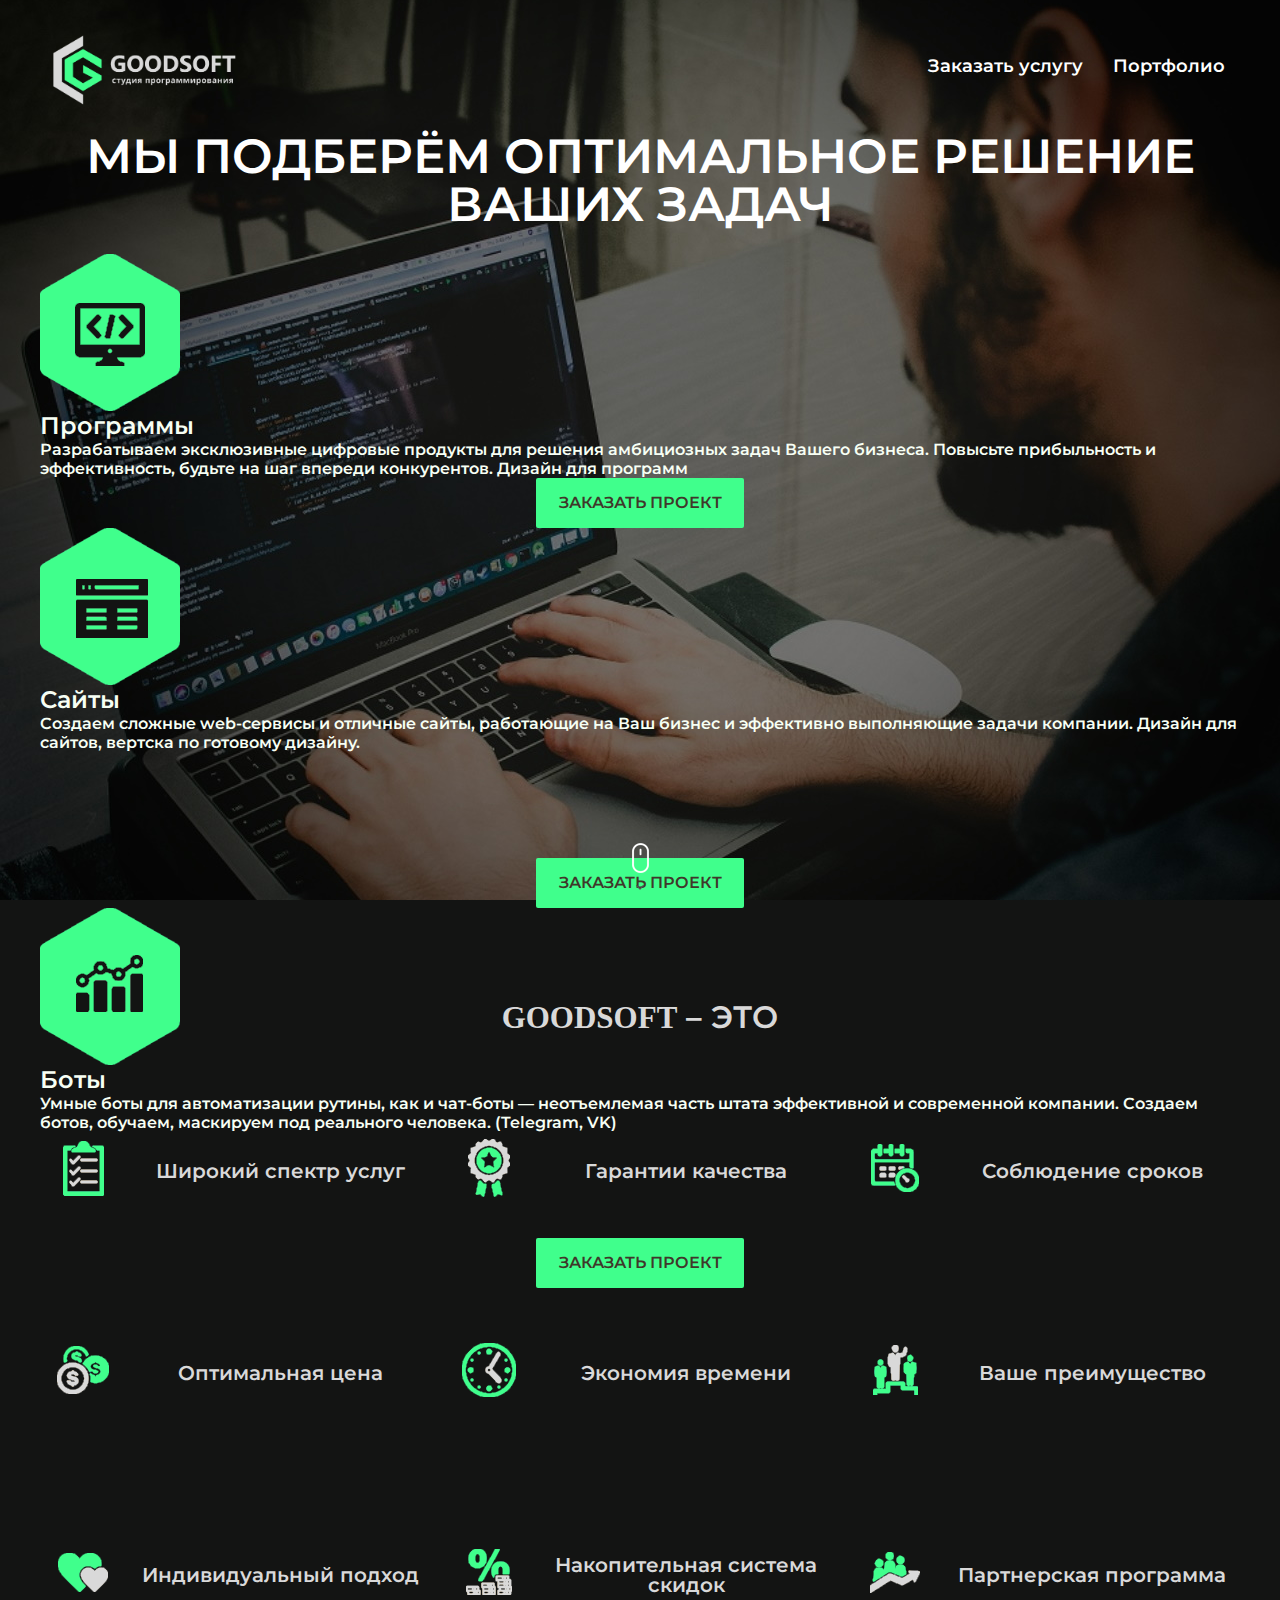
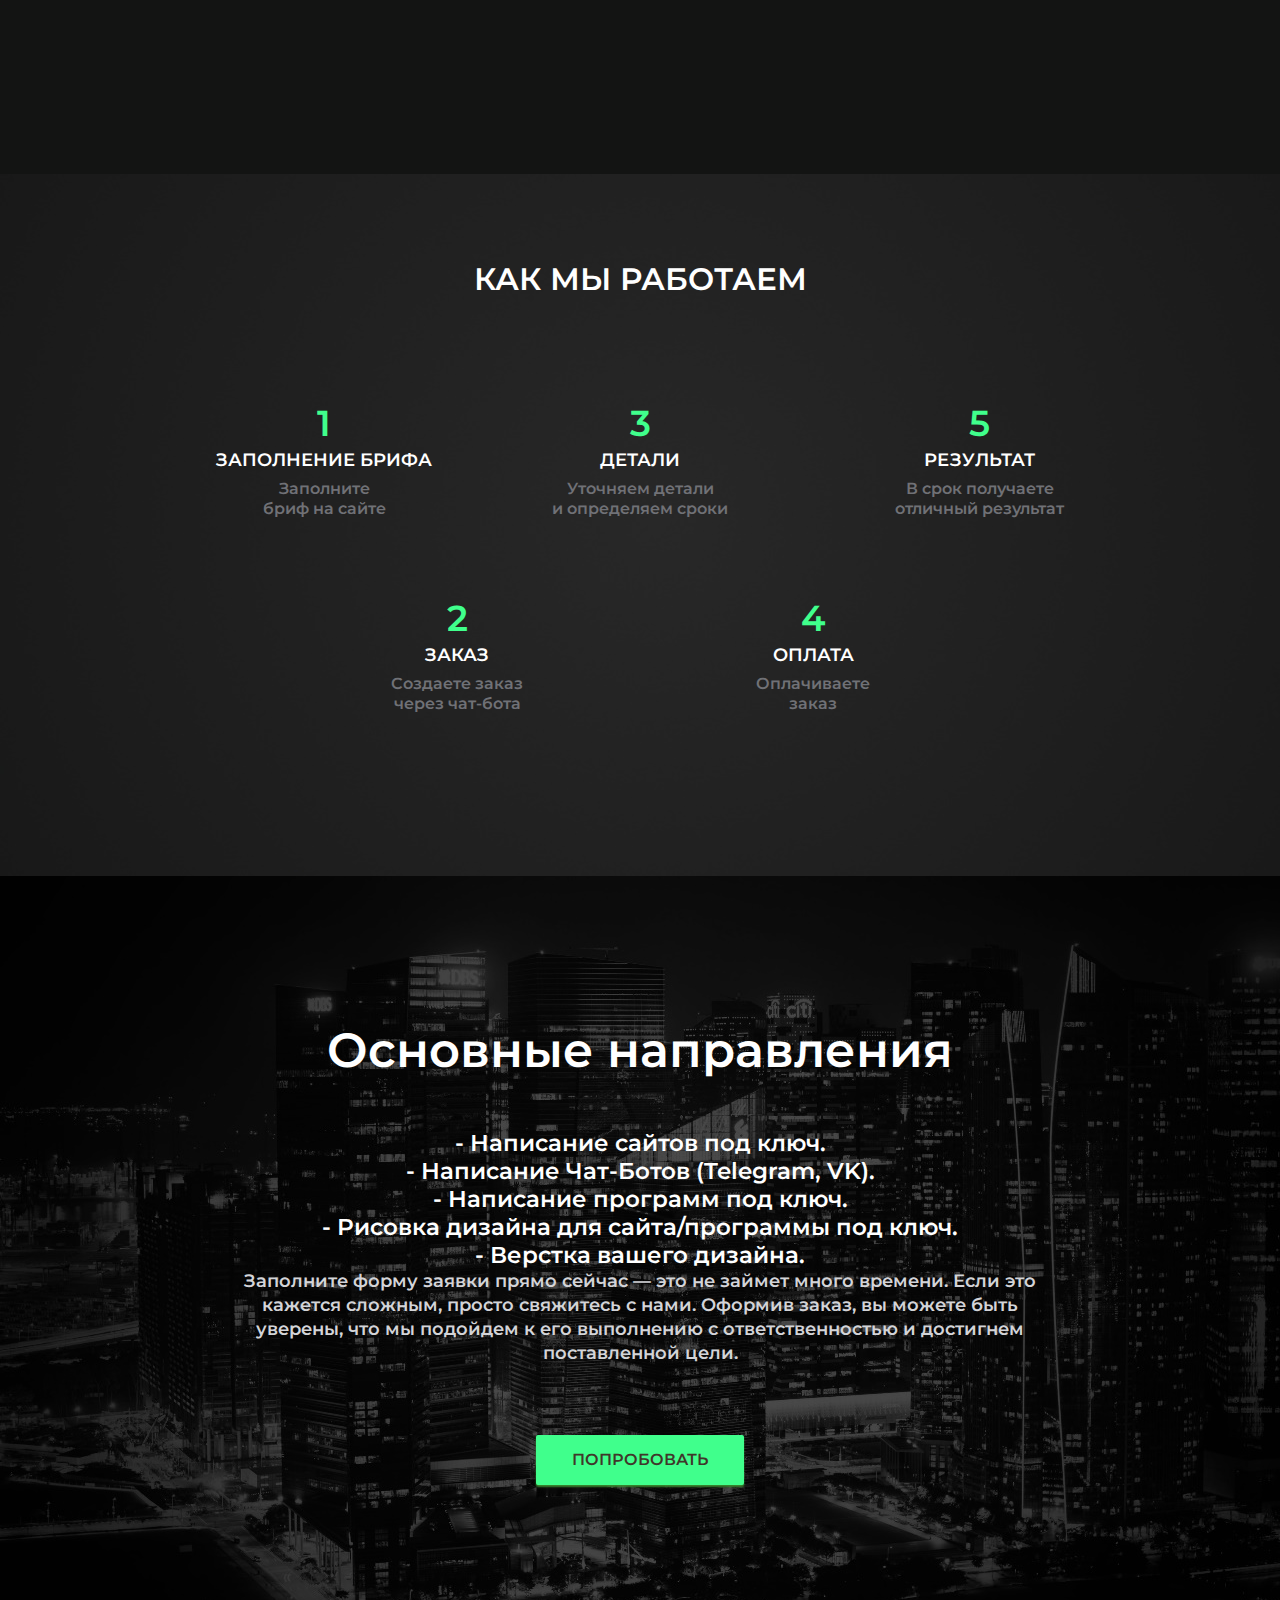
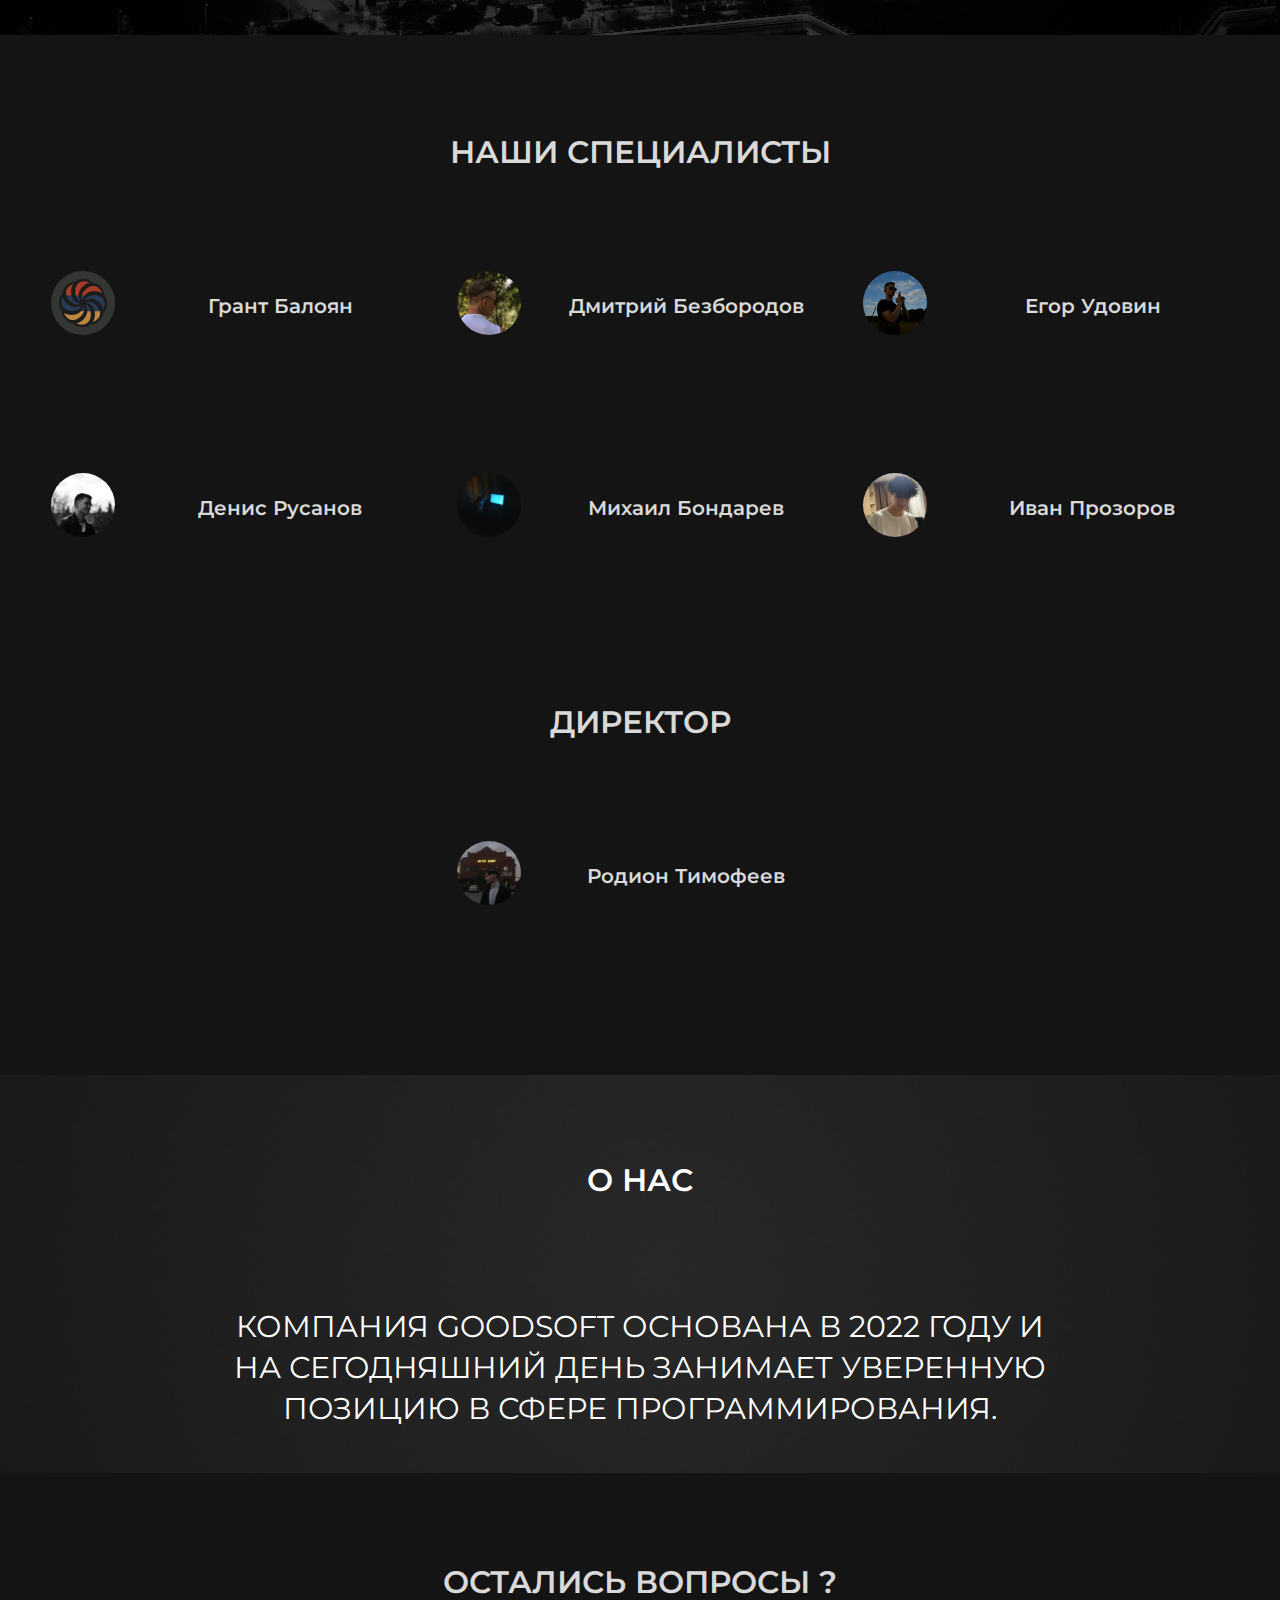
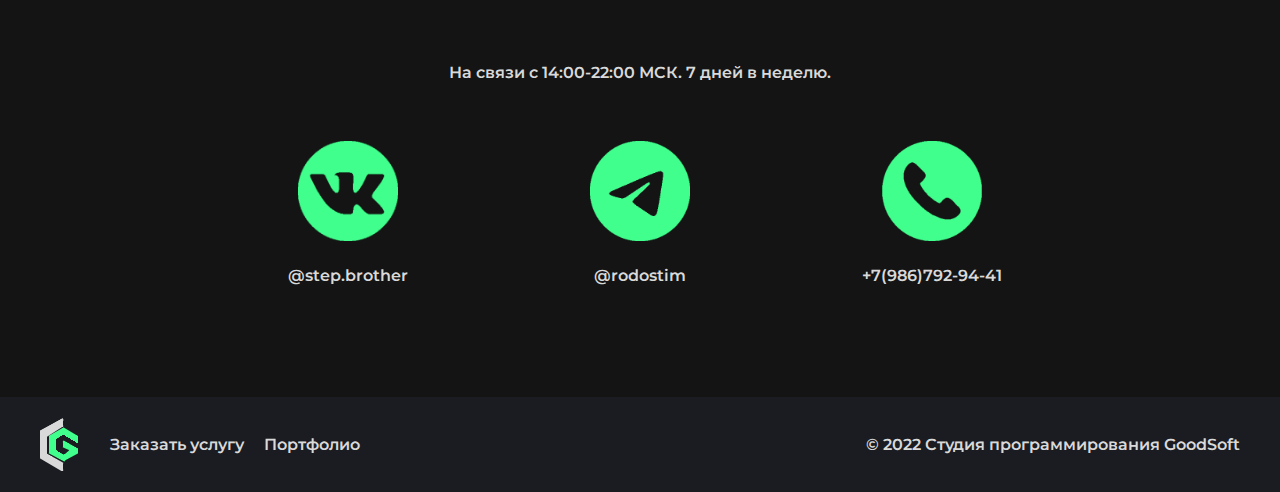
==== index.html @ 80d1d4d9 "init" ====
﻿<!DOCTYPE html>
<html xmlns="http://www.w3.org/1999/xhtml" lang="ru">
<head>
    <meta charset="utf-8">
    <title>Программное обеспечение на заказ от студии GoodSoft</title>
    <meta name="description" content="Программное обеспечение на заказ и автоматизация бизнес-процессов от студии программирования GoodSoft. Индивидуальная разработка ПО, web-приложений, сайтов, ботов, скриптов.">
    <meta property="og:title" content="Программное обеспечение на заказ от студии GoodSoft">
    <meta property="og:description" content="Программное обеспечение на заказ и автоматизация бизнес-процессов от студии программирования GoodSoft. Индивидуальная разработка ПО, web-приложений, сайтов, ботов, скриптов.">
    <meta property="og:image:width" content="968">
    <meta property="og:image:height" content="504">
    <meta property="og:type" content="website">
    <meta name="robots" content="index, follow, noarchive">
    <meta name="viewport" content="width=device-width, initial-scale=1, maximum-scale=1.0, user-scalable=no">
    <link rel="shortcut icon" href="favicon.ico">
    <link rel="stylesheet" href="css/screen.css" type="text/css" media="all">
    <link rel="stylesheet" href="css/main.css" type="text/css" media="all">
    <link href="https://cdn.jsdelivr.net/npm/bootstrap@5.2.2/dist/css/bootstrap.min.css" rel="stylesheet" integrity="sha384-Zenh87qX5JnK2Jl0vWa8Ck2rdkQ2Bzep5IDxbcnCeuOxjzrPF/et3URy9Bv1WTRi" crossorigin="anonymous">
    <link rel="alternate" hreflang="ru" href="index.html">
    <script src="js/jquery.js"></script>
    <script src="js/jquery.placeholder.js"></script>
    <script src="js/jquery.formstyler.min.js"></script>
    <script src="js/jquery.cookie.js"></script>
    <script src="js/common.js"></script>
    <script src="js/tippy.all.min.js"></script>
    <script src="widget/PokrjEXfCH" async=""></script>
</head>
<body>
    <div id="wrap-all">
        <div id="page">
            <div class="b1">
                <div class="bt-ft1">
                    <img src="img/b1.jpg" alt="" class="bf1">
                </div>
                <header id="header">
                    <a href="/" class="logo"><img src="img/logo-ru.png" alt="" class="logo-img"></a>
                    <div class="rr1">
                        <div class="hide-tit-mb1">Меню<span></span></div>
                        <div class="hide-n-mob">
                            <div class="nv1">
                                <ul>
                                    <li><a href="user/login/index.html" class="modal-reg">Заказать услугу</a></li>
                                    <li><a href="products/index.html">Портфолио</a></li>
                                </ul>
                            </div>
                            <!--
                            <div class="kb1">
                                <a href="user/login/index.html" class="curr1" data-state="0">Кабинет</a>
                                <div class="ent-up">
                                    <form action="/ru/user/login/" method="post" enctype="multipart/form-data">
                                        <div class="t1">Вход в личный кабинет</div>
                                        <input type="text" name="email" placeholder="Ваш e-mail">
                                        <input type="password" name="password" placeholder="Пароль">
                                        <div class="if-pl1">
                                            <input type="submit" class="yellow" value="Вход">
                                            <div><a href="user/register/index.html" class="modal-reg">Получить консультацию</a><a href="user/recover/index.html">Забыли пароль?</a></div>
                                        </div>
                                    </form>
                                </div>
                            </div>
                            -->
                        </div>
                    </div>
                    <div class="clear"></div>
                </header>
                <div class="modal m1">
                    <div class="modal-tb">
                        <div class="bg-modal"></div>
                        <div class="modal-con">
                            <div class="close1"></div>
                            <div class="title-f1">Получить консультацию</div>
                            <form action="/ru/user/register/" method="post" enctype="multipart/form-data" id="header-reg-form">
                                <p>Оставьте заявку прямо сейчас, вам перезвонит менеджер, подробно расскажет об услугах и пакетных предложениях, которые могут вам подойти, поможет составить техническое задание.</p>
                                <p class="hidden" id="header-reg-error"></p>
                                <input type="text" name="name" placeholder="Ваше имя" required>
                                <input class="form-qw" type="tel" name="phone" placeholder="Ваш Номер телефона" pattern="[0-9]{3}-[0-9]{3}-[0-9]{4}" required>
                                <input type="text" name="email" placeholder="Ваш e-mail" required>
                                <select class="form-qw qwe1 d-block col-auto" id="inputGroupSelect04" aria-label="Example select with button addon">
                                    <option selected>Дополнительный способ связи</option>
                                    <option value="1">Telegram</option>
                                    <option value="2">VK</option>
                                    <option value="3">Whatsapp</option>
                                  </select>
                                <input type="text" name="dop" placeholder="Дополнительный способ связи">
                                <select class="form-qw qwe1 d-block col-auto" id="inputGroupSelect04" aria-label="Example select with button addon">
                                    <option selected>Тип организации</option>
                                    <option value="1">Частное лицо</option>
                                    <option value="2">Юридическое лицо</option>
                                  </select>
                                  <textarea name="" id="" class="form-qw" cols="30" rows="10" placeholder="Комментарий"></textarea>
                                <input type="submit" class="blue" value="Отправить" id="header-reg-submit">
                            </form>
                        </div>
                    </div>
                </div>
                <div class="ct1">
                    <div class="dc1">
                        <h1 class="title1">Мы подберём оптимальное решение ваших задач</h1>
                        <div class="row">
                            <div class="col-lg-4 text-center bl-1 my-2">
                                <img src="img/1.png" alt="1">
                                <h2 class="title2 qw">Программы</h2>
                                <p class="des1 qw">Разрабатываем эксклюзивные цифровые продукты для решения амбициозных задач Вашего бизнеса. Повысьте прибыльность и эффективность, будьте на шаг впереди конкурентов. Дизайн для программ</p>
                                <a href="user/login/index.html" class="ord-now1 blue modal-reg bttn qw">Заказать проект</a>
                            </div>
                            <div class="col-lg-4 text-center bl-1 qq my-2">
                                <img src="img/2.png" alt="2">
                                <h2 class="title2 qw">Сайты</h2>
                                <p class="des1 qw">Создаем сложные web-сервисы и отличные сайты, работающие на Ваш бизнес и эффективно выполняющие задачи компании. Дизайн для сайтов, вертска по готовому дизайну.</p>
                                <a href="user/login/index.html" class="ord-now1 blue modal-reg bttn qw  bl-2">Заказать проект</a>
                            </div>
                            <div class="col-lg-4 text-center bl-1 qq my-2">
                                <img src="img/3.png" alt="3">
                                <h2 class="title2 qw">Боты</h2>
                                <p class="des1 qw">Умные боты для автоматизации рутины, как и чат-боты — неотъемлемая часть штата эффективной и современной компании. Создаем ботов, обучаем, маскируем под реального человека.  (Telegram, VK)</p>
                                <a href="user/login/index.html" class="ord-now1 blue modal-reg bttn qw bl-2">Заказать проект</a>
                            </div>
                        </div>

<!--
                        <div class="sld1">
                            <div class="line1">
                                <div class="ev pst"></div>
                                <div class="ev item1 active">
                                    <div class="bl-t1">
                                        <img src="img/rb1.png" alt="" class="bg1">
                                        <img src="img/rb2.png" alt="" class="bg2">
                                        <div><b><span><img src="img/q1.png" alt=""></span></b></div>
                                    </div>
                                    <h2 class="title2">Программное обеспечение</h2>
                                    <p class="des1">Разрабатываем эксклюзивные цифровые продукты для решения амбициозных задач Вашего бизнеса. Повысьте прибыльность и эффективность, будьте на шаг впереди конкурентов.</p>
                                    <a href="user/login/index.html" class="ord-now1 blue modal-reg">Заказать проект</a>
                                </div>
                                <div class="ev item1 none">
                                    <div class="bl-t1">
                                        <img src="img/rb1.png" alt="" class="bg1">
                                        <img src="img/rb2.png" alt="" class="bg2">
                                        <div><b><span><img src="img/q3.png" alt=""></span></b></div>
                                    </div>
                                    <h2 class="title2">Web-сервисы и сайты</h2>
                                    <p class="des1">Создаем сложные web-сервисы и отличные сайты, работающие на Ваш бизнес и эффективно выполняющие задачи компании. Смело реализуем даже самые нестандартные проекты.</p>
                                    <a href="user/login/index.html" class="ord-now1 blue modal-reg">Заказать проект</a>
                                </div>
                                <div class="ev item1 none">
                                    <div class="bl-t1">
                                        <img src="img/rb1.png" alt="" class="bg1">
                                        <img src="img/rb2.png" alt="" class="bg2">
                                        <div><b><span><img src="img/q7.png" alt=""></span></b></div>
                                    </div>
                                    <h2 class="title2">Боты и автоматизация</h2>
                                    <p class="des1">Умные боты для автоматизации рутины, как и чат-боты — неотъемлемая часть штата эффективной и современной компании. Создаем ботов, обучаем, маскируем под реального человека.</p>
                                    <a href="user/login/index.html" class="ord-now1 blue modal-reg">Заказать проект</a>
                                </div>
                                <div class="ev item1 none">
                                    <div class="bl-t1">
                                        <img src="img/rb1.png" alt="" class="bg1">
                                        <img src="img/rb2.png" alt="" class="bg2">
                                        <div><b><span><img src="img/q6.png" alt=""></span></b></div>
                                    </div>
                                    <h2 class="title2">IT-аутсорсинг</h2>
                                    <p class="des1">Наши специалисты готовы помочь в решении Ваших бизнес-задач, пока Вы сконцентрированы на основной деятельности. Надежный поставщик IT-услуг — это Ваше конкурентное преимущество.</p>
                                    <a href="user/login/index.html" class="ord-now1 blue modal-reg">Заказать проект</a>
                                </div>
                                <div class="ev pst"></div>
                            </div>
                            <div class="p1"></div>
                            <div class="p2"></div>
                        </div>
                    -->
                    </div>
                </div>
                <a class="mob-ic"></a>
            </div>
            <div class="b1-1"></div>
            <div class="ct1 bl1">
                <div class="tit1"><span>GoodSoft</span> – это</div>
                <div class="ov1">
                    <div class="item1">
                        <div class="ll1"><span><i class="j1"></i></span></div>
                        <div class="rr1">
                            <div>
                                <span>Широкий спектр услуг</span>
                                <p>Разрабатываем эксклюзивное программное обеспечение, web-сервисы, сайты, создаем ботов.</p>
                            </div>
                        </div>
                    </div>
                    <div class="item1">
                        <div class="ll1"><span><i class="j8"></i></span></div>
                        <div class="rr1">
                            <div>
                                <span>Гарантии качества</span>
                                <p>Более 10 лет мы помогаем бизнесу наших клиентов, разрабатывая цифровые продукты.</p>
                            </div>
                        </div>
                    </div>
                    <div class="item1">
                        <div class="ll1"><span><i class="j7"></i></span></div>
                        <div class="rr1">
                            <div>
                                <span>Соблюдение сроков</span>
                                <p>Ценим время наших заказчиков и всегда сдаем завершенную работу в точно обозначенный срок.</p>
                            </div>
                        </div>
                    </div>
                    <div class="item1">
                        <div class="ll1"><span><i class="j4"></i></span></div>
                        <div class="rr1">
                            <div>
                                <span>Оптимальная цена</span>
                                <p>Мы предлагаем услуги, ориентируясь на затрачиваемое время, а не на цены конкурентов.</p>
                            </div>
                        </div>
                    </div>
                    <div class="item1">
                        <div class="ll1"><span><i class="j5"></i></span></div>
                        <div class="rr1">
                            <div>
                                <span>Экономия времени</span>
                                <p>Автоматизируйте бизнес-процессы и уделяйте больше времени своей основной деятельности.</p>
                            </div>
                        </div>
                    </div>
                    <div class="item1">
                        <div class="ll1"><span><i class="j3"></i></span></div>
                        <div class="rr1">
                            <div>
                                <span>Ваше преимущество</span>
                                <p>Будьте впереди своих конкурентов, используя все возможности современных технологий.</p>
                            </div>
                        </div>
                    </div>
                    <div class="item1">
                        <div class="ll1"><span><i class="j9"></i></span></div>
                        <div class="rr1">
                            <div>
                                <span>Индивидуальный подход</span>
                                <p>Мы ценим каждого нашего клиента и всегда с особым вниманием относимся к мелочам.</p>
                            </div>
                        </div>
                    </div>
                    <div class="item1">
                        <div class="ll1"><span><i class="j2"></i></span></div>
                        <div class="rr1">
                            <div>
                                <span>Накопительная система<br>скидок</span>
                                <p>Для наших постоянных клиентов и агентов предусмотрены скидки до 10% на все заказы.</p>
                            </div>
                        </div>
                    </div>
                    <div class="item1">
                        <div class="ll1"><span><i class="j6"></i></span></div>
                        <div class="rr1">
                            <div>
                                <span>Партнерская программа</span>
                                <p>Вы можете получать до 5% прибыли от стоимости заказов привлеченных Вами пользователей.</p>
                            </div>
                        </div>
                    </div>
                </div>
            </div>
            <div class="b2">
                <img src="img/b3.jpg" alt="" class="bf1">
                <div class="ct1">
                    <div class="title1">Как мы <span>работаем</span></div>
                    <div class="ov-et1">
                        <div class="item1 j1">
                            <span>1</span>
                            <div>Заполнение брифа</div>
                            <p>Заполните <br>бриф на сайте</p>
                        </div>
                        <div class="item1 j2">
                            <span>2</span>
                            <div>Заказ</div>
                            <p>Создаете заказ <br>через чат-бота</p>
                        </div>
                        <div class="item1 j3">
                            <span>3</span>
                            <div>Детали</div>
                            <p>Уточняем детали <br>и определяем сроки</p>
                        </div>
                        <div class="item1 j4">
                            <span>4</span>
                            <div>Оплата</div>
                            <p>Оплачиваете <br>заказ</p>
                        </div>
                        <div class="item1 j5">
                            <span>5</span>
                            <div>Результат</div>
                            <p>В срок получаете <br>отличный результат</p>
                        </div>
                    </div>
                </div>
            </div>
            <div class="b3">
                <img src="img/b2.jpg" alt="" class="bf1">
                <div class="ct1">
                    <div class="title1">Основные направления</div>
                    <h2 class="des13">- Написание сайтов под ключ.</h2>  
                    <h2 class="des13">- Написание Чат-Ботов (Telegram, VK).</h2>  
                    <h2 class="des13">- Написание программ под ключ.</h2>  
                    <h2 class="des13">- Рисовка дизайна для сайта/программы под ключ.</h2>  
                    <h2 class="des13">- Верстка вашего дизайна.</h2>  
                    <p class="des1 mt-4">Заполните форму заявки прямо сейчас — это не займет много времени. Если это кажется сложным, просто свяжитесь с нами. Оформив заказ, вы можете быть уверены, что мы подойдем к его выполнению с ответственностью и достигнем поставленной цели.</p>
                    <a href="user/login/index.html" class="ord1 yellow modal-reg">Попробовать</a>
                </div>
            </div>

            <div class="b1-1"></div>
            <div class="ct1 bl1">
                <div class="tit1 mb-2">Наши специалисты</div>
                <div class="ov1 qwer1 pb-2 mb-2">
                    <!--
                    <div class="item1">
                        <div class="ll1"><span>
                            <img src="img/avatar.png" alt="">
                        </span></div>
                        <div class="rr1">
                            <div>
                                <span>Родион Тимофеев</span>
                                <p>GoodSoft Руководство</p>
                            </div>
                        </div>
                    </div>
                    -->
                    <div class="item1">
                        <div class="ll1"><span>
                            <a href="http://grant-baloyan.ru/"><img src="img/av2.png" alt=""></a> 
                        </span></div>
                        <div class="rr1"> 
                            <a href="http://grant-baloyan.ru/">  
                            <div>
                                <span>Грант Балоян</span>
                                <p>UX/UI designer,<br>Frontend: HTML5+CSS3(bootstrap5), JS(jquery)</p>
                            </div>
                            </a>
                        </div>
                    </div>
                    <div class="item1">
                        <div class="ll1"><span>
                            <img src="img/av3.jpg" alt="">
                        </span></div>
                        <div class="rr1">
                            <div>
                                <span>Дмитрий Безбородов</span>
                                <p>
                                    Python (fastapi, django + rest-framework);
                                    JS(Vue.js, Next.js, Node.js, Jquery);
                                    Kotlin/Java(Spring, Ktor and Android apps);
                                    Docker / Docker-compose;
                                    SQL / NOSQL

                                </p>
                            </div>
                        </div>
                    </div>
                    <div class="item1">
                        <div class="ll1"><span>
                            <img src="img/av1.png" alt="">
                        </span></div>
                        <div class="rr1">
                            <div>
                                <span>Егор Удовин</span>
                                <p>Python(Selenium,rquests,aiogram), C#, PHP, JS(JQuery), PAWN, HTML+CSS(SASS+SCASS)</p>
                            </div>
                        </div>
                    </div>
                    <div class="item1">
                        <div class="ll1"><span>
                            <img src="img/av5.jpg" alt="">
                        </span></div>
                        <div class="rr1">
                            <div>
                                <span>Денис Русанов</span>
                                <p>
                                    Web: HTML + CSS + JS / PHP, <br>
                                    1c-bitrix, opencart, Wordpress, <br>
                                    Python, Java, SQL
                                </p>
                            </div>
                        </div>
                    </div>
                    <div class="item1">
                        <div class="ll1"><span>
                            <img src="img/av6.jpg" alt="">
                        </span></div>
                        <div class="rr1">
                            <div>
                                <span>Михаил Бондарев</span>
                                <p>
                                    Python (aiogram, selenium, flask / fastapi)<br>
                                    Docker / Docker-compose<br>
                                    SQL<br>
                                </p>
                            </div>
                        </div>
                    </div>
                    <div class="item1">
                        <div class="ll1"><span>
                            <img src="img/av7.jpg" alt="">
                        </span></div>
                        <div class="rr1">
                            <div>
                                <span>Иван Прозоров</span>
                                <p>Python (telethon, pyogram, aiogram, telebot, requests, bs4, selenium, pyqt5), SQL</p>
                            </div>
                        </div>
                    </div>
                </div>
                <div class="tit1  mb-2">Директор</div>
                <div class="ov1 qwer1">
                    <div class="item1">
                        <div class="ll1"><span>
                            <a href="qrcode">
                            <img src="img/av4.jpg" alt="">
                            </a>
                        </span></div>
                        <div class="rr1">
                            <a href="qrcode">
                            <div>
                                <span>Родион Тимофеев</span>
                                <p>
                                    Директор GoodSoft <br>
                                    На связи с 14:00-22:00 МСК. 7 дней в неделю.
                                </p>
                            </div>
                            </a>
                        </div>
                    </div>
                </div>
            </div>
            <div class="b2 qw">
                <img src="img/b3.jpg" alt="" class="bf1">
                <div class="ct1">
                    <div class="title1 py-3">О нас</span></div>
                    <div class="ov-et1">
                        <div class="item1 qw text-center">
                            <div class="wer-text-12">Компания GoodSoft основана в 2022 году и на сегодняшний день занимает уверенную позицию в сфере программирования.</div>
                        </div>
                    </div>
                </div>
            </div>



            <div class="question" id="contacts">
                <div class="ct1">
                    <div class="title1">Остались <span>вопросы</span> ?</div>
                    <p class="des1">На связи с 14:00-22:00 МСК. 7 дней в неделю.</p>
                    <div class="ov-cont1">
                        <b>
                            <span>
                                <a href="https://vk.com/step.brother">
                                    <img src="img/vk.png" alt="" class="social-lg">
                                </a>
                            </span>
                            <i><a href="https://vk.com/step.brother">@step.brother</a></i>
                        </b>
                        <b>
                            <span>
                                <a href="https://t.me/rodostim">
                                    <img src="img/c3.png" alt="" class="social-lg">
                                </a>
                            </span>
                            <i><a href="https://t.me/rodostim">@rodostim</a></i>
                        </b>
                        <b>
                            <span>
                                <a href="tel:+7(986)792-94-41">
                                    <img src="img/num.png" alt="" class="social-lg">
                                </a>
                            </span>
                            <i><a href="tel:+7(986)792-94-41">+7(986)792-94-41</a></i>
                        </b>
                    </div>
                </div>
            </div>
            <footer id="footer">
                <div class="ct1">
                    <div class="ll1">
                        <a href="/" class="logo-foot"><img src="img/logo2.png" alt=""></a>
                        <ul>
                            <li><a href="user/login/index.html" class="modal-reg">Заказать услугу</a></li>
                            <li><a href="products/index.html">Портфолио</a></li>

                        </ul>
                    </div>
                    <div class="rr1">
                        <div class="ev-des">© 2022 Студия программирования GoodSoft</div>
                    </div>
                </div>
            </footer>
            <script>
                //showNotification('Спешим сообщить, что 13 июня - выходной день. В остальные дни поддержка работает в обычном режиме.', 'holidays_jun2022');
                // showNotification('Продолжая работу с сайтом, Вы соглашаетесь с условиями <a href="/ru/user/privacy/">политики конфиденциальности</a>.', 'privacy');
            </script>
            <style>
                .social-lg {
                    height: 100px;
                  }
            </style>
        </div>
    </div>
</body>
</html>
---- css/screen.css ----
@charset "UTF-8";
@import url('https://fonts.googleapis.com/css2?family=Montserrat:ital,wght@0,100;0,200;0,300;0,400;0,500;0,600;0,700;0,800;0,900;1,100;1,200;1,300;1,400;1,500;1,600;1,700;1,800;1,900&display=swap');
html, body, div, span, applet, object, iframe, h1, h2, h3, h4, h5,
h6, p, blockquote, pre, a, abbr, acronym, address, big,
cite, code, del, dfn, em, img, ins, kbd, q, s, samp, small,
strike, strong, sub, sup, tt, var, b, u, i, center, dl, dt,
dd, ol, ul, li, fieldset, form, label, legend, table, caption,
tbody, tfoot, thead, tr, th, td, article, aside, canvas, details,
embed, figure, figcaption, footer, header, hgroup, menu, nav,
output, ruby, section, summary, time, mark, audio, video {
  margin: 0;
  padding: 0;
  border: 0;
  vertical-align: baseline;
  font-family: 'Montserrat', sans-serif;
  font-weight: 600 !important;
}

* {
  font-family: 'Montserrat', sans-serif;
}

html {
  background: #131413;
}

body, html {
  height: 100%;
}
body a, html a {
  text-decoration: none;
}
body input, html input {
  -webkit-appearance: none;
}

img, fieldset, a img {
  border: none;
}

input[type="submit"],
button {
  cursor: pointer;
}
input[type="submit"]::-moz-focus-inner,
button::-moz-focus-inner {
  padding: 0;
  border: 0;
}

textarea {
  overflow: auto;
}

input, button {
  margin: 0;
  padding: 0;
  border: 0;
}

input, textarea, select, button,
h1, h2, h3, h4, h5, h6, a, span, a:focus {
  outline: none;
}

h1 a {
  text-decoration: underline;
}

ul, ol {
  list-style-type: none;
}

img {
  vertical-align: top;
}

li {
  list-style: none;
}
table {
  border-spacing: 0;
  border-collapse: collapse;
  width: 100%;
}

.clear {
  clear: both;
}

body {
  font-family: 'Montserrat', sans-serif;
  background: url(../img/bg-all.jpg);
}
body.bg2 {
  background: #f7f7f9;
}

a, input[type=submit] {
  -webkit-transition: 0.2s linear;
  -moz-transition: 0.2s linear;
  -o-transition: 0.2s linear;
  transition: 0.2s linear;
}

.yellow {
  color: #3f372a;
  font-family: 'Montserrat', sans-serif;
  font-size: 16px;
  font-weight: 500;
  text-transform: uppercase;
  text-align: center;
  background-color: #40ff8c;
  -webkit-border-radius: 2px;
  -moz-border-radius: 2px;
  -ms-border-radius: 2px;
  -o-border-radius: 2px;
  border-radius: 2px;
  display: block;
  margin: auto;
}
.yellow:hover {
  background: #268d4f;
}

.blue {
  color: #131413;
  font-family: 'Montserrat', sans-serif;
  font-size: 16px;
  font-weight: 500;
  text-transform: uppercase;
  display: block;
  margin: auto;
  text-align: center;
  background-color: #40FF8C;
  -webkit-border-radius: 2px;
  -moz-border-radius: 2px;
  -ms-border-radius: 2px;
  -o-border-radius: 2px;
  border-radius: 2px;
}
.blue:hover {
  background: #2caa5e;
}

.green {
  background-color: #64c849;
  -webkit-border-radius: 2px;
  -moz-border-radius: 2px;
  -ms-border-radius: 2px;
  -o-border-radius: 2px;
  border-radius: 2px;
  text-align: center;
  color: white;
  font-family: 'Montserrat', sans-serif;
  font-size: 16px;
  font-weight: 500;
  text-transform: uppercase;
}
.green:hover {
  background: #6fde51;
}

.gray {
  background-color: #e2e4e9;
  -webkit-border-radius: 2px;
  -moz-border-radius: 2px;
  -ms-border-radius: 2px;
  -o-border-radius: 2px;
  border-radius: 2px;
  text-align: center;
  color: #717274;
  font-family: 'Montserrat', sans-serif;
  font-size: 16px;
  font-weight: 500;
  text-transform: uppercase;
}
.gray:hover {
  background: #edf0f6;
}

#wrap-all {
  overflow: hidden;
}
#page {
  width: 100%;
  position: relative;
}
@media screen and (max-width: 790px) {
  #page {
    min-height: 0;
  }
}

.ct1, #header {
  padding: 0 10px;
  margin: auto;
  max-width: 1200px;
  position: relative;
}

.b1 {
  position: relative;
  min-height: 660px;
}
@media screen and (max-width: 960px) {
  .b1 {
    min-height: 0;
  }
  .b1:after {
    background-image: -webkit-gradient(linear, to top, to bottom, color-stop(0%, #282b32), color-stop(100%, transparent));
    background-image: -webkit-linear-gradient(to top, #282b32 0%, transparent 100%);
    background-image: -moz-linear-gradient(to top, #282b32 0%, transparent 100%);
    background-image: -o-linear-gradient(to top, #282b32 0%, transparent 100%);
    background-image: linear-gradient(to top, #282b32 0%, transparent 100%);
    height: 100px;
    position: absolute;
    bottom: 0;
    left: 0;
    right: 0;
    display: block;
    content: "";
  }
}
@media screen and (max-width: 800px) {
  .b1 {
    height: auto !important;
  }
}
.b1.b11 {
  min-height: 0;
}
.b1.b11:after {
  background-image: -webkit-gradient(linear, to top, to bottom, color-stop(0%, #282b32), color-stop(100%, transparent));
  background-image: -webkit-linear-gradient(to top, #282b32 0%, transparent 100%);
  background-image: -moz-linear-gradient(to top, #282b32 0%, transparent 100%);
  background-image: -o-linear-gradient(to top, #282b32 0%, transparent 100%);
  background-image: linear-gradient(to top, #282b32 0%, transparent 100%);
  height: 100px;
  position: absolute;
  bottom: 0;
  left: 0;
  right: 0;
  display: block;
  content: "";
}
.b1 .bt-ft1.product {
  background: #1a1c21 url('/img/b4.jpg') center bottom no-repeat;
}
.b1 .bt-ft1 {
  position: absolute;
  top: 0;
  left: 0;
  right: 0;
  bottom: 0;
  overflow: hidden;
  background: #1a1c21 url('/img/b1.jpg') center center no-repeat;
}
.b1 a.mob-ic {
  display: block;
  background: url('../img/icons-s308205e1b2.png') 0 -1422px no-repeat;
  width: 17px;
  height: 47px;
  bottom: 10px;
  cursor: default;
  z-index: 5;
  left: 50%;
  margin-left: -8px;
  position: absolute;
}
@media screen and (max-width: 800px) {
  .b1 a.mob-ic {
    display: none;
  }
}
.b1 .bf1 {
  position: absolute;
  bottom: 0;
  left: 50%;
  width: auto;
  height: auto;
  min-height: 100%;
  min-width: 100%;
}
.b1 .bf1.active {
  margin-top: 0 !important;
}
@media screen and (max-width: 960px) {
  .b1 .bf1 {
    top: 50%;
    bottom: auto;
  }
}
@media screen and (max-width: 800px) {
  .b1 .bf1 {
    -webkit-transition: 0.2s linear;
    -moz-transition: 0.2s linear;
    -o-transition: 0.2s linear;
    transition: 0.2s linear;
  }
}
.b1 .dc1 {
  vertical-align: middle;
  display: table-cell;
}
@media screen and (max-width: 800px) {
  .b1 .dc1 {
    height: auto !important;
    display: block;
    padding: 25px 0 50px 0;
    position: relative;
    z-index: 30;
  }
}
.b1 .dc1 .title1 {
  text-align: center;
  color: white;
  font-size: 48px;
  font-weight: 400;
  font-family: 'Montserrat', sans-serif;
  text-transform: uppercase;
  line-height: 48px;
  margin-bottom: 26px;
}
.b1 .dc1 .title1 span {
  font-family: 'Montserrat', sans-serif;
}
@media screen and (max-width: 1072px) {
  .b1 .dc1 .title1 {
    font-size: 38px;
  }
}
.b1 .dc1 .ord-now2 {
  -webkit-transition: 0.2s linear;
  -moz-transition: 0.2s linear;
  -o-transition: 0.2s linear;
  transition: 0.2s linear;
  width: 208px;
  height: 50px;
  z-index: 50;
  line-height: 50px;
  display: none;
}
@media screen and (max-width: 960px) {
  .b1 .dc1 .ord-now2 {
    display: block;
  }
}
.b1 .dc1 .sld1 {
  width: 942px;
  overflow: hidden;
  position: relative;
  margin: auto;
  -webkit-touch-callout: none;
  -webkit-user-select: none;
  -khtml-user-select: none;
  -moz-user-select: none;
  -ms-user-select: none;
  user-select: none;
  padding-bottom: 90px;
}
@media screen and (max-width: 960px) {
  .b1 .dc1 .sld1 {
    display: none;
  }
}
.b1 .dc1 .sld1 .p1 {
  position: absolute;
  top: 45px;
  cursor: pointer;
  background: url('../img/icons-s308205e1b2.png') 0 -1245px no-repeat;
  width: 60px;
  height: 68px;
  left: 50%;
  margin-left: -140px;
  background: none;
  display: none;
}
.b1 .dc1 .sld1 .p1.act {
  -ms-filter: "progid:DXImageTransform.Microsoft.Alpha(Opacity=0)";
  filter: alpha(opacity=0);
  -moz-opacity: 0;
  -khtml-opacity: 0;
  opacity: 0;
}
.b1 .dc1 .sld1 .p1:before {
  position: absolute;
  top: 0;
  left: 0;
  -webkit-transition: 0.1s linear;
  -moz-transition: 0.1s linear;
  -o-transition: 0.1s linear;
  transition: 0.1s linear;
  display: block;
  content: "";
  background: url('../img/icons-s308205e1b2.png') 0 -1245px no-repeat;
  width: 60px;
  height: 68px;
}
.b1 .dc1 .sld1 .p1:after {
  position: absolute;
  top: 0;
  -webkit-transition: 0.1s linear;
  -moz-transition: 0.1s linear;
  -o-transition: 0.1s linear;
  transition: 0.1s linear;
  left: 0;
  display: block;
  content: "";
  background: url('../img/icons-s308205e1b2.png') 0 -1527px no-repeat;
  width: 60px;
  height: 68px;
  -ms-filter: "progid:DXImageTransform.Microsoft.Alpha(Opacity=0)";
  filter: alpha(opacity=0);
  -moz-opacity: 0;
  -khtml-opacity: 0;
  opacity: 0;
}
.b1 .dc1 .sld1 .p1:hover:before {
  -ms-filter: "progid:DXImageTransform.Microsoft.Alpha(Opacity=0)";
  filter: alpha(opacity=0);
  -moz-opacity: 0;
  -khtml-opacity: 0;
  opacity: 0;
}
.b1 .dc1 .sld1 .p1:hover:after {
  -ms-filter: "progid:DXImageTransform.Microsoft.Alpha(Opacity=100)";
  filter: alpha(opacity=100);
  -moz-opacity: 1;
  -khtml-opacity: 1;
  opacity: 1;
}
.b1 .dc1 .sld1 .p2 {
  position: absolute;
  top: 45px;
  cursor: pointer;
  background: url('../img/icons-s308205e1b2.png') 0 -1133px no-repeat;
  width: 60px;
  height: 68px;
  background: none;
  right: 50%;
  margin-right: -140px;
}
.b1 .dc1 .sld1 .p2.act {
  -ms-filter: "progid:DXImageTransform.Microsoft.Alpha(Opacity=0)";
  filter: alpha(opacity=0);
  -moz-opacity: 0;
  -khtml-opacity: 0;
  opacity: 0;
}
.b1 .dc1 .sld1 .p2:before {
  position: absolute;
  top: 0;
  left: 0;
  -webkit-transition: 0.1s linear;
  -moz-transition: 0.1s linear;
  -o-transition: 0.1s linear;
  transition: 0.1s linear;
  display: block;
  content: "";
  background: url('../img/icons-s308205e1b2.png') 0 -1133px no-repeat;
  width: 60px;
  height: 68px;
}
.b1 .dc1 .sld1 .p2:after {
  position: absolute;
  top: 0;
  -webkit-transition: 0.1s linear;
  -moz-transition: 0.1s linear;
  -o-transition: 0.1s linear;
  transition: 0.1s linear;
  left: 0;
  display: block;
  content: "";
  background: url('../img/icons-s308205e1b2.png') 0 -1605px no-repeat;
  width: 60px;
  height: 68px;
  -ms-filter: "progid:DXImageTransform.Microsoft.Alpha(Opacity=0)";
  filter: alpha(opacity=0);
  -moz-opacity: 0;
  -khtml-opacity: 0;
  opacity: 0;
}
.b1 .dc1 .sld1 .p2:hover:before {
  -ms-filter: "progid:DXImageTransform.Microsoft.Alpha(Opacity=0)";
  filter: alpha(opacity=0);
  -moz-opacity: 0;
  -khtml-opacity: 0;
  opacity: 0;
}
.b1 .dc1 .sld1 .p2:hover:after {
  -ms-filter: "progid:DXImageTransform.Microsoft.Alpha(Opacity=100)";
  filter: alpha(opacity=100);
  -moz-opacity: 1;
  -khtml-opacity: 1;
  opacity: 1;
}
.b1 .dc1 .line1 {
  position: relative;
  width: 5000px;
  -webkit-transition: 0.5s linear;
  -moz-transition: 0.5s linear;
  -o-transition: 0.5s linear;
  transition: 0.5s linear;
  left: 0;
}
.b1 .dc1 .line1 .pst {
  height: 10px;
  width: 314px;
  float: left;
}
.b1 .dc1 .line1 .item1 {
  text-align: center;
  float: left;
  width: 314px;
  height: 348px;
}
.b1 .dc1 .line1 .item1 .bl-t1 {
  -webkit-transition: 0.5s linear;
  -moz-transition: 0.5s linear;
  -o-transition: 0.5s linear;
  transition: 0.5s linear;
  width: 140px;
  height: 157px;
  position: relative;
  margin: auto;
  margin-bottom: 19px;
}
.b1 .dc1 .line1 .item1 .bl-t1 .bg1 {
  -webkit-transition: 0.5s linear;
  -moz-transition: 0.5s linear;
  -o-transition: 0.5s linear;
  transition: 0.5s linear;
  position: absolute;
  top: 0;
  left: 0;
  height: 100%;
  width: 100%;
  display: block;
}
.b1 .dc1 .line1 .item1 .bl-t1 .bg2 {
  -webkit-transition: 0.5s linear;
  -moz-transition: 0.5s linear;
  -o-transition: 0.5s linear;
  transition: 0.5s linear;
  position: absolute;
  top: 0;
  left: 0;
  width: 100%;
  height: 100%;
  -ms-filter: "progid:DXImageTransform.Microsoft.Alpha(Opacity=0)";
  filter: alpha(opacity=0);
  -moz-opacity: 0;
  -khtml-opacity: 0;
  opacity: 0;
}
.b1 .dc1 .line1 .item1 .bl-t1 div {
  -webkit-transition: 0.5s linear;
  -moz-transition: 0.5s linear;
  -o-transition: 0.5s linear;
  transition: 0.5s linear;
  width: 140px;
  height: 157px;
  position: relative;
}
.b1 .dc1 .line1 .item1 .bl-t1 div b {
  -webkit-transition: 0.5s linear;
  -moz-transition: 0.5s linear;
  -o-transition: 0.5s linear;
  transition: 0.5s linear;
  font-weight: normal;
  display: table-cell;
  width: 140px;
  height: 157px;
  vertical-align: middle;
}
.b1 .dc1 .line1 .item1 .bl-t1 div b span {
  max-width: 50%;
  display: inline-block;
  -webkit-transition: 0.5s linear;
  -moz-transition: 0.5s linear;
  -o-transition: 0.5s linear;
  transition: 0.5s linear;
}
.b1 .dc1 .line1 .item1 .bl-t1 div b img {
  -webkit-transition: 0.5s linear;
  -moz-transition: 0.5s linear;
  -o-transition: 0.5s linear;
  transition: 0.5s linear;
  width: 100%;
  height: auto;
  max-height: 200px;
}
.b1 .dc1 .line1 .item1 .title2 {
  -webkit-transition: 0.5s linear;
  -moz-transition: 0.5s linear;
  -o-transition: 0.5s linear;
  transition: 0.5s linear;
  color: white;
  font-family: 'Montserrat', sans-serif;
  font-size: 24px;
  font-weight: 700;
  text-transform: uppercase;
  line-height: 29px;
  margin-bottom: 10px;
  width: 600px;
  margin-left: -300px;
  position: relative;
  left: 50%;
}
.b1 .dc1 .line1 .item1 p {
  -webkit-transition: 0.5s linear;
  -moz-transition: 0.5s linear;
  -o-transition: 0.5s linear;
  transition: 0.5s linear;
  text-align: center;
  color: #d3d4d8;
  font-family: 'Montserrat', sans-serif;
  font-size: 16px;
  font-weight: 300;
  line-height: 20px;
  width: 600px;
  margin-left: -300px;
  position: relative;
  left: 50%;
  margin-bottom: 19px;
  height: 60px;
  overflow: hidden;
}
.b1 .dc1 .line1 .item1 .ord-now1 {
  -webkit-transition: 0.5s linear;
  -moz-transition: 0.5s linear;
  -o-transition: 0.5s linear;
  transition: 0.5s linear;
  width: 208px;
  height: 50px;
  line-height: 50px;
  -webkit-border-radius: 2px;
  -moz-border-radius: 2px;
  -ms-border-radius: 2px;
  -o-border-radius: 2px;
  border-radius: 2px;
}
.b1 .dc1 .line1 .item1.active .ord-now1 {
  -webkit-transition: 0.2s linear;
  -moz-transition: 0.2s linear;
  -o-transition: 0.2s linear;
  transition: 0.2s linear;
}
.b1 .dc1 .line1 .item1.none .bl-t1 {
  margin-bottom: 10px;
  width: 70px;
  height: 78px;
}
.b1 .dc1 .line1 .item1.none .bl-t1 .bg1 {
  -ms-filter: "progid:DXImageTransform.Microsoft.Alpha(Opacity=0)";
  filter: alpha(opacity=0);
  -moz-opacity: 0;
  -khtml-opacity: 0;
  opacity: 0;
}
.b1 .dc1 .line1 .item1.none .bl-t1 .bg2 {
  -ms-filter: "progid:DXImageTransform.Microsoft.Alpha(Opacity=100)";
  filter: alpha(opacity=100);
  -moz-opacity: 1;
  -khtml-opacity: 1;
  opacity: 1;
}
.b1 .dc1 .line1 .item1.none .bl-t1 div {
  width: 70px;
  height: 78px;
}
.b1 .dc1 .line1 .item1.none .bl-t1 div b {
  width: 70px;
  height: 78px;
}
.b1 .dc1 .line1 .item1.none .bl-t1 div b img {
  -ms-filter: "progid:DXImageTransform.Microsoft.Alpha(Opacity=60)";
  filter: alpha(opacity=60);
  -moz-opacity: 0.6;
  -khtml-opacity: 0.6;
  opacity: 0.6;
  max-height: 44px;
}
.b1 .dc1 .line1 .item1.none .title2 {
  -ms-filter: "progid:DXImageTransform.Microsoft.Alpha(Opacity=60)";
  filter: alpha(opacity=60);
  -moz-opacity: 0.6;
  -khtml-opacity: 0.6;
  opacity: 0.6;
  color: white;
  font-family: 'Montserrat', sans-serif;
  font-size: 9px;
  font-weight: 500;
  text-transform: uppercase;
}
.b1 .dc1 .line1 .item1.none p {
  -ms-filter: "progid:DXImageTransform.Microsoft.Alpha(Opacity=0)";
  filter: alpha(opacity=0);
  -moz-opacity: 0;
  -khtml-opacity: 0;
  opacity: 0;
}
.b1 .dc1 .line1 .item1.none .ord-now1 {
  -ms-filter: "progid:DXImageTransform.Microsoft.Alpha(Opacity=0)";
  filter: alpha(opacity=0);
  -moz-opacity: 0;
  -khtml-opacity: 0;
  opacity: 0;
}

#header {
  height: 132px;
}
@media screen and (max-width: 800px) {
  #header {
    height: auto;
    padding: 15px 0 0 0;
  }
  #header.active {
    padding-bottom: 15px;
  }
}
#header.active {
  background: #1f2127;
  position: relative;
  margin-bottom: 76px;
}
@media screen and (max-width: 760px) {
  #header.active {
    margin-bottom: 40px;
  }
}
#header.active:before {
  position: absolute;
  top: 0;
  left: -2000px;
  width: 2000px;
  display: block;
  content: "";
  bottom: 0;
  background: #1f2127;
}
#header.active:after {
  position: absolute;
  top: 0;
  right: -2000px;
  width: 2000px;
  display: block;
  content: "";
  bottom: 0;
  background: #1f2127;
}
#header .logo {
  float: left;
  position: relative;
  top: 30px;
}
@media screen and (max-width: 800px) {
  #header .logo {
    top: 0;
    margin-left: 10px;
  }
}
#header .rr1 {
  float: right;
}
#header .rr1 .hide-tit-mb1 {
  display: none;
}
#header .rr1 .nv1 {
  float: left;
  padding-top: 39px;
}
#header .rr1 .nv1 li {
  float: left;
  line-height: 18px;
  position: relative;
}
#header .rr1 .nv1 li a {
  color: white;
  font-family: 'Montserrat', sans-serif;
  font-size: 18px;
  font-weight: 300;
  height: 54px;
  display: block;
  line-height: 54px;
  padding: 0 15px;
}
#header .rr1 .nv1 li a:hover {
  text-decoration: underline;
}
#header .rr1 .nv1 li ul {
  position: absolute;
  z-index: 40;
  top: 54px;
  left: 0;
  min-width: 100%;
  white-space: nowrap;
  background: #282b32;
  display: none;
}
#header .rr1 .nv1 li ul li {
  border-top: 1px solid #1f2127;
  float: none;
}
@media screen and (max-width: 800px) {
  #header .rr1 .nv1 li ul {
    position: static;
    display: block;
    overflow: hidden;
    height: 0;
  }
  #header .rr1 .nv1 li ul.active {
    height: auto;
  }
}
#header .rr1 .nv1 li:hover ul {
  display: block;
}
#header .rr1 .nv1 li:hover a.sub1 {
  background: #282b32;
}
@media screen and (max-width: 800px) {
  #header .rr1 .nv1 {
    float: none;
    padding-top: 0;
    margin-right: 0;
    border-bottom: 1px solid black;
  }
  #header .rr1 .nv1 li {
    float: none;
    display: block;
    margin: 0 !important;
    border-top: 1px solid black;
  }
  #header .rr1 .nv1 li:first-child {
    border: none;
  }
  #header .rr1 .nv1 li a {
    height: 40px;
    line-height: 40px;
    text-align: center;
    font-size: 18px;
    display: block;
    background: rgba(0, 0, 0, 0.2);
  }
  #header .rr1 .nv1 li ul li a {
    background: #282b32;
  }
}
#header .rr1 .kb1 {
  float: left;
  padding-top: 38px;
  position: relative;
  z-index: 40;
}
#header .rr1 .kb1 .curr1 {
  height: 54px;
  padding: 0 15px;
  color: white;
  font-family: 'Montserrat', sans-serif;
  font-size: 18px;
  font-weight: 300;
  display: block;
  text-align: center;
  border-bottom: 1px solid rgba(0, 0, 0, 0);
  line-height: 57px;
}
#header .rr1 .kb1 .curr1:hover {
  text-decoration: underline;
}
@media screen and (max-width: 800px) {
  #header .rr1 .kb1 {
    padding-top: 0;
    float: none;
  }
  #header .rr1 .kb1 .curr1 {
    height: 40px;
    line-height: 40px;
    display: block;
    background: rgba(0, 0, 0, 0.2);
    text-align: center;
    width: auto;
    padding-left: 10px;
    text-align: left;
  }
}
#header .rr1 .kb1 .ent-up {
  position: absolute;
  top: 92px;
  width: 284px;
  height: 259px;
  background-color: #282b32;
  -webkit-border-radius: 3px 0 3px 3px;
  -moz-border-radius: 3px 0 3px 3px;
  border-radius: 3px 0 3px 3px;
  overflow: hidden;
  right: -2000px;
  -webkit-transition: 0.3s linear;
  -moz-transition: 0.3s linear;
  -o-transition: 0.3s linear;
  transition: 0.3s linear;
  -ms-filter: "progid:DXImageTransform.Microsoft.Alpha(Opacity=0)";
  filter: alpha(opacity=0);
  -moz-opacity: 0;
  -khtml-opacity: 0;
  opacity: 0;
}
@media screen and (max-width: 800px) {
  #header .rr1 .kb1 .ent-up {
    top: 40px;
  }
}
#header .rr1 .kb1 .ent-up.j1 {
  width: 233px;
  height: auto;
  -webkit-transition: 0s linear;
  -moz-transition: 0s linear;
  -o-transition: 0s linear;
  transition: 0s linear;
}
@media screen and (max-width: 800px) {
  #header .rr1 .kb1 .ent-up.j1 {
    width: auto;
    position: static;
    display: none;
    -ms-filter: "progid:DXImageTransform.Microsoft.Alpha(Opacity=100)";
    filter: alpha(opacity=100);
    -moz-opacity: 1;
    -khtml-opacity: 1;
    opacity: 1;
  }
}
#header .rr1 .kb1 .ent-up.j1 .ti-y1 {
  padding: 9px 5px 9px 24px;
  color: #444851;
  font-family: 'Montserrat', sans-serif;
  font-size: 14px;
  font-weight: 300;
}
#header .rr1 .kb1 .ent-up.j1 .ti-y1 span {
  display: block;
  font-size: 17px;
  font-weight: 500;
  text-transform: uppercase;
}
@media screen and (max-width: 800px) {
  #header .rr1 .kb1 .ent-up.j1 .ti-y1 {
    padding-left: 12px;
  }
}
#header .rr1 .kb1 .ent-up.j1 li {
  display: block;
  border-top: 1px solid #1f2127;
}
#header .rr1 .kb1 .ent-up.j1 li a {
  display: block;
  color: white;
  font-family: 'Montserrat', sans-serif;
  font-size: 17px;
  font-weight: 300;
  position: relative;
  line-height: 20px;
  padding: 15px 5px 15px 61px;
}
#header .rr1 .kb1 .ent-up.j1 li a:hover {
  background: #1f2127;
}
#header .rr1 .kb1 .ent-up.j1 li a:before {
  position: absolute;
  top: 16px;
  left: 25px;
  display: block;
  content: "";
}
#header .rr1 .kb1 .ent-up.j1 li a.j3:before {
  top: 14px;
}
#header .rr1 .kb1 .ent-up.j1 li a.j4:before {
  left: 28px;
}
#header .rr1 .kb1 .ent-up.j1 li a.j1:before {
  background: url('../img/icons-s308205e1b2.png') 0 -1352px no-repeat;
  width: 24px;
  height: 20px;
}
#header .rr1 .kb1 .ent-up.j1 li a.j2:before {
  background: url('../img/icons-s308205e1b2.png') 0 -1323px no-repeat;
  width: 25px;
  height: 19px;
}
#header .rr1 .kb1 .ent-up.j1 li a.j3:before {
  background: url('../img/icons-s308205e1b2.png') 0 -1211px no-repeat;
  width: 24px;
  height: 24px;
}
#header .rr1 .kb1 .ent-up.j1 li a.j4:before {
  background: url('../img/icons-s308205e1b2.png') 0 -1393px no-repeat;
  width: 24px;
  height: 19px;
}
#header .rr1 .kb1 .ent-up.j1 li a.j5:before {
  background: url('../img/icons/badge.png') 0 0 no-repeat;
  width: 24px;
  height: 24px;
}
@media screen and (max-width: 800px) {
  #header .rr1 .kb1 .ent-up.j1 li a {
    padding-left: 12px;
    font-size: 16px;
    height: auto;
    line-height: 18px;
    padding: 12px 5px 12px 12px;
  }
  #header .rr1 .kb1 .ent-up.j1 li a:before {
    display: none;
  }
}
#header .rr1 .kb1 .ent-up .t1 {
  text-align: center;
  color: white;
  font-family: 'Montserrat', sans-serif;
  font-size: 18px;
  font-weight: 700;
  text-transform: uppercase;
  line-height: 75px;
}
#header .rr1 .kb1 .ent-up input[type=text], #header .rr1 .kb1 .ent-up input[type=password] {
  width: 200px;
  height: 40px;
  background-color: white;
  border: 1px solid #dde0e7;
  -webkit-border-radius: 2px;
  -moz-border-radius: 2px;
  -ms-border-radius: 2px;
  -o-border-radius: 2px;
  border-radius: 2px;
  color: #b4b8c3;
  font-family: 'Montserrat', sans-serif;
  font-size: 15px;
  font-weight: 300;
  line-height: 40px;
  display: block;
  margin: auto;
  margin-bottom: 13px;
  padding: 0 16px;
  color: #333333;
}
#header .rr1 .kb1 .ent-up .if-pl1 {
  width: 234px;
  margin: auto;
  *zoom: 1;
  padding-top: 1px;
}
#header .rr1 .kb1 .ent-up .if-pl1:after {
  content: " ";
  display: table;
  clear: both;
}
#header .rr1 .kb1 .ent-up .if-pl1 input[type=submit] {
  box-shadow: 0 2px 2px #87672f;
  width: 118px;
  height: 41px;
  float: right;
}
#header .rr1 .kb1 .ent-up .if-pl1 div {
  float: left;
  text-align: right;
  padding-top: 2px;
}
#header .rr1 .kb1 .ent-up .if-pl1 div a {
  color: #7f8393;
  font-family: 'Montserrat', sans-serif;
  font-size: 14px;
  font-weight: 300;
  display: block;
  line-height: 14px;
}
#header .rr1 .kb1 .ent-up .if-pl1 div a:hover {
  color: white;
}
#header .rr1 .kb1 .ent-up .if-pl1 div a:first-child {
  display: inline-block;
  vertical-align: top;
  color: white;
  padding-bottom: 9px;
}
#header .rr1 .kb1 .ent-up .if-pl1 div a:first-child:hover {
  text-decoration: underline;
}
#header .rr1 .kb1.active .curr1 {
  background: #282b32;
  text-decoration: none !important;
  border-bottom: 1px solid #1f2127;
}
#header .rr1 .kb1.active .ent-up {
  right: 0;
  -ms-filter: "progid:DXImageTransform.Microsoft.Alpha(Opacity=100)";
  filter: alpha(opacity=100);
  -moz-opacity: 1;
  -khtml-opacity: 1;
  opacity: 1;
}
@media screen and (max-width: 800px) {
  #header .rr1 .kb1.active .ent-up {
    right: 0;
  }
}
#header .rr1 .kb1.kb11.active .curr1 {
  background: none;
  border-color: rgba(0, 0, 0, 0);
}
#header .rr1 .kb1.kb11.active .ent-up {
  right: -2000px;
  -ms-filter: "progid:DXImageTransform.Microsoft.Alpha(Opacity=0)";
  filter: alpha(opacity=0);
  -moz-opacity: 0;
  -khtml-opacity: 0;
  opacity: 0;
}
#header .rr1 .kb1.kb11:hover .curr1 {
  background: #282b32;
  text-decoration: none !important;
}
#header .rr1 .kb1.kb11:hover .ent-up {
  right: 0;
  -ms-filter: "progid:DXImageTransform.Microsoft.Alpha(Opacity=100)";
  filter: alpha(opacity=100);
  -moz-opacity: 1;
  -khtml-opacity: 1;
  opacity: 1;
}
@media screen and (max-width: 800px) {
  #header .rr1 .kb1.kb11:hover .ent-up {
    right: 0;
  }
}
@media screen and (max-width: 800px) {
  #header .rr1 .kb1.kb11.active .ent-up {
    display: block;
    -ms-filter: "progid:DXImageTransform.Microsoft.Alpha(Opacity=100)";
    filter: alpha(opacity=100);
    -moz-opacity: 1;
    -khtml-opacity: 1;
    opacity: 1;
  }
}
@media screen and (max-width: 800px) {
  #header .rr1 {
    z-index: 40;
    position: absolute;
    top: 30px;
    right: 10px;
  }
  #header .rr1 .hide-n-mob {
    display: none;
    position: absolute;
    top: 50px;
    right: -10px;
    background: #282b32;
    z-index: 20;
    width: 220px;
  }
  #header .rr1 .hide-n-mob.active {
    display: block;
  }
  #header .rr1 .hide-n-mob li {
    text-align: left;
  }
  #header .rr1 .hide-n-mob li a {
    text-align: left;
    padding-left: 10px;
  }
  #header .rr1 .hide-tit-mb1 {
    display: block;
    height: 40px;
    color: white;
    font-size: 19px;
    line-height: 40px;
    cursor: pointer;
  }
  #header .rr1 .hide-tit-mb1 span {
    display: inline-block;
    margin-left: 15px;
    height: 3px;
    background: white;
    position: relative;
    vertical-align: top;
    top: 19px;
    width: 30px;
  }
  #header .rr1 .hide-tit-mb1 span:before {
    position: absolute;
    top: -8px;
    left: 0;
    width: 100%;
    height: 3px;
    -webkit-transition: 0.2s linear;
    -moz-transition: 0.2s linear;
    -o-transition: 0.2s linear;
    transition: 0.2s linear;
    background: white;
    display: block;
    content: "";
  }
  #header .rr1 .hide-tit-mb1 span:after {
    position: absolute;
    top: 8px;
    left: 0;
    width: 100%;
    -webkit-transition: 0.2s linear;
    -moz-transition: 0.2s linear;
    -o-transition: 0.2s linear;
    transition: 0.2s linear;
    height: 3px;
    background: white;
    display: block;
    content: "";
  }
  #header .rr1 .hide-tit-mb1.active span:before {
    top: 0;
  }
  #header .rr1 .hide-tit-mb1.active span:after {
    top: 0;
  }
}
@media screen and (max-width: 800px) and (max-width: 423px) {
  #header .rr1 .hide-tit-mb1 {
    overflow: hidden;
    line-height: 500px;
  }
}

.b1-1 {
  height: 0;
  position: relative;
  margin-bottom: 102px;
}
.b1-1:before {
  position: absolute;
  top: -3px;
  left: 50%;
  display: block;
  content: "";
  width: 202px;
  height: 40px;
  background: url(../img/vt1.png) bottom;
  margin-left: -101px;
}

.bl1 .tit1 {
  color: #D9D9D9;
  font-size: 31px;
  font-weight: 400;
  line-height: 12px;
  text-transform: uppercase;
  line-height: 31px;
  text-align: center;
  margin-bottom: 70px;
  font-family: 'Montserrat', sans-serif;
}
.bl1 .tit1 span {
  font-family: ROBO;
}
.bl1 .tit1.tit11 span {
  font-family: 'Montserrat', sans-serif;
}
.bl1 .ov1 {
  position: relative;
  width: 106%;
  left: -3%;
  font-size: 0.01px;
  text-align: center;
  padding-bottom: 65px;
}
.bl1 .ov1 .item1 {
  width: 404px;
  height: 200px;
  border: 1px solid rgba(0, 0, 0, 0);
  display: inline-block;
  vertical-align: top;
  cursor: pointer;
  -webkit-transition: 0.3s ease;
  -moz-transition: 0.3s ease;
  -o-transition: 0.3s ease;
  transition: 0.3s ease;
  -webkit-border-radius: 3px;
  -moz-border-radius: 3px;
  -ms-border-radius: 3px;
  -o-border-radius: 3px;
  border-radius: 3px;
  *zoom: 1;
}
.bl1 .ov1 .item1:after {
  content: " ";
  display: table;
  clear: both;
}
@media screen and (max-width: 1190px) {
  .bl1 .ov1 .item1 {
    width: 331px;
  }
}
.bl1 .ov1 .item1 .ll1 {
  float: left;
  width: 102px;
}
@media screen and (max-width: 1190px) {
  .bl1 .ov1 .item1 .ll1 {
    width: 72px;
  }
}
.bl1 .ov1 .item1 .ll1 span {
  display: table-cell;
  text-align: center;
  vertical-align: middle;
  width: 102px;
  height: 128px;
}
@media screen and (max-width: 408px) {
  .bl1 .ov1 .item1 .ll1 span {
    width: 72px;
  }
}
.bl1 .ov1 .item1 .ll1 span i {
  display: inline-block;
  text-align: center;
}
.bl1 .ov1 .item1 .ll1 span i.j1 {
  background: url('../img/icons-s308205e1b2.png') 0 -765px no-repeat;
  width: 41px;
  height: 55px;
}
.bl1 .ov1 .item1 .ll1 span i.j2 {
  background: url('../img/icons-s308205e1b2.png') 0 -186px no-repeat;
  width: 46px;
  height: 46px;
}
.bl1 .ov1 .item1 .ll1 span i.j3 {
  background: url('../img/icons-s308205e1b2.png') 0 -486px no-repeat;
  width: 45px;
  height: 50px;
}
.bl1 .ov1 .item1 .ll1 span i.j4 {
  background: url('../img/icons-s308205e1b2.png') 0 -128px no-repeat;
  width: 52px;
  height: 48px;
}
.bl1 .ov1 .item1 .ll1 span i.j5 {
  background: url('../img/icons-s308205e1b2.png') 0 -64px no-repeat;
  width: 54px;
  height: 54px;
}
.bl1 .ov1 .item1 .ll1 span i.j6 {
  background: url('../img/icons-s308205e1b2.png') 0 -654px no-repeat;
  width: 50px;
  height: 41px;
}
.bl1 .ov1 .item1 .ll1 span i.j7 {
  background: url('../img/icons-s308205e1b2.png') 0 -546px no-repeat;
  width: 48px;
  height: 48px;
}
.bl1 .ov1 .item1 .ll1 span i.j8 {
  background: url('../img/icons-s308205e1b2.png') 0 -242px no-repeat;
  width: 42px;
  height: 58px;
}
.bl1 .ov1 .item1 .ll1 span i.j9 {
  background: url('../img/icons-s308205e1b2.png') 0 -944px no-repeat;
  width: 50px;
  height: 39px;
}
.bl1 .ov1 .item1 .rr1 {
  overflow: hidden;
}
.bl1 .ov1 .item1 .rr1 div {
  width: 302px;
  display: table-cell;
  vertical-align: middle;
  text-align: left;
  height: 145px;
}
.bl1 .ov1 .item1 .rr1 div span {
  margin-right: 10px;
  font-family: 'Montserrat', sans-serif;
  font-weight: 300;
  color: #D9D9D9;
  font-size: 20px;
  display: block;
  line-height: 20px;
  text-align: center !important;
}
.bl1 .ov1 .item1 .rr1 div p {
  color: #D9D9D9;
  font-size: 16px;
  line-height: 24px;
  -webkit-transition: 0.3s ease;
  -moz-transition: 0.3s ease;
  -o-transition: 0.3s ease;
  transition: 0.3s ease;
  padding-top: 12px;
  -ms-filter: "progid:DXImageTransform.Microsoft.Alpha(Opacity=0)";
  filter: alpha(opacity=0);
  -moz-opacity: 0;
  -khtml-opacity: 0;
  opacity: 0;
  margin-right: 10px;
  height: 0;
  overflow: hidden;
}
@media screen and (max-width: 1099px) {
  .bl1 .ov1 .item1 .rr1 div {
    width: 229px;
  }
  .bl1 .ov1 .item1 .rr1 div p {
    line-height: 18px;
  }
}
@media screen and (max-width: 962px) {
  .bl1 .ov1 .item1 .rr1 div p {
    height: auto !important;
    -ms-filter: "progid:DXImageTransform.Microsoft.Alpha(Opacity=100)";
    filter: alpha(opacity=100);
    -moz-opacity: 1;
    -khtml-opacity: 1;
    opacity: 1;
  }
}
.bl1 .ov1 .item1:hover, .bl1 .ov1 .item1.active {
  background-color: rgba(231, 233, 238, 0.4); /* #e7e9ee */
  border: 1px solid rgba(0, 0, 0, 0); /* #dde0e7 */
  border-radius: 20px;
  padding: 15px 0;
}
.bl1 .ov1 .item1:hover .rr1 div p, .bl1 .ov1 .item1.active .rr1 div p {
  height: auto;
  -ms-filter: "progid:DXImageTransform.Microsoft.Alpha(Opacity=100)";
  filter: alpha(opacity=100);
  -moz-opacity: 1;
  -khtml-opacity: 1;
  opacity: 1;
}
.bl1 .ov1.ov12 .item1 .ll1 span i {
  display: inline-block;
}
.bl1 .ov1.ov12 .item1 .ll1 span i.j1 {
  background: url('../img/icons-s308205e1b2.png') 0 -604px no-repeat;
  width: 50px;
  height: 40px;
}
.bl1 .ov1.ov12 .item1 .ll1 span i.j2 {
  background: url('../img/icons-s308205e1b2.png') 0 -830px no-repeat;
  width: 44px;
  height: 55px;
}
.bl1 .ov1.ov12 .item1 .ll1 span i.j3 {
  background: url('../img/icons-s308205e1b2.png') 0 -426px no-repeat;
  width: 45px;
  height: 50px;
}
.bl1 .ov1.ov12 .item1 .ll1 span i.j4 {
  background: url('../img/icons-s308205e1b2.png') 0 -993px no-repeat;
  width: 50px;
  height: 41px;
}
.bl1 .ov1.ov12 .item1 .ll1 span i.j5 {
  background: url('../img/icons-s308205e1b2.png') 0 0 no-repeat;
  width: 54px;
  height: 54px;
}
.bl1 .ov1.ov12 .item1 .ll1 span i.j6 {
  background: url('../img/icons-s308205e1b2.png') 0 -128px no-repeat; /* 0 -705px */
  width: 52px; /* 42px */
  height: 50px;
}
.bl1 .ov1.ov12 .item1 .ll1 span i.j7 {
  background: url('../img/icons-s308205e1b2.png') 0 -310px no-repeat;
  width: 50px;
  height: 46px;
}
.bl1 .ov1.ov12 .item1 .ll1 span i.j8 {
  background: url('../img/icons-s308205e1b2.png') 0 -366px no-repeat;
  width: 50px;
  height: 50px;
}
.bl1 .ov1.ov12 .item1 .ll1 span i.j9 {
  background: url('../img/icons-s308205e1b2.png') 0 -895px no-repeat;
  width: 50px;
  height: 39px;
}
.bl1 .ov1.ov12 .item1 .ll1 span i.j10 {
  background: url('../img/icons-s308205e1b2.png') 0 -186px no-repeat;
  width: 46px;
  height: 46px;
}

.b2 {
  height: 702px;
  position: relative;
  overflow: hidden;
  -webkit-touch-callout: none;
  -webkit-user-select: none;
  -khtml-user-select: none;
  -moz-user-select: none;
  -ms-user-select: none;
  user-select: none;
  background: #1a1c21 url(../img/bg-what1.jpg);
}
@media screen and (max-width: 874px) {
  .b2 {
    height: auto;
    padding: 20px 0;
  }
}
.b2 .bf1 {
  position: absolute;
  top: 50%;
  left: 50%;
  width: auto;
  height: auto;
  min-width: 100%;
  min-height: 100%;
  display: block;
}
.b2 .title1 {
  text-align: center;
  color: white;
  font-size: 31px;
  font-weight: 400;
  line-height: 31px;
  text-transform: uppercase;
  font-family: 'Montserrat', sans-serif;
  padding: 90px 0 110px 0;
}
.b2 .title1 span {
  font-family: 'Montserrat', sans-serif;
}
@media screen and (max-width: 874px) {
  .b2 .title1 {
    padding-top: 30px;
    padding-bottom: 40px;
  }
}
.b2 .ov-et1 {
  width: 848px;
  height: 328px;
  position: relative;
  margin: auto;
  text-align: center;
  background: url(../img/st1.png) 65px 68px no-repeat;
  min-height: 167px;
}
@media screen and (max-width: 874px) {
  .b2 .ov-et1 {
    width: auto;
    height: auto;
    background: none;
    padding-bottom: 20px;
  }
}
.b2 .ov-et1 .item1 {
  position: absolute;
}
@media screen and (max-width: 874px) {
  .b2 .ov-et1 .item1 {
    padding-bottom: 20px;
  }
}
.b2 .ov-et1 .item1.j1 {
  top: 0;
  left: 0;
}
.b2 .ov-et1 .item1.j3 {
  top: 0;
  left: 0;
  right: 0;
}
.b2 .ov-et1 .item1.j5 {
  top: 0;
  right: 0;
}
.b2 .ov-et1 .item1.j2 {
  top: 195px;
  left: 175px;
}
.b2 .ov-et1 .item1.j4 {
  top: 195px;
  right: 194px;
}
.b2 .ov-et1 .item1 span {
  display: block;
  padding-bottom: 10px;
  color: #40FF8C;
  font-family: 'Montserrat', sans-serif;
  font-size: 36px;
  font-weight: 700;
  line-height: 36px;
}
.b2 .ov-et1 .item1 div {
  padding-bottom: 10px;
  color: white;
  font-family: 'Montserrat', sans-serif;
  font-size: 18px;
  font-weight: 700;
  line-height: 18px;
  text-transform: uppercase;
}
.b2 .ov-et1 .item1 p {
  color: #707176;
  font-family: 'Montserrat', sans-serif;
  font-size: 16px;
  font-weight: 400;
  line-height: 20px;
}
@media screen and (max-width: 874px) {
  .b2 .ov-et1 .item1 {
    position: static;
  }
  .b2 .ov-et1 .item1 br {
    display: none;
  }
}

.b3 {
  position: relative;
  overflow: hidden;
  padding: 150px 0;
  text-align: center;
  background: #1a1c21 url('/img/b2.jpg') center center no-repeat;
}
@media screen and (max-width: 767px) {
  .b3 {
    padding: 50px 0;
  }
}
.b3 .bf1 {
  position: absolute;
  top: 50%;
  left: 50%;
  width: auto;
  height: auto;
  min-width: 100%;
  min-height: 100%;
  display: block;
}
.b3 p {
  padding-bottom: 70px;
  color: #d3d4d8;
  font-family: 'Montserrat', sans-serif;
  font-size: 18px;
  font-weight: 300;
  line-height: 24px;
  max-width: 810px;
  display: block;
  margin: auto;
}
@media screen and (max-width: 767px) {
  .b3 p {
    padding-bottom: 40px;
  }
}
.b3 .title1 {
  color: white;
  font-size: 48px;
  font-weight: 400;
  margin-bottom: 55px;
  line-height: 48px;
  font-family: 'Montserrat', sans-serif;
}
@media screen and (max-width: 767px) {
  .b3 .title1 {
    margin-bottom: 40px;
    font-size: 37px;
  }
}
.b3 .title1 span {
  font-family: 'Montserrat', sans-serif;
}
.b3 .ord1 {
  width: 208px;
  height: 50px;
  line-height: 50px;
  box-shadow: 0 2px 2px #39872f;
}

.question {
  padding: 90px 0;
}
@media screen and (max-width: 823px) {
  .question {
    padding: 40px 0;
  }
}
.question .title1 {
  padding-bottom: 60px;
  color: #D9D9D9;
  font-size: 31px;
  font-weight: 400;
  text-align: center;
  text-transform: uppercase;
  font-family: 'Montserrat', sans-serif;
}
@media screen and (max-width: 823px) {
  .question .title1 {
    padding-bottom: 40px;
  }
}
.question .title1 span {
  font-family: 'Montserrat', sans-serif;
}
.question p {
  padding-bottom: 30px;
  color: #D9D9D9;
  font-family: 'Montserrat', sans-serif;
  font-size: 16px;
  font-weight: 300;
  text-align: center;
  line-height: 24px;
  max-width: 810px;
  display: block;
  margin: auto;
}
@media screen and (max-width: 823px) {
  .question p {
    padding-bottom: 20px;
  }
}
.question .ov-cont1 {
  text-align: center;
  font-size: 0.01px;
}
.question .ov-cont1 b {
  width: 190px;
  height: 190px;
  display: inline-block;
  vertical-align: top;
  border: 1px solid rgba(0, 0, 0, 0);
  -webkit-border-radius: 3px;
  -moz-border-radius: 3px;
  border-radius: 3px;
  color: #43454a;
  font-family: 'Montserrat', sans-serif;
  font-size: 17px;
  font-weight: 700;
  line-height: 18px;
}
.question .ov-cont1 b span {
  height: 150px;
  width: 190px;
  display: table-cell;
  text-align: center;
  vertical-align: middle;
}
.question .ov-cont1 b i {
  font-style: normal;
}
.question .ov-cont1 b i.j1 {
  text-decoration: underline;
}
.question .ov-cont1 b i.j1:hover {
  text-decoration: none;
}
.question .ov-cont1 b + b {
  margin-left: 100px;
}
@media screen and (max-width: 823px) {
  .question .ov-cont1 b + b {
    margin-left: 40px;
  }
}
@media screen and (max-width: 698px) {
  .question .ov-cont1 b + b {
    margin-left: 10px;
  }
}
@media screen and (max-width: 620px) {
  .question .ov-cont1 b {
    display: block;
    margin: auto !important;
  }
}

.ev-foot1 {
  height: 95px;
}
@media screen and (max-width: 800px) { /*790px*/
  .ev-foot1 {
    display: none;
  }
}

#footer {
  height: 95px;
  background: #1a1c21;
}
#footer.active {
  margin-top: -95px;
}
@media screen and (max-width: 800px) { /*790px*/
  #footer {
    height: auto;
    margin-top: 0 !important;
    padding: 20px 0;
  }
}
#footer .ll1 {
  float: left;
}
#footer .ll1 .logo-foot {
  float: left;
  margin-right: 32px;
  position: relative;
  top: 21px;
}
#footer .ll1 ul {
  *zoom: 1;
  float: left;
}
#footer .ll1 ul:after {
  content: " ";
  display: table;
  clear: both;
}
#footer .ll1 ul li {
  float: left;
  line-height: 95px;
}
#footer .ll1 ul li + li {
  margin-left: 20px;
}
#footer .ll1 ul li a {
  font-family: 'Montserrat', sans-serif;
  font-size: 16px;
  font-weight: 300;
  color: #D9D9D9;
}
#footer .ll1 ul li a:hover {
  color: #d9dfe5;
}
@media screen and (max-width: 800px) { /*790px*/
  #footer .ll1 {
    float: none;
  }
  #footer .ll1 .logo-foot {
    float: none;
    margin: auto;
    top: 0;
    margin-bottom: 15px;
    width: 38px;
    display: block;
  }
  #footer .ll1 ul {
    float: none;
    text-align: center;
    font-size: 0.01px;
  }
  #footer .ll1 ul li {
    display: inline-block;
    vertical-align: top;
    float: none;
    line-height: 20px;
  }
  #footer .ll1 ul li + li {
    margin-left: 10px;
  }
  #footer .ll1 ul li a {
    font-size: 15px;
  }
}
#footer .rr1 {
  float: right;
}
@media screen and (max-width: 800px) { /*790px*/
  #footer .rr1 {
    float: none;
  }
}
#footer .rr1 .ev-des {
  float: left;
  color: #D9D9D9;
  font-family: 'Montserrat', sans-serif;
  font-size: 16px;
  font-weight: 300;
  line-height: 95px;
}
#footer .rr1 .ev-des a img {
  display: none;
  vertical-align: middle;
  height: 16px;
}
@media screen and (max-width: 800px) { /*790px*/
  #footer .rr1 .ev-des {
    float: none;
    text-align: center;
    line-height: 30px;
    margin: 0;
  }
}
#footer .rr1 .chet-cont {
  float: left;
  padding-top: 32px;
  margin-left: 31px;
}
@media screen and (max-width: 800px) { /*790px*/
  #footer .rr1 .chet-cont {
    float: none;
    padding-top: 10px;
    text-align: center;
  }
}

.modal {
  position: fixed;
  top: 0;
  left: 0;
  right: 0;
  bottom: 0;
  overflow: auto;
  z-index: 100;
  display: none;
}
.modal .modal-tb {
  display: table-cell;
  vertical-align: middle;
}
.modal .modal-tb .bg-modal {
  position: fixed;
  top: 0;
  left: 0;
  right: 0;
  bottom: 0;
  background: rgba(0, 0, 0, 0.5);
}
.modal .modal-tb .modal-con {
  width: 582px;
  background-color: #1c1c1c;
  border: 1px solid #dde0e7;
  -webkit-border-radius: 2px;
  -moz-border-radius: 2px;
  -ms-border-radius: 2px;
  -o-border-radius: 2px;
  border-radius: 2px;
  text-align: center;
  margin: auto;
  position: relative;
  padding-bottom: 50px;
}
@media screen and (max-width: 612px) {
  .modal .modal-tb .modal-con {
    width: 100%;
    border-left: none;
    border-right: none;
  }
}
.modal .modal-tb .modal-con .close1 {
  position: absolute;
  top: -15px;
  right: -15px;
  cursor: pointer;
  background: url('../img/icons-s308205e1b2.png') 0 -1044px no-repeat;
  width: 33px;
  height: 33px;
}
@media screen and (max-width: 612px) {
  .modal .modal-tb .modal-con .close1 {
    top: 5px;
    right: 5px;
  }
}
.modal .modal-tb .modal-con .title-f1 {
  padding: 55px 0 30px 0;
  color: #D9D9D9;
  font-family: 'Montserrat', sans-serif;
  font-size: 31px;
  font-weight: 400;
  text-transform: uppercase;
}
.modal .modal-tb .modal-con p, .prod1 .text-page1 .form-v1 p, .faq-page .text-page1 .form-v1 p {
  color: #646874;
  font-family: 'Montserrat', sans-serif;
  font-size: 16px;
  font-weight: 300;
  line-height: 24px;
  max-width: 390px;
  display: block;
  margin: auto;
  text-align: center;
}
.modal .modal-tb .modal-con p {
  padding: 0 10px 30px 10px;
}
---- css/main.css ----
.modal-con p a {
    color: #40FF8C;
    text-decoration: underline;
  }
  .modal-con p a:hover {
    text-decoration: none;
  }
  .prod1 .text-page1 .form-v1 p.wide, .faq-page .text-page1 .form-v1 p.wide {
    max-width: 85%;
    text-align: justify;
  }
  @media screen and (max-width: 800px) {
    .prod1 .text-page1 .form-v1 p, .faq-page .text-page1 .form-v1 p {
      padding-bottom: 15px;
    }
  }
  #wrap-all .hidden {
    display: none;
  }
  .modal .modal-tb .modal-con p#header-reg-error, p#form-error, #wrap-all .error {
    color: #bf2222;
  }
  .modal .modal-tb .modal-con p#header-reg-error a, p#form-error a {
    color: #bf2222;
    text-decoration: underline;
  }
  .modal .modal-tb .modal-con p#header-reg-error a:hover, p#form-error a:hover {
    text-decoration: none;
  }
  .text-page1 p#form-error, .text-page1 p#welcome, .text-page1 p#notification {
    text-align: center;
    padding-bottom: 20px;
  }
  .text-page1 p#welcome {
    color: #3C9C00;
  }
  .modal .modal-tb .modal-con input[type=submit] {
    width: 318px;
    height: 50px;
  }
  @media screen and (max-width: 340px) {
    .modal .modal-tb .modal-con input[type=submit] {
      width: 298px;
    }
  }
  .modal .modal-tb .modal-con input[type=text], .form-qw {
    color: #b4b8c3;
    font-family: 'Montserrat', sans-serif;
    font-size: 16px;
    font-weight: 300;
    line-height: 55px;
    width: 80%;
    height: 50px;
    line-height: 29px;
    padding: 0 20px;
    background-color: #2d2d2d;
    border: 1px solid #dde0e7;
    -webkit-border-radius: 2px;
    -moz-border-radius: 2px;
    -ms-border-radius: 2px;
    -o-border-radius: 2px;
    border-radius: 2px;
    display: block;
    margin: auto;
    color: rgb(255, 255, 255);
    margin-bottom: 24px;
  }
  
  .modal .modal-tb .modal-con input[type=text]::placeholder, .form-qw::placeholder {
    color: rgb(255, 255, 255);
  }
  
  .form-qw.qwe1 {
    width: 80%;
  }
  
  @media screen and (max-width: 340px) {
    .modal .modal-tb .modal-con input[type=text] {
      width: 256px;
    }
  }
  
  .v-page-head1 {
    padding-top: 70px;
    padding-bottom: 150px;
    text-align: center;
  }
  @media screen and (max-width: 903px) {
    .v-page-head1 {
      padding: 50px 0 100px 0;
    }
  }
  .v-page-head1 h2 {
    max-width: 533px;
    color: #d3d4d8;
    font-family: 'Montserrat', sans-serif;
    font-size: 16px;
    font-weight: 300;
    line-height: 24px;
    padding-bottom: 70px;
    margin: auto;
    display: block;
  }
  .v-page-head1 h2 a {
    color: #d3d4d8;
    text-decoration: underline;
  }
  .v-page-head1 h2 a:hover {
    text-decoration: none;
  }
  @media screen and (max-width: 780px) {
    .v-page-head1 h2 {
      padding-bottom: 30px;
    }
  }
  .v-page-head1 .fast-ord1 {
    width: 208px;
    height: 50px;
    line-height: 50px;
  }
  .v-page-head1 .tit-st1 {
    padding-bottom: 50px;
    position: relative;
    text-align: center;
    font-size: 0.01px;
    display: inline-block;
    vertical-align: top;
  }
  @media screen and (max-width: 780px) {
    .v-page-head1 .tit-st1 {
      padding-bottom: 30px;
    }
  }
  .v-page-head1 .tit-st1 .ev-tit-ov1 {
    color: white;
    font-size: 48px;
    font-weight: 400;
    display: inline-block;
    vertical-align: top;
    text-transform: uppercase;
    line-height: 48px;
    font-family: 'Montserrat', sans-serif;
  }
  .v-page-head1 .tit-st1 .ev-tit-ov1 span {
    font-family: 'Montserrat', sans-serif;
  }
  .v-page-head1 .tit-st1 .up-ic1 {
    background: url(../img/flag1.png);
    width: 147px;
    height: 202px;
    position: absolute;
    display: block;
    top: -10px;
    right: -169px;
  }
  @media screen and (max-width: 903px) {
    .v-page-head1 .tit-st1 .up-ic1 {
      display: none;
    }
  }
  .v-page-head1 .tit-st1 .up-ic1 span {
    display: block;
    text-align: right;
    position: absolute;
    top: 35px;
    right: -12px;
    color: #d3d4d8;
    font-family: 'Montserrat', sans-serif;
    font-size: 14px;
    font-weight: 300;
  }
  .v-page-head1 .tit-st1 .up-ic1 div {
    position: absolute;
    bottom: 47px;
    text-align: right;
    right: 11px;
  }
  .v-page-head1 .tit-st1 .up-ic1 div i {
    font-style: normal;
    color: #675537;
    text-decoration: line-through;
    text-transform: uppercase;
    font-family: 'Montserrat', sans-serif;
    font-size: 14px;
    display: block;
    line-height: 14px;
    padding-bottom: 3px;
    font-weight: 700;
  }
  .v-page-head1 .tit-st1 .up-ic1 div i.rub:after {
    display: inline-block;
    margin-left: 2px;
    content: "";
    background: url('../img/icons-s308205e1b2.png') 0 -1872px no-repeat;
    width: 11px;
    height: 11px;
  }
  .v-page-head1 .tit-st1 .up-ic1 div b {
    font-weight: normal;
    color: white;
    text-transform: uppercase;
    font-family: 'Montserrat', sans-serif;
    font-size: 27px;
    line-height: 27px;
    display: block;
    font-weight: 700;
  }
  .v-page-head1 .tit-st1 .up-ic1 div b.rub:after {
    display: inline-block;
    margin-left: 2px;
    content: "";
    background: url('../img/icons-s308205e1b2.png') 0 -1893px no-repeat;
    width: 18px;
    height: 19px;
  }
  
  .b-what1 {
    background: #1a1c21 url(../img/bg-what1.jpg);
    padding-bottom: 70px;
  }
  @media screen and (max-width: 780px) {
    .b-what1 {
      padding-bottom: 40px;
    }
  }
  .b-what1 .tit-st1 {
    text-align: center;
    padding: 85px 0;
    color: white;
    font-size: 31px;
    font-weight: 400;
    text-transform: uppercase;
    font-family: 'Montserrat', sans-serif;
  }
  @media screen and (max-width: 780px) {
    .b-what1 .tit-st1 {
      padding: 40px 0;
    }
  }
  .b-what1 .tit-st1 span {
    font-family: 'Montserrat', sans-serif;
  }
  .b-what1 ul {
    *zoom: 1;
    display: block;
  }
  .b-what1 ul:after {
    content: " ";
    display: table;
    clear: both;
  }
  .b-what1 ul li {
    width: 43%;
    float: left;
  }
  .b-what1 ul li + li {
    float: right;
  }
  @media screen and (max-width: 491px) {
    .b-what1 ul li {
      float: none !important;
      width: auto !important;
      display: block;
    }
  }
  .b-what1 ul li ul li {
    float: none !important;
    width: auto !important;
    padding-left: 28px;
    color: #b7bac3;
    font-family: 'Montserrat', sans-serif;
    font-size: 16px;
    font-weight: 400;
    line-height: 20px;
    display: block;
    position: relative;
    padding-bottom: 20px;
  }
  .b-what1 ul li ul li:before {
    position: absolute;
    top: 3px;
    left: 0;
    display: block;
    content: "";
    background: url('../img/icons-s308205e1b2.png') 0 -1922px no-repeat;
    width: 13px;
    height: 14px;
  }
  
  .video-bl1 {
    padding-bottom: 100px;
  }
  @media screen and (max-width: 780px) {
    .video-bl1 {
      padding-bottom: 40px;
    }
  }
  .video-bl1 .tit-st1 {
    text-align: center;
    padding: 85px 0 70px 0;
    font-size: 31px;
    color: #D9D9D9;
    font-weight: 400;
    text-transform: uppercase;
    font-family: 'Montserrat', sans-serif;
  }
  .video-bl1 .tit-st1 span {
    font-family: 'Montserrat', sans-serif;
  }
  @media screen and (max-width: 780px) {
    .video-bl1 .tit-st1 {
      padding: 40px 0;
    }
  }
  .video-bl1 .video-con1 {
    width: 740px;
    position: relative;
    height: 442px;
    margin: auto;
    background: url(../img/video.png);
  }
  .video-bl1 .video-con1 .ct-video {
    width: 562px;
    height: 343px;
    background: #333333;
    position: absolute;
    top: 26px;
    left: 89px;
  }
  .video-bl1 .video-con1 .ct-video iframe {
    width: 562px;
    height: 343px;
    border: 0;
  }
  @media screen and (max-width: 760px) {
    .video-bl1 .video-con1 {
      width: auto;
      background: none;
      height: auto;
    }
    .video-bl1 .video-con1 .ct-video {
      width: auto;
      height: auto;
      max-width: 100%;
      background: none;
      position: static;
    }
    .video-bl1 .video-con1 .ct-video iframe {
      max-width: 100%;
      height: auto;
      display: block;
      margin: auto;
      min-height: 200px;
    }
  }
  
  .for-bl1 {
    background: #40FF8C;
    padding-bottom: 30px;
  }
  @media screen and (max-width: 780px) {
    .for-bl1 {
      padding-bottom: 20px;
    }
  }
  .for-bl1 .tit-st1 {
    text-align: center;
    padding: 85px 0 85px 0;
    font-size: 31px;
    color: white;
    font-weight: 400;
    text-transform: uppercase;
    font-family: 'Montserrat', sans-serif;
  }
  .for-bl1 .tit-st1 span {
    font-family: 'Montserrat', sans-serif;
  }
  @media screen and (max-width: 780px) {
    .for-bl1 .tit-st1 {
      padding: 40px 0;
    }
  }
  .for-bl1 ul {
    display: block;
    max-width: 795px;
    margin: auto;
  }
  .for-bl1 ul li {
    padding-bottom: 55px;
    color: #cbd6f1;
    font-size: 16px;
    font-family: 'Montserrat', sans-serif;
    font-weight: 400;
    padding-left: 60px;
    position: relative;
    line-height: 24px;
  }
  .for-bl1 ul li:nth-child(2n+2) {
    margin-left: 190px;
  }
  @media screen and (max-width: 602px) {
    .for-bl1 ul li:nth-child(2n+2) {
      margin-left: 0;
    }
  }
  .for-bl1 ul li span {
    display: block;
    color: white;
    font-size: 18px;
    font-weight: 500;
    line-height: 20px;
    text-transform: uppercase;
  }
  .for-bl1 ul li:before {
    background: url('../img/icons-s308205e1b2.png') 0 -1479px no-repeat;
    width: 45px;
    height: 38px;
    display: block;
    position: absolute;
    top: -10px;
    left: 0;
    content: "";
  }
  
  .word-bl1 {
    padding-bottom: 120px;
  }
  @media screen and (max-width: 780px) {
    .word-bl1 {
      padding-bottom: 40px;
    }
  }
  .word-bl1 .tit-st1 {
    text-align: center;
    padding: 90px 0 90px 0;
    font-size: 31px;
    color: #D9D9D9;
    font-weight: 400;
    text-transform: uppercase;
    font-family: 'Montserrat', sans-serif;
  }
  .word-bl1 .tit-st1 span {
    font-family: 'Montserrat', sans-serif;
  }
  @media screen and (max-width: 780px) {
    .word-bl1 .tit-st1 {
      padding: 40px 0;
    }
  }
  .word-bl1 ul {
    display: block;
    *zoom: 1;
  }
  .word-bl1 ul:after {
    content: " ";
    display: table;
    clear: both;
  }
  .word-bl1 ul li {
    width: 33.3%;
    float: left;
    text-align: center;
  }
  @media screen and (max-width: 622px) {
    .word-bl1 ul li {
      width: auto;
      float: none;
      padding-top: 20px;
      position: relative;
      top: -10px;
    }
    .word-bl1 ul li:first-child {
      padding-top: 0;
    }
  }
  .word-bl1 ul li span {
    display: block;
    color: #D9D9D9;
    font-size: 18px;
    font-weight: 500;
    line-height: 20px;
    text-transform: uppercase;
    padding-bottom: 15px;
  }
  .word-bl1 ul li p {
    color: #646874;
    font-size: 16px;
    font-weight: 400;
    line-height: 24px;
    display: block;
    margin: auto;
    max-width: 270px;
    padding: 0 10px;
  }
  
  #wrap-all .bf1 {
    display: none;
  }
  
  .ord-bl1 {
    padding: 120px 0;
    position: relative;
    overflow: hidden;
    background: #1a1c21 url('/img/b5.jpg') center top no-repeat;
  }
  @media screen and (max-width: 780px) {
    .ord-bl1 {
      padding: 40px 0;
    }
  }
  .ord-bl1 .bf1 {
    position: absolute;
    top: 50%;
    left: 50%;
    width: auto;
    height: auto;
    min-width: 100%;
    min-height: 100%;
    display: block;
  }
  .ord-bl1 .tit-st1 {
    text-align: center;
    color: white;
    font-size: 48px;
    font-weight: 400;
    font-family: 'Montserrat', sans-serif;
    padding-bottom: 33px;
  }
  .ord-bl1 .tit-st1 span {
    font-family: 'Montserrat', sans-serif;
  }
  @media screen and (max-width: 780px) {
    .ord-bl1 .tit-st1 {
      padding-bottom: 20px;
    }
  }
  .ord-bl1 p {
    text-align: center;
    display: block;
    margin: auto;
    padding-bottom: 60px;
    max-width: 740px;
    color: #d3d4d8;
    font-family: 'Montserrat', sans-serif;
    font-size: 16px;
    font-weight: 400;
    line-height: 20px;
  }
  @media screen and (max-width: 780px) {
    .ord-bl1 p {
      padding-bottom: 40px;
    }
  }
  @media screen and (max-width: 636px) {
    .ord-bl1 p br {
      display: none;
    }
  }
  .ord-bl1 p.p1 {
    color: #707176;
    font-family: 'Montserrat', sans-serif;
    font-size: 12px;
    font-weight: 400;
    line-height: 20px;
    padding-bottom: 0;
    padding-top: 17px;
  }
  .ord-bl1 p.p1 a {
    color: #707176;
    text-decoration: underline;
  }
  .ord-bl1 p.p1 a:hover {
    text-decoration: none;
  }
  .ord-bl1 p.p1 br {
    display: inline !important;
  }
  .ord-bl1 input[type=text] {
    display: block;
    margin: auto;
    margin-bottom: 18px;
    width: 274px;
    height: 50px;
    background-color: white;
    border: 1px solid #dde0e7;
    -webkit-border-radius: 2px;
    -moz-border-radius: 2px;
    -ms-border-radius: 2px;
    -o-border-radius: 2px;
    border-radius: 2px;
    color: #b4b8c3;
    font-family: 'Montserrat', sans-serif;
    font-size: 16px;
    font-weight: 300;
    line-height: 50px;
    color: #333333;
    padding: 0 21px;
  }
  @media screen and (max-width: 350px) {
    .ord-bl1 input[type=text] {
      width: 244px;
    }
  }
  .ord-bl1 input[type=submit] {
    width: 318px;
    height: 50px;
    box-shadow: 0 2px 2px #87672f;
  }
  @media screen and (max-width: 350px) {
    .ord-bl1 input[type=submit] {
      width: 288px;
    }
  }
  .ord-bl1 .show-thk1 {
    text-align: center;
    font-size: 20px;
    color: white;
    padding: 15px 0;
    display: none;
  }
  
  .ev-one1 {
    padding: 140px 0;
    position: relative;
    overflow: hidden;
    background: #e3e5ea url('/img/b6.jpg') center center no-repeat;
  }
  .ev-one1 .bf1 {
    position: absolute;
    top: 50%;
    left: 50%;
    width: auto;
    height: auto;
    min-width: 100%;
    min-height: 100%;
    display: block;
  }
  @media screen and (max-width: 780px) {
    .ev-one1 {
      padding: 40px 0 30px 0;
    }
  }
  .ev-one1 .tit-st1 {
    color: #D9D9D9;
    font-size: 48px;
    font-weight: 400;
    text-transform: uppercase;
    font-family: 'Montserrat', sans-serif;
    text-align: center;
    padding-bottom: 70px;
  }
  .ev-one1 .tit-st1 span {
    font-family: 'Montserrat', sans-serif;
  }
  @media screen and (max-width: 780px) {
    .ev-one1 .tit-st1 {
      padding-bottom: 40px;
    }
  }
  .ev-one1 p {
    padding-bottom: 25px;
    color: #D9D9D9;
    font-family: 'Montserrat', sans-serif;
    font-size: 16px;
    font-weight: 300;
    line-height: 24px;
    text-align: center;
    max-width: 905px;
    margin: auto;
    display: block;
  }
  
  .faq-page {
    padding-bottom: 100px;
  }
  @media screen and (max-width: 760px) {
    .faq-page {
      padding-bottom: 40px;
    }
  }
  .faq-page h1 {
    text-align: center;
    padding: 0 0 70px 0;
    font-size: 31px;
    color: #D9D9D9;
    font-weight: 400;
    text-transform: uppercase;
    font-family: 'Montserrat', sans-serif;
  }
  .faq-page h1 span {
    font-family: 'Montserrat', sans-serif;
  }
  @media screen and (max-width: 760px) {
    .faq-page h1 {
      padding-bottom: 40px;
    }
  }
  .faq-page .qq1 {
    *zoom: 1;
    margin-bottom: 30px;
  }
  .faq-page .qq1:after {
    content: " ";
    display: table;
    clear: both;
  }
  .faq-page .qq1 p {
    color: #646874;
    padding-bottom: 27px;
    font-family: 'Montserrat', sans-serif;
    font-size: 16px;
    text-align: center;
  }
  .faq-page .qq1 .ll-av {
    float: left;
    margin-right: 26px;
  }
  @media screen and (max-width: 660px) {
    .faq-page .qq1 .ll-av {
      float: none;
      margin: 0 0 15px 0;
    }
  }
  .faq-page .qq1 .ll-av div {
    display: block;
    width: 110px;
    height: 110px;
    background-color: white;
    border: 1px solid #dde0e7;
    -webkit-border-radius: 2px;
    -moz-border-radius: 2px;
    -ms-border-radius: 2px;
    -o-border-radius: 2px;
    border-radius: 2px;
  }
  @media screen and (max-width: 660px) {
    .faq-page .qq1 .ll-av div {
      display: none;
    }
  }
  .faq-page .qq1 .ll-av div.j1 {
    background: #f7fff4;
  }
  .faq-page .qq1 .ll-av div b {
    display: table-cell;
    width: 110px;
    height: 110px;
    text-align: center;
    vertical-align: middle;
  }
  .faq-page .qq1 .ll-av span {
    display: block;
    text-align: center;
    color: #D9D9D9;
    font-family: 'Montserrat', sans-serif;
    font-size: 13px;
    font-weight: 500;
    line-height: 14px;
    text-transform: uppercase;
    padding-top: 16px;
  }
  @media screen and (max-width: 660px) {
    .faq-page .qq1 .ll-av span {
      text-align: left;
    }
  }
  .faq-page .qq1 .rr-text-des1 {
    overflow: hidden;
  }
  .faq-page .qq1 .rr-text-des1 .over-text1 {
    background-color: white;
    border: 1px solid #dde0e7;
    -webkit-border-radius: 3px;
    -moz-border-radius: 3px;
    border-radius: 3px;
    padding: 35px 40px 15px 40px;
    margin-left: 18px;
    position: relative;
  }
  @media screen and (max-width: 660px) {
    .faq-page .qq1 .rr-text-des1 .over-text1 {
      margin: 0;
    }
  }
  @media screen and (max-width: 460px) {
    .faq-page .qq1 .rr-text-des1 .over-text1 {
      padding: 15px 15px 1px 15px;
    }
  }
  .faq-page .qq1 .rr-text-des1 .over-text1 .textr {
    padding-bottom: 20px;
  }
  .faq-page .qq1 .rr-text-des1 .over-text1 .textr.next {
    padding-top: 20px;
    border-top: 1px dashed #dde0e7;
  }
  .faq-page .qq1 .rr-text-des1 .over-text1 .textr textarea, .faq-page .qq1 .rr-text-des1 .over-text1 .textr input, .faq-page .qq1 .rr-text-des1 .over-text1 .textr select, .faq-page .qq1 .rr-text-des1 .over-text1 .textr select optgroup, .faq-page .qq1 .rr-text-des1 .over-text1 .textr select optgroup option {
    background: none;
    border: none;
    width: 100%;
    display: block;
    resize: none;
    font-family: 'Montserrat', sans-serif;
    font-size: 16px;
    font-weight: 300;
    color: #333333;
  }
  .faq-page .qq1 .rr-text-des1 .over-text1 .textr select optgroup {
    font-weight: 600;
    font-style: normal;
  }
  .faq-page .qq1 .rr-text-des1 .over-text1 .textr textarea {
    height: 100px;
  }
  .faq-page .qq1 .rr-text-des1 .over-text1 .textr input, .faq-page .qq1 .rr-text-des1 .over-text1 .textr select {
    height: 25px;
  }
  .faq-page .qq1 .rr-text-des1 .over-text1 .like {
    position: absolute;
    right: 40px;
    bottom: 32px;
    font-size: 0.01px;
  }
  .faq-page .qq1 .rr-text-des1 .over-text1 .like a {
    display: inline-block;
    vertical-align: top;
    background: url('../img/icons-s308205e1b2.png') 0 -1709px no-repeat;
    width: 16px;
    height: 16px;
    -webkit-transition: 0s linear;
    -moz-transition: 0s linear;
    -o-transition: 0s linear;
    transition: 0s linear;
  }
  .faq-page .qq1 .rr-text-des1 .over-text1 .like a:hover, .faq-page .qq1 .rr-text-des1 .over-text1 .like a.active {
    background: url('../img/icons-s308205e1b2.png') 0 -1683px no-repeat;
    width: 16px;
    height: 16px;
  }
  .faq-page .qq1 .rr-text-des1 .over-text1 .like a + a {
    margin-left: 14px;
    background: url('../img/icons-s308205e1b2.png') 0 -1820px no-repeat;
    width: 16px;
    height: 16px;
  }
  .faq-page .qq1 .rr-text-des1 .over-text1 .like a + a:hover, .faq-page .qq1 .rr-text-des1 .over-text1 .like a + a.active {
    background: url('../img/icons-s308205e1b2.png') 0 -1846px no-repeat;
    width: 16px;
    height: 16px;
  }
  .faq-page .qq1 .rr-text-des1 .over-text1.j1 {
    background: #f7fff4;
  }
  .faq-page .qq1 .rr-text-des1 .over-text1.j1:before {
    background: url('../img/icons-s308205e1b2.png') 0 -1735px no-repeat;
    width: 18px;
    height: 33px;
  }
  .faq-page .qq1 .rr-text-des1 .over-text1:before {
    position: absolute;
    top: 20px;
    left: -18px;
    display: block;
    content: "";
    background: url('../img/icons-s308205e1b2.png') 0 -1778px no-repeat;
    width: 18px;
    height: 32px;
  }
  @media screen and (max-width: 660px) {
    .faq-page .qq1 .rr-text-des1 .over-text1:before {
      display: none;
    }
  }
  .faq-page .qq1 .rr-text-des1 .over-text1 p {
    color: #3f424c;
    font-family: 'Montserrat', sans-serif;
    font-size: 16px;
    font-weight: 300;
    line-height: 24px;
    padding-bottom: 15px;
    text-align: justify;
  }
  .faq-page .qq1 .rr-text-des1 .over-text1 p.p1, .faq-page .qq1 .rr-text-des1 .over-text1 p.p1 a {
    color: #babcbe;
    font-family: 'Montserrat', sans-serif;
    font-size: 14px;
    font-weight: 300;
  }
  .faq-page .qq1 .rr-text-des1 .over-text1 p.p1 span {
    display: inline-block;
    float: right;
    cursor: default;
  }
  .faq-page .qq1 .rr-text-des1 .over-text1 p.p1 a {
    text-decoration: underline;
  }
  .faq-page .qq1 .rr-text-des1 .over-text1 p.p1 a:hover {
    text-decoration: none;
  }
  .faq-page .qq1 .rr-text-des1 .over-text1 ul {
    display: block;
  }
  .faq-page .qq1 .rr-text-des1 .over-text1 ul li {
    padding-bottom: 12px;
    padding-left: 11px;
    position: relative;
    color: #3f424c;
    font-family: 'Montserrat', sans-serif;
    font-size: 16px;
    font-weight: 300;
    line-height: 24px;
  }
  .faq-page .qq1 .rr-text-des1 .over-text1 ul li:before {
    position: absolute;
    top: 0;
    left: 0;
    display: block;
    content: "•";
  }
  .faq-page .rr-btn-sel1 {
    *zoom: 1;
    padding-bottom: 1px;
    text-align: right;
  }
  .faq-page .rr-btn-sel1:after {
    content: " ";
    display: table;
    clear: both;
  }
  .faq-page .rr-btn-sel1 input[type=submit] {
    display: inline-block;
    vertical-align: top;
    width: 162px;
    height: 50px;
  }
  @media screen and (max-width: 480px) {
    .faq-page .rr-btn-sel1 input[type=submit] {
      display: block;
      width: 211px;
      margin-bottom: 10px;
      margin-left: 0;
    }
  }
  .faq-page .rr-btn-sel1 .jq-selectbox, .faq-page .rr-btn-sel1 .jq-file {
    cursor: pointer;
    display: inline-block;
    vertical-align: top;
    text-align: left;
    margin-right: 17px;
  }
  @media screen and (max-width: 480px) {
    .faq-page .rr-btn-sel1 .jq-selectbox, .faq-page .rr-btn-sel1 .jq-file {
      display: block !important;
      margin-bottom: 10px;
      margin-right: 0;
    }
  }
  .faq-page .rr-btn-sel1 .jq-selectbox__select, .faq-page .rr-btn-sel1 .jq-file__name {
    width: 235px;
    height: 50px;
    background-color: white;
    border: 1px solid #dde0e7;
    -webkit-border-radius: 2px;
    -moz-border-radius: 2px;
    -ms-border-radius: 2px;
    -o-border-radius: 2px;
    border-radius: 2px;
    color: #3f424c;
    font-family: 'Montserrat', sans-serif;
    font-size: 16px;
    font-weight: 300;
    line-height: 50px;
    position: relative;
    padding-left: 21px;
  }
  .faq-page .rr-btn-sel1 .jq-file__browse {
    display: none;
  }
  .faq-page .rr-btn-sel1 .jq-selectbox__select:before {
    position: absolute;
    top: 22px;
    right: 15px;
    display: block;
    content: "";
    background: url('../img/icons-s308205e1b2.png') 0 -1963px no-repeat;
    width: 10px;
    height: 7px;
  }
  .faq-page .rr-btn-sel1 .jq-selectbox__select-text {
    display: block;
    width: auto !important;
    overflow: hidden;
    text-overflow: ellipsis;
    white-space: nowrap;
  }
  .faq-page .rr-btn-sel1 .jq-selectbox__dropdown {
    position: absolute;
    left: 0;
    right: 0;
    bottom: auto !important;
    height: auto !important;
    background-color: white;
    border: 1px solid #dde0e7;
    top: 51px !important;
  }
  .faq-page .rr-btn-sel1 .jq-selectbox ul {
    max-height: 150px;
    overflow: auto;
  }
  .faq-page .rr-btn-sel1 .jq-selectbox li {
    padding: 9px 5px 9px 21px;
    color: #3f424c;
    font-family: 'Montserrat', sans-serif;
    font-size: 16px;
    display: block;
    font-weight: 300;
  }
  .faq-page .rr-btn-sel1 .jq-selectbox li.selected, .faq-page .rr-btn-sel1 .jq-selectbox li:hover {
    background: #40FF8C;
    color: white;
  }
  
  .tikets-all1 {
    padding-bottom: 50px;
  }
  .tikets-all1 .tit-st1 {
    text-align: center;
    padding: 0 0 70px 0;
    font-size: 31px;
    color: #D9D9D9;
    font-weight: 400;
    text-transform: uppercase;
    font-family: 'Montserrat', sans-serif;
  }
  .tikets-all1 .tit-st1 span {
    font-family: 'Montserrat', sans-serif;
  }
  @media screen and (max-width: 760px) {
    .tikets-all1 .tit-st1 {
      padding-bottom: 40px;
    }
  }
  .tikets-all1 .tit-top1 {
    text-align: center;
    position: relative;
    margin-bottom: 60px;
    z-index: 10;
  }
  .tikets-all1 .tit-top1 .create-new1 {
    position: absolute;
    top: 10px;
    right: 0;
    width: 208px;
    height: 50px;
    line-height: 50px;
  }
  @media screen and (max-width: 822px) {
    .tikets-all1 .tit-top1 .create-new1 {
      position: static;
      display: block;
      margin: auto;
    }
  }
  .tikets-all1 .tit-top1 .chose-bl1 {
    display: block;
    position: relative;
    height: 66px;
  }
  .tikets-all1 .tit-top1 .chose-bl1 .over-ft1 {
    font-weight: 400;
    text-transform: uppercase;
    font-family: 'Montserrat', sans-serif;
    -webkit-border-radius: 3px 3px 0 0;
    -moz-border-radius: 3px 3px 0 0;
    border-radius: 3px 3px 0 0;
    border: 1px solid rgba(0, 0, 0, 0);
    border-bottom: none;
    color: #D9D9D9;
    font-size: 31px;
    display: inline-block;
    position: relative;
  }
  .tikets-all1 .tit-top1 .chose-bl1.active .over-ft1 {
    background-color: #e7e9ee;
    border-color: #dde0e7;
  }
  .tikets-all1 .tit-top1 .chose-bl1.active .over-ft1 .hide-link {
    display: block !important;
  }
  .tikets-all1 .tit-top1 .chose-bl1 a {
    color: #D9D9D9;
  }
  .tikets-all1 .tit-top1 .chose-bl1 a:hover {
    text-decoration: underline;
  }
  .tikets-all1 .tit-top1 .chose-bl1 span {
    font-family: 'Montserrat', sans-serif;
  }
  .tikets-all1 .tit-top1 .chose-bl1 .curr-t1 {
    display: block;
    height: 66px;
    line-height: 66px;
    text-transform: uppercase;
  }
  .tikets-all1 .tit-top1 .chose-bl1 .curr-t1.link {
    cursor: pointer;
  }
  .tikets-all1 .tit-top1 .chose-bl1 .curr-t1.link:after {
    background: url('../img/icons-s308205e1b2.png') 0 -1946px no-repeat;
    width: 11px;
    height: 7px;
    display: inline-block;
    margin-left: 8px;
    vertical-align: top;
    position: relative;
    top: 29px;
    content: "";
  }
  .tikets-all1 .tit-top1 .chose-bl1 .curr-t1 h1 {
    font-size: 31px;
    display: inline;
    font-weight: normal;
  }
  .tikets-all1 .tit-top1 .chose-bl1 .hide-link {
    background-color: #e7e9ee;
    border: 1px solid #dde0e7;
    border-top: none;
    -webkit-border-radius: 0 0 3px 3px;
    -moz-border-radius: 0 0 3px 3px;
    border-radius: 0 0 3px 3px;
    display: none;
  }
  .tikets-all1 .tit-top1 .chose-bl1 .hide-link a {
    display: block;
    -webkit-transition: 0.1s linear;
    -moz-transition: 0.1s linear;
    -o-transition: 0.1s linear;
    transition: 0.1s linear;
    border-top: 1px solid #dde0e7;
    -ms-filter: "progid:DXImageTransform.Microsoft.Alpha(Opacity=70)";
    filter: alpha(opacity=70);
    -moz-opacity: 0.7;
    -khtml-opacity: 0.7;
    opacity: 0.7;
    text-decoration: none;
    padding: 10px 20px !important;
  }
  .tikets-all1 .tit-top1 .chose-bl1 .hide-link a:hover {
    -ms-filter: "progid:DXImageTransform.Microsoft.Alpha(Opacity=100)";
    filter: alpha(opacity=100);
    -moz-opacity: 1;
    -khtml-opacity: 1;
    opacity: 1;
  }
  .tikets-all1 .qq1 {
    padding-bottom: 27px;
  }
  .tikets-all1 .qq1 .tit-qq1 {
    color: #40FF8C;
    font-family: 'Montserrat', sans-serif;
    font-size: 18px;
    font-weight: 700;
    cursor: pointer;
    display: inline-block;
    vertical-align: top;
    line-height: 18px;
    text-decoration: underline;
    text-transform: uppercase;
  }
  .tikets-all1 .qq1 .tit-qq1 span {
    display: inline-block;
    margin-left: 5px;
    vertical-align: top;
    position: relative;
    top: 4px;
    background: url('../img/icons-s308205e1b2.png') 0 -1994px no-repeat;
    width: 9px;
    height: 9px;
  }
  .tikets-all1 .qq1 .tit-qq1:hover {
    text-decoration: none;
  }
  .tikets-all1 .qq1 .tit-qq1.active span {
    background: url('../img/icons-s308205e1b2.png') 0 -1980px no-repeat;
    width: 10px;
    height: 4px;
    top: 7px;
  }
  .tikets-all1 .qq1 .hide-qq1 {
    display: block;
  }
  .tikets-all1 .qq1 .hide-qq1.test {
    display: block;
  }
  .tikets-all1 .qq1 .hide-qq1 .hh1 {
    height: 23px;
  }
  .tikets-all1 .qq1 .hide-qq1 .bl-item11 {
    background-color: white;
    border: 1px solid #dde0e7;
    -webkit-border-radius: 3px;
    -moz-border-radius: 3px;
    border-radius: 3px;
    padding: 40px;
    position: relative;
    *zoom: 1;
  }
  .tikets-all1 .qq1 .hide-qq1 .bl-item11:after {
    content: " ";
    display: table;
    clear: both;
  }
  @media screen and (max-width: 490px) {
    .tikets-all1 .qq1 .hide-qq1 .bl-item11 {
      padding: 15px;
    }
  }
  .tikets-all1 .qq1 .hide-qq1 .bl-item11 .tit-ev-price1 {
    position: absolute;
    top: -4px;
    right: -4px;
    width: 146px;
    height: 61px;
    background: url(../img/price1.png);
    line-height: 61px;
    text-align: right;
    padding-right: 8px;
    font-weight: normal;
    color: white;
    text-transform: uppercase;
    font-family: 'Montserrat', sans-serif;
    font-size: 20px;
    display: block;
    font-weight: 700;
  }
  .tikets-all1 .qq1 .hide-qq1 .bl-item11 .ov-text-bl11 {
    *zoom: 1;
  }
  .tikets-all1 .qq1 .hide-qq1 .bl-item11 .ov-text-bl11:after {
    content: " ";
    display: table;
    clear: both;
  }
  .tikets-all1 .qq1 .hide-qq1 .bl-item11 .ov-text-bl11 .tit-y1 {
    color: #24262a;
    font-family: 'Montserrat', sans-serif;
    font-size: 18px;
    font-weight: 700;
    text-transform: uppercase;
    padding-bottom: 37px;
  }
  @media screen and (max-width: 450px) {
    .tikets-all1 .qq1 .hide-qq1 .bl-item11 .ov-text-bl11 .tit-y1 {
      padding-bottom: 20px;
      text-align: center;
      padding-top: 60px;
    }
  }
  .tikets-all1 .qq1 .hide-qq1 .bl-item11 .ov-text-bl11 p {
    color: #3f424c;
    font-family: 'Montserrat', sans-serif;
    font-size: 16px;
    font-weight: 300;
    line-height: 24px;
    padding-bottom: 45px;
  }
  @media screen and (max-width: 450px) {
    .tikets-all1 .qq1 .hide-qq1 .bl-item11 .ov-text-bl11 p {
      padding-bottom: 20px;
    }
  }
  .tikets-all1 .qq1 .hide-qq1 .bl-item11 .ov-text-bl11 .rr-st1 {
    float: right;
    width: 208px;
    height: 50px;
    background-color: #f6f7f9;
    -webkit-border-radius: 2px;
    -moz-border-radius: 2px;
    -ms-border-radius: 2px;
    -o-border-radius: 2px;
    border-radius: 2px;
    text-align: center;
    line-height: 50px;
    color: #646874;
    font-family: 'Montserrat', sans-serif;
    font-size: 16px;
    font-weight: 400;
  }
  
  .tikets-all1 .qq1 .hide-qq1 .bl-item11 .ov-text-bl11 .rr-st1.payed {
    background: #f1fcec;
  }
  @media screen and (max-width: 650px) {
    .tikets-all1 .qq1 .hide-qq1 .bl-item11 .ov-text-bl11 .rr-st1 {
      float: none;
      margin-bottom: 10px;
    }
  }
  .tikets-all1 .qq1 .hide-qq1 .bl-item11 .ov-text-bl11 .btns-bl11 {
    float: left;
    *zoom: 1;
  }
  .tikets-all1 .qq1 .hide-qq1 .bl-item11 .ov-text-bl11 .btns-bl11:after {
    content: " ";
    display: table;
    clear: both;
  }
  .tikets-all1 .qq1 .hide-qq1 .bl-item11 .ov-text-bl11 .btns-bl11 a {
    display: inline-block;
    margin: 0 15px 10px 0;
    vertical-align: top;
  }
  .tikets-all1 .qq1 .hide-qq1 .bl-item11 .ov-text-bl11 .btns-bl11 a.j1 {
    width: 147px;
    height: 50px;
    line-height: 50px;
  }
  .tikets-all1 .qq1 .hide-qq1 .bl-item11 .ov-text-bl11 .btns-bl11 a.j2 {
    width: 138px;
    height: 50px;
    line-height: 50px;
  }
  @media screen and (max-width: 450px) {
    .tikets-all1 .qq1 .hide-qq1 .bl-item11 .ov-text-bl11 .btns-bl11 a {
      display: block;
      width: 208px !important;
      margin-left: 0;
    }
  }
  .tikets-all1 .qq1 .hide-qq1 .bl-item1 {
    background-color: white;
    border: 1px solid #dde0e7;
    -webkit-border-radius: 3px;
    -moz-border-radius: 3px;
    border-radius: 3px;
    padding: 40px;
    position: relative;
    *zoom: 1;
    min-height: 100px;
  }
  .tikets-all1 .qq1 .hide-qq1 .bl-item1:after {
    content: " ";
    display: table;
    clear: both;
  }
  @media screen and (max-width: 490px) {
    .tikets-all1 .qq1 .hide-qq1 .bl-item1 {
      padding: 15px;
    }
  }
  .tikets-all1 .qq1 .hide-qq1 .bl-item1 .date1 {
    float: right;
    color: #babcbe;
    font-family: 'Montserrat', sans-serif;
    font-size: 14px;
    font-weight: 300;
    line-height: 14px;
  }
  @media screen and (max-width: 800px) {
    .tikets-all1 .qq1 .hide-qq1 .bl-item1 .date1 {
      float: none;
      padding-bottom: 15px;
    }
  }
  .tikets-all1 .qq1 .hide-qq1 .bl-item1 .ll-text {
    margin-right: 400px;
  }
  @media screen and (max-width: 800px) {
    .tikets-all1 .qq1 .hide-qq1 .bl-item1 .ll-text {
      margin-right: 0;
    }
  }
  .tikets-all1 .qq1 .hide-qq1 .bl-item1 .ll-text div {
    color: #24262a;
    font-family: 'Montserrat', sans-serif;
    font-size: 18px;
    font-weight: 700;
    text-transform: uppercase;
    padding-bottom: 30px;
  }
  @media screen and (max-width: 800px) {
    .tikets-all1 .qq1 .hide-qq1 .bl-item1 .ll-text div {
      padding-bottom: 10px;
    }
  }
  .tikets-all1 .qq1 .hide-qq1 .bl-item1 .ll-text div a {
    color: #24262a;
  }
  .tikets-all1 .qq1 .hide-qq1 .bl-item1 .ll-text div a:hover {
    text-decoration: underline;
  }
  .tikets-all1 .qq1 .hide-qq1 .bl-item1 .ll-text p {
    color: #3f424c;
    font-family: 'Montserrat', sans-serif;
    font-size: 16px;
    font-weight: 300;
    line-height: 24px;
    overflow: hidden;
  }
  .tikets-all1 .qq1 .hide-qq1 .bl-item1 .btns-pos1 {
    position: absolute;
    top: 95px;
    right: 40px;
  }
  @media screen and (max-width: 800px) {
    .tikets-all1 .qq1 .hide-qq1 .bl-item1 .btns-pos1 {
      position: static;
      display: block;
      padding-top: 20px;
    }
  }
  .tikets-all1 .qq1 .hide-qq1 .bl-item1 .btns-pos1 span {
    display: inline-block;
    vertical-align: top;
    margin-right: 17px;
    width: 208px;
    height: 50px;
    background-color: #f6f7f9;
    -webkit-border-radius: 2px;
    -moz-border-radius: 2px;
    -ms-border-radius: 2px;
    -o-border-radius: 2px;
    border-radius: 2px;
    text-align: center;
    line-height: 50px;
    color: #646874;
    font-family: 'Montserrat', sans-serif;
    font-size: 16px;
    font-weight: 400;
  }
  .tikets-all1 .qq1 .hide-qq1 .bl-item1 .btns-pos1 span.j1 {
    background: #f1fcec;
  }
  @media screen and (max-width: 421px) {
    .tikets-all1 .qq1 .hide-qq1 .bl-item1 .btns-pos1 span {
      display: block;
      margin-bottom: 10px;
    }
  }
  .tikets-all1 .qq1 .hide-qq1 .bl-item1 .btns-pos1 a {
    display: inline-block;
    vertical-align: top;
    width: 138px;
    height: 50px;
    line-height: 50px;
  }
  @media screen and (max-width: 421px) {
    .tikets-all1 .qq1 .hide-qq1 .bl-item1 .btns-pos1 a {
      width: 208px;
      display: block;
      margin-left: 0;
    }
  }
  
  .preload1 {
    position: relative;
    top: 30px;
    display: block;
    margin: auto;
    margin-bottom: 60px;
    background: url('../img/icons-s308205e1b2.png') 0 -1087px no-repeat;
    width: 35px;
    height: 36px;
  }
  
  .prod1 {
    padding-bottom: 60px;
  }
  @media screen and (max-width: 760px) {
    .prod1 {
      padding-bottom: 40px;
    }
  }
  .prod1 .text-page1 {
    padding-bottom: 40px;
  }
  .prod1 .text-page1 .more-nv1 {
    width: 208px;
    height: 50px;
    line-height: 50px;
    margin: auto;
    margin-bottom: 50px;
    position: relative;
    top: 70px;
  }
  .prod1 .text-page1 h2, .prod1 .text-page1 h3, .prod1 .text-page1 h4 {
    color: #24262a;
    font-weight: 700;
    line-height: 36px;
    padding-bottom: 10px;
  }
  .prod1 .text-page1 h2 {
    font-size: 20px;
    text-align: center;
  }
  .prod1 .text-page1 h2, .prod1 .text-page1 h3 {
    text-transform: uppercase;
  }
  .prod1 .text-page1 h3, .prod1 .text-page1 h4 {
    font-size: 16px;
  }
  .prod1 .text-page1 p, .prod1 .text-page1 pre, .prod1 .text-page1 ul li {
    color: #646874;
    font-size: 16px;
    font-weight: 300;
    line-height: 24px;
    padding-bottom: 10px;
    text-align: justify;
  }
  .prod1 .text-page1 pre {
    font-size: 14px;
  }
  .prod1 .text-page1 p.center {
    text-align: center;
  }
  .prod1 .text-page1 p.flip {
    padding: 10px 0 0 0;
  }
  .prod1 .text-page1 ul {
    margin: 0;
    padding: 0 0 0 20px;
  }
  .prod1 .text-page1 ul li {
    list-style: disc outside;
  }
  .prod1 .text-page1 ul.numeric li {
    list-style: decimal outside;
  }
  .prod1 .text-page1 ul li ul li {
    list-style: circle outside;
    padding: 10px 0 0 0;
  }
  .text-page1 a, .faq-page a {
    color: #40FF8C;
    text-decoration: underline;
  }
  .text-page1 a:hover, .faq-page a:hover {
    text-decoration: none;
  }
  .prod1 h1 {
    text-align: center;
    padding: 0 0 70px 0;
    font-size: 31px;
    color: #D9D9D9;
    font-weight: 400;
    text-transform: uppercase;
    font-family: 'Montserrat', sans-serif;
  }
  .prod1 h1 span {
    font-family: 'Montserrat', sans-serif;
  }
  @media screen and (max-width: 760px) {
    .prod1 h1 {
      padding-bottom: 40px;
    }
  }
  .prod1 .prod-st1 {
    background-color: #1f2127;
    border: 1px solid #dde0e7;
    -webkit-border-radius: 3px;
    -moz-border-radius: 3px;
    -ms-border-radius: 3px;
    -o-border-radius: 3px;
    border-radius: 3px;
    margin-bottom: 28px;
    *zoom: 1;
    padding: 40px;
    position: relative;
  }
  .prod1 .prod-st1:after {
    content: " ";
    display: table;
    clear: both;
  }
  @media screen and (max-width: 450px) {
    .prod1 .prod-st1 {
      padding: 15px 15px 5px 15px;
    }
  }
  .prod1 .prod-st1 .price1, .tikets-all1 .qq1 .hide-qq1 .bl-item11 .price1 {
    position: absolute;
    top: -4px;
    right: -4px;
    width: 140px;
    height: 61px;
    background: url(../img/price1.png);
    line-height: 61px;
    text-align: right;
    padding-right: 14px;
    font-weight: normal;
    color: white;
    text-transform: uppercase;
    font-family: 'Montserrat', sans-serif;
    font-size: 26px;
    display: block;
    font-weight: 700;
  }
  .prod1 .prod-st1 .price1.rub:after, .tikets-all1 .qq1 .hide-qq1 .bl-item11 .price1.rub:after {
    display: inline-block;
    margin-left: 2px;
    content: "";
    background: url('../img/icons-s308205e1b2.png') 0 -1893px no-repeat;
    width: 18px;
    height: 19px;
  }
  .prod1 .prod-st1 .price1.j1 {
    background: url(../img/price2.png);
  }
  .prod1 .prod-st1 .ll1 {
    float: left;
    margin-right: 50px;
  }
  .prod1 .prod-st1 .ll1 .imac1 {
    width: 307px;
    height: 286px;
    background: url(../img/imac.png);
    position: relative;
    -webkit-touch-callout: none;
    -webkit-user-select: none;
    -khtml-user-select: none;
    -moz-user-select: none;
    -ms-user-select: none;
    user-select: none;
  }
  .prod1 .prod-st1 .ll1 .imac1 img {
    display: block;
    position: absolute;
    top: 13px;
    left: 13px;
    width: 280px;
    height: 168px;
  }
  @media screen and (max-width: 975px) {
    .prod1 .prod-st1 .ll1 {
      display: none;
    }
  }
  .prod1 .prod-st1 .rr-text-p1 {
    overflow: hidden;
  }
  .prod1 .prod-st1 .rr-text-p1 .tit-t1 {
    color: #e2e2e2;
    font-family: 'Montserrat', sans-serif;
    font-size: 18px;
    font-weight: 700;
    text-transform: uppercase;
    padding-bottom: 35px;
    padding-right: 110px;
  }
  @media screen and (max-width: 374px) {
    .prod1 .prod-st1 .rr-text-p1 .tit-t1 {
      text-align: center;
      padding-top: 60px;
      padding-right: 0;
    }
  }
  .prod1 .prod-st1 .rr-text-p1 p {
    color: #e0e0e0;
    font-family: 'Montserrat', sans-serif;
    font-size: 16px;
    font-weight: 300;
    line-height: 24px;
    padding-bottom: 34px;
  }
  .prod1 .prod-st1 .rr-text-p1 .double-btns a {
    display: inline-block;
    margin: 0 16px 10px 0;
  }
  @media screen and (max-width: 615px) {
    .prod1 .prod-st1 .rr-text-p1 .double-btns a {
      width: 150px !important;
      margin: 0 10px 10px 0;
    }
  }
  .prod1 .prod-st1 .rr-text-p1 .double-btns a.j1 {
    width: 128px;
    height: 50px;
    line-height: 50px;
  }
  .prod1 .prod-st1 .rr-text-p1 .double-btns a.j2 {
    width: 208px;
    height: 50px;
    line-height: 50px;
  }
  .prod1 .prod-st1 .rr-text-p1 .double-btns a.j3 {
    width: 128px;
    height: 50px;
    line-height: 50px;
  }
  
  .form-v1 {
    width: 50%;
    background-color: white;
    border: 1px solid #dde0e7;
    -webkit-border-radius: 3px;
    -moz-border-radius: 3px;
    border-radius: 3px;
    padding: 40px;
    position: relative;
    *zoom: 1;
    margin: auto;
    text-align: center;
  }
  .form-v1.next {
    margin-top: 20px;
  }
  .form-v1:after {
    content: " ";
    display: table;
    clear: both;
  }
  @media screen and (max-width: 800px) {
    .form-v1 {
      width: 80%;
      padding: 30px 15px;
    }
  }
  .form-v1 .tit-form-v1 {
    color: #24262a;
    font-family: 'Montserrat', sans-serif;
    font-size: 18px;
    font-weight: 700;
    text-transform: uppercase;
    padding-bottom: 30px;
    text-align: center;
  }
  .form-v1 .label {
    margin: 0 20%;
    margin-bottom: 2px;
    color: #333333;
    font-family: 'Montserrat', sans-serif;
    font-size: 14px;
  }
  .form-v1 .ip1 input[type=text].readonly {
    color: #9D9EA2;
  }
  .form-v1 .ip1 {
    margin: 0 20%;
    margin-bottom: 10px;
    padding: 0 10px;
    border: 1px solid #dde0e7;
    -webkit-border-radius: 2px;
    -moz-border-radius: 2px;
    -ms-border-radius: 2px;
    -o-border-radius: 2px;
    border-radius: 2px;
    background: white;
  }
  .form-v1 .ip1 input[type=text], .form-v1 .ip1 input[type=password] {
    width: 100%;
    height: 50px;
    color: #333333;
    font-family: 'Montserrat', sans-serif;
    font-size: 15px;
    font-weight: 300;
    line-height: 50px;
    display: block;
  }
  .form-v1 input[type=submit] {
    width: 100%;
    height: 50px;
    display: block;
    margin: auto;
  }
  .form-v1 .ip3 {
    margin: 0 20%;
  }
  .form-v1 .ip2 {
    margin: 0 20%;
    margin-bottom: 30px;
  }
  .form-v1 .ip2 .jq-selectbox {
    cursor: pointer;
    display: block !important;
    text-align: left;
  }
  .form-v1 .ip2 .jq-selectbox__select {
    height: 50px;
    background-color: white;
    border: 1px solid #dde0e7;
    -webkit-border-radius: 2px;
    -moz-border-radius: 2px;
    -ms-border-radius: 2px;
    -o-border-radius: 2px;
    border-radius: 2px;
    color: #3f424c;
    font-family: 'Montserrat', sans-serif;
    font-size: 16px;
    font-weight: 300;
    line-height: 50px;
    position: relative;
    padding: 0 10px;
  }
  .form-v1 .ip2 .jq-selectbox__select:before {
    position: absolute;
    top: 22px;
    right: 15px;
    display: block;
    content: "";
    background: url('../img/icons-s308205e1b2.png') 0 -1963px no-repeat;
    width: 10px;
    height: 7px;
  }
  .form-v1 .ip2 .jq-selectbox__select-text {
    display: block;
    width: auto !important;
    overflow: hidden;
    text-overflow: ellipsis;
    white-space: nowrap;
  }
  .form-v1 .ip2 .jq-selectbox__dropdown {
    position: absolute;
    left: 0;
    right: 0;
    bottom: auto !important;
    height: auto !important;
    background-color: white;
    border: 1px solid #dde0e7;
    top: 51px !important;
  }
  .form-v1 .ip2 .jq-selectbox ul {
    max-height: 150px;
    overflow: auto;
    padding: 0;
  }
  .form-v1 .ip2 .jq-selectbox li {
    padding: 9px 5px 9px 10px;
    color: #3f424c;
    font-family: 'Montserrat', sans-serif;
    font-size: 16px;
    display: block;
    font-weight: 300;
  }
  .form-v1 .ip2 .jq-selectbox li.selected, .form-v1 .ip2 .jq-selectbox li:hover {
    background: #40FF8C;
    color: white;
  }
  .form-v1 .ip1, .form-v1 .ip2 {
    margin-bottom: 24px;
  }
  .notifications {
    position: fixed;
    left: 20px;
    bottom: 20px;
    width: 350px;
    z-index: 9999;
    font-family: 'Montserrat', sans-serif;
    font-size: 16px;
    font-weight: 300;
  }
  @media screen and (max-width: 480px) {
    .notifications {
      left: 15px;
      right: 15px;
      bottom: 15px;
      width: auto;
    }
    .notifications.narrow {
      right: 100px;
    }
  }
  .notifications .notification {
    overflow: hidden;
    margin: 7px 0 0 0;
    padding: 15px 20px;
    border-radius: 3px;
    -moz-border-radius: 3px;
    -webkit-border-radius: 3px;
    box-shadow: 0 0 10px rgba(0,0,0,0.3);
    -moz-box-shadow: 0 0 10px rgba(0,0,0,0.3);
    -webkit-box-shadow: 0 0 10px rgba(0,0,0,0.3);
    box-sizing: border-box;
    -moz-box-sizing: border-box;
    -webkit-box-sizing: border-box;
    background-color: #40FF8C;
    color: #131413;
    opacity: .8;
    -ms-filter: progid:DXImageTransform.Microsoft.Alpha(Opacity=80);
    filter: alpha(opacity=80);
  }
  .notifications .notification .close-btn {
    padding: 0;
    margin: 0;
    cursor: pointer;
    position: relative;
    right: -.3em;
    top: -.3em;
    float: right;
    font-size: 22px;
  }
  .notifications a {
    color: #131413;
    text-decoration: underline;
  }
  .notifications a:hover {
    text-decoration: none;
  }
  
  /* Slick slider */
  .slick-slider {
    position: relative;
    display: block;
    box-sizing: border-box;
    -webkit-user-select: none;
    -moz-user-select: none;
    -ms-user-select: none;
    user-select: none;
    -webkit-touch-callout: none;
    -khtml-user-select: none;
    -ms-touch-action: pan-y;
    touch-action: pan-y;
    -webkit-tap-highlight-color: transparent;
  }
  .slick-list {
    position: relative;
    display: block;
    overflow: hidden;
    margin: 0;
    padding: 0;
  }
  .slick-list:focus {
    outline: none;
  }
  .slick-list.dragging {
    cursor: pointer;
    cursor: hand;
  }
  .slick-slider .slick-track,
  .slick-slider .slick-list {
    -webkit-transform: translate3d(0, 0, 0);
    -moz-transform: translate3d(0, 0, 0);
    -ms-transform: translate3d(0, 0, 0);
    -o-transform: translate3d(0, 0, 0);
    transform: translate3d(0, 0, 0);
  }
  .slick-track {
    position: relative;
    top: 0;
    left: 0;
    display: block;
    margin-left: auto;
    margin-right: auto;
  }
  .slick-track:before,
  .slick-track:after {
    display: table;
    content: '';
  }
  .slick-track:after {
    clear: both;
  }
  .slick-loading .slick-track {
    visibility: hidden;
  }
  .slick-slide {
    display: none;
    float: left;
    height: 100%;
    min-height: 1px;
  }
  [dir='rtl'] .slick-slide {
    float: right;
  }
  .slick-slide img {
    display: block;
  }
  .slick-slide.slick-loading img {
    display: none;
  }
  .slick-slide.dragging img {
    pointer-events: none;
  }
  .slick-initialized .slick-slide {
    display: block;
  }
  .slick-loading .slick-slide {
    visibility: hidden;
  }
  .slick-vertical .slick-slide {
    display: block;
    height: auto;
    border: 1px solid transparent;
  }
  .slick-arrow.slick-hidden {
    display: none;
  }
  .slick-slider button {
    position: absolute;
    top: 50%;
    margin-top: -16px;
    outline: 0;
    width: 32px;
    height: 32px;
    z-index: 9999;
    font-size: 25px;
    color: #646874;
    background: none;
  }
  .slick-slider button:hover {
    color: #000;
  }
  .slick-slider .slick-prev {
    left: 10px;
  }
  .slick-slider .slick-next {
    right: 10px;
  }
  .slick-slider .slick-list {
    margin: 0 100px;
  }
  @media screen and (max-width: 780px) {
    .slick-slider .slick-list {
      margin: 0 60px;
    }
  }
  .slick-slider div {
    color: #646874;
    font-size: 16px;
    font-weight: 400;
    line-height: 24px;
    text-align: center;
  }
  .slick-slider div a {
    color: #646874;
    text-decoration: underline;
  }
  .slick-slider div a:hover {
    text-decoration: none;
  }
  
  .logo-img {
    height: 80px;
  }
  
  .ov-cont1 b i a {
    font-family: 'Montserrat', sans-serif;
    font-size: 16px;
    font-weight: 300;
    color: #D9D9D9;
  }
  
  /* q */
  
  .title2.qw, .des1.qw {
    color: #f7fff4;
  }
  
  .bttn.qw {
    -webkit-transition: 0.5s linear;
    -moz-transition: 0.5s linear;
    -o-transition: 0.5s linear;
    transition: 0.5s linear;
    width: 208px;
    height: 50px;
    line-height: 50px;
    color: #3f372a;
    font-family: 'Montserrat', sans-serif;
    font-size: 16px;
    font-weight: 500;
    text-transform: uppercase;
    display: block;
    margin: auto;
    text-align: center;
    background-color: #40FF8C;
    -webkit-border-radius: 2px;
    -moz-border-radius: 2px;
    -ms-border-radius: 2px;
    -o-border-radius: 2px;
    border-radius: 2px;
  }
  
  
  .item1.qw {
    width: 100%;
  }
  
  .b2.qw {
    height: auto !important;
  }

  .b2.qw .ov-et1 {
    height: auto !important;

  }
  
  a:hover {
    color: #1a1c21;
  }
  
  .bl-1 {
    position: relative;
  }
  
  .bl-2 {
    position: absolute;
    bottom: 0;
    transform: translate(25, 0);
    left: 50%;
    margin-right: -50%;
    transform: translate(-50%, 00%);
  }
  
  .qwer1 .item1 .ll1 img {
    height: 64px;
    border-radius: 100%;
  }
  
  .qwer1 .item1 .ll1 div p {
    height: auto;
  }
  
  .social-lg {
    height: 100px !important;
  }
  
  .desriptionh2 {
    color: white;
  }
  
  .rod-img {
    height: 160px;
    border-radius: 100%;
    margin: 30px;
  }
  
  .question2 {
    padding: 0;
  }
  
  .bl-1.qq {
    min-height: 380px;
  }
  
  .wer-text-12 {
    padding-bottom: 10px !important;
    color: white !important;
    font-family: 'Montserrat', sans-serif !important;
    font-size: 30px !important;
    font-weight: 400 !important;
    line-height: 41px !important;
    text-transform: uppercase !important;
  }

.des13 {
    color: #fff;
    font-size: 23px;
    font-weight: 400;
}

.bl1 .ov1 .item1 .rr1 div span {
  text-align: center !important;
}

.bl1 .ov1 .item1:hover .rr1 div span {
  text-align: start !important;
}
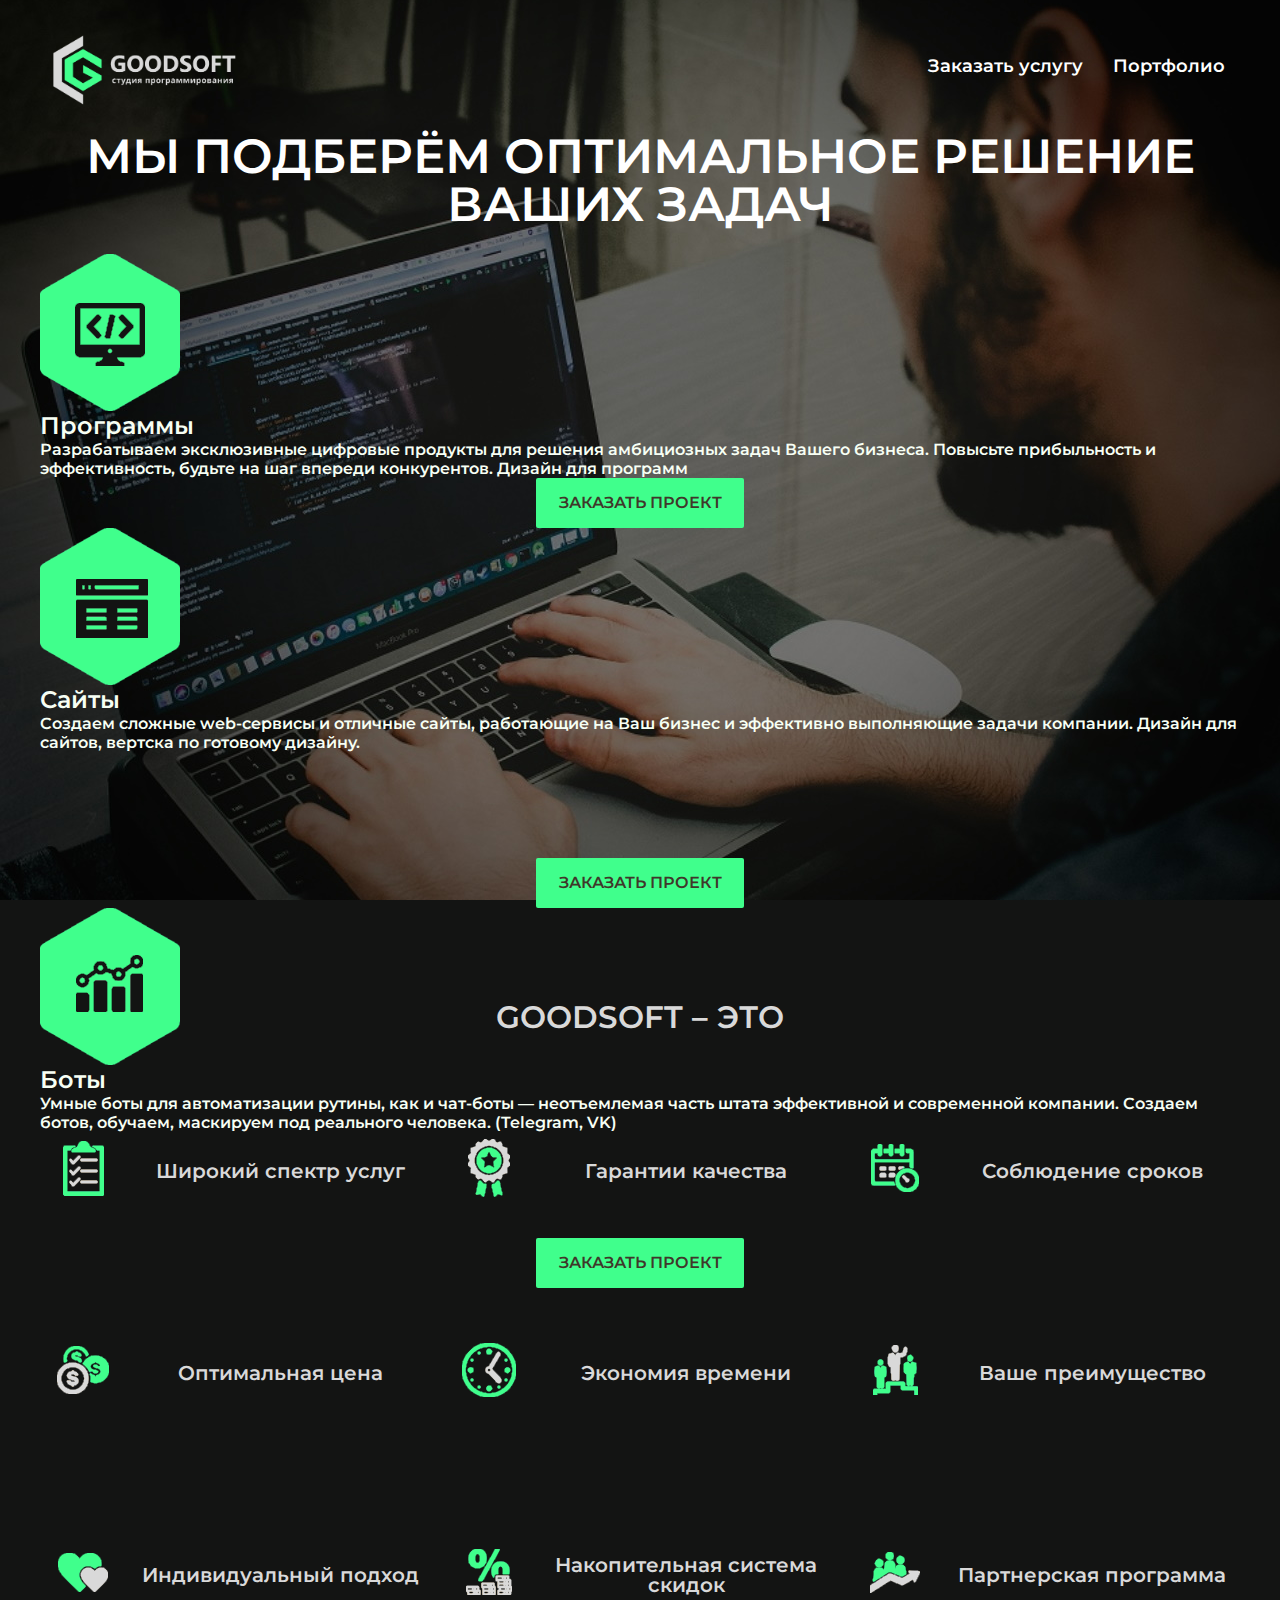
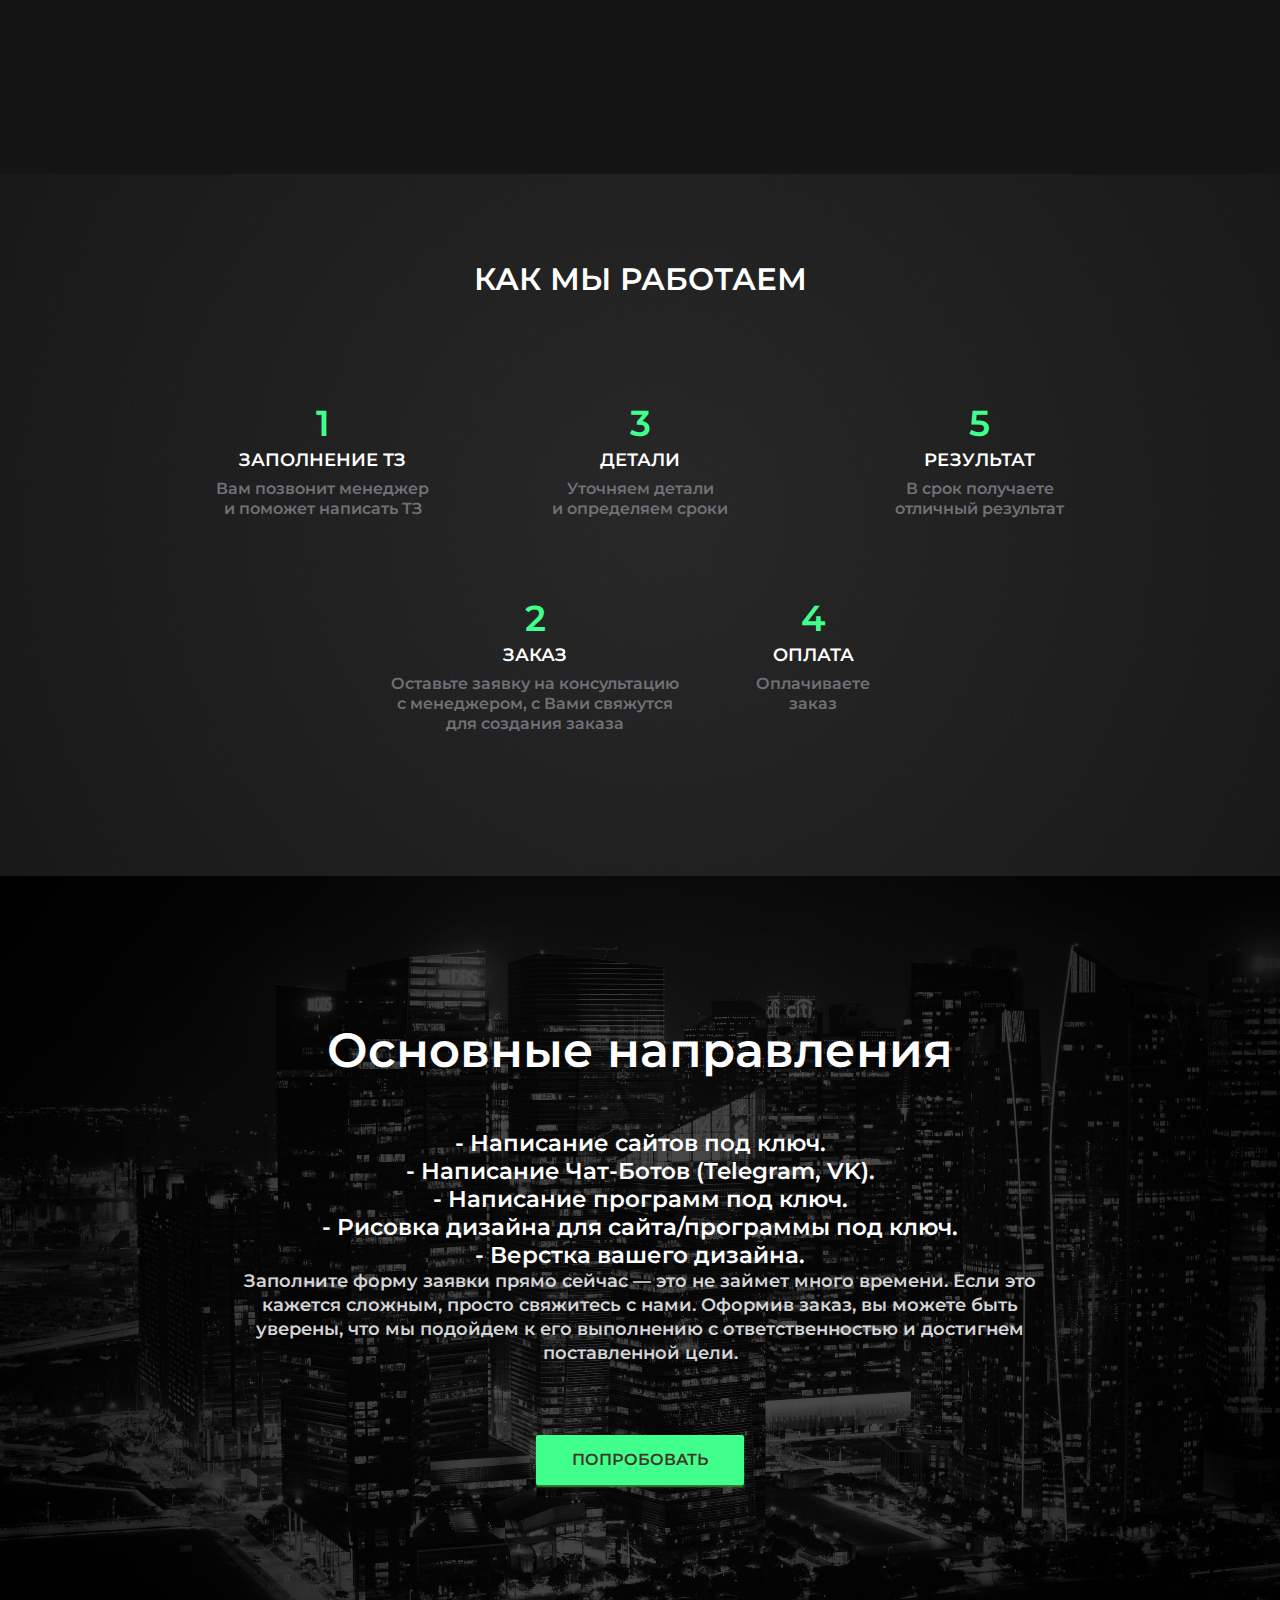
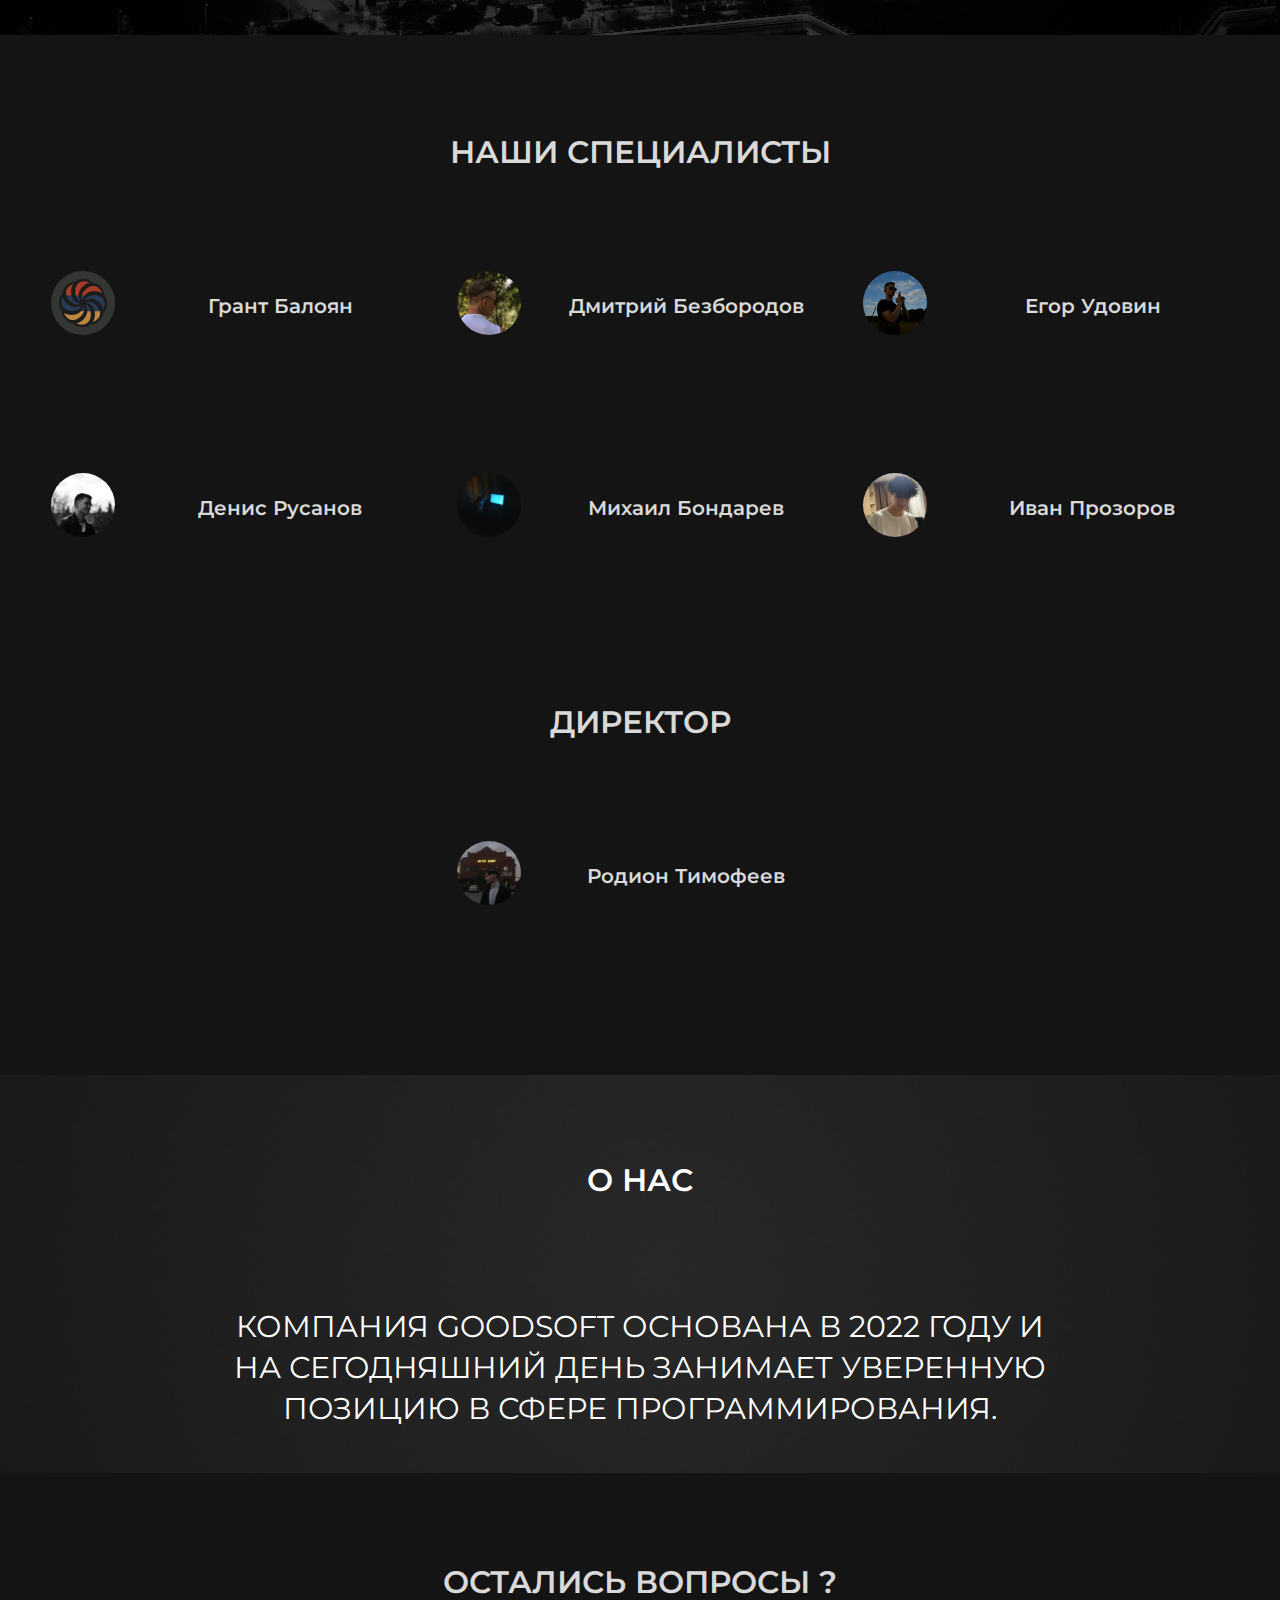
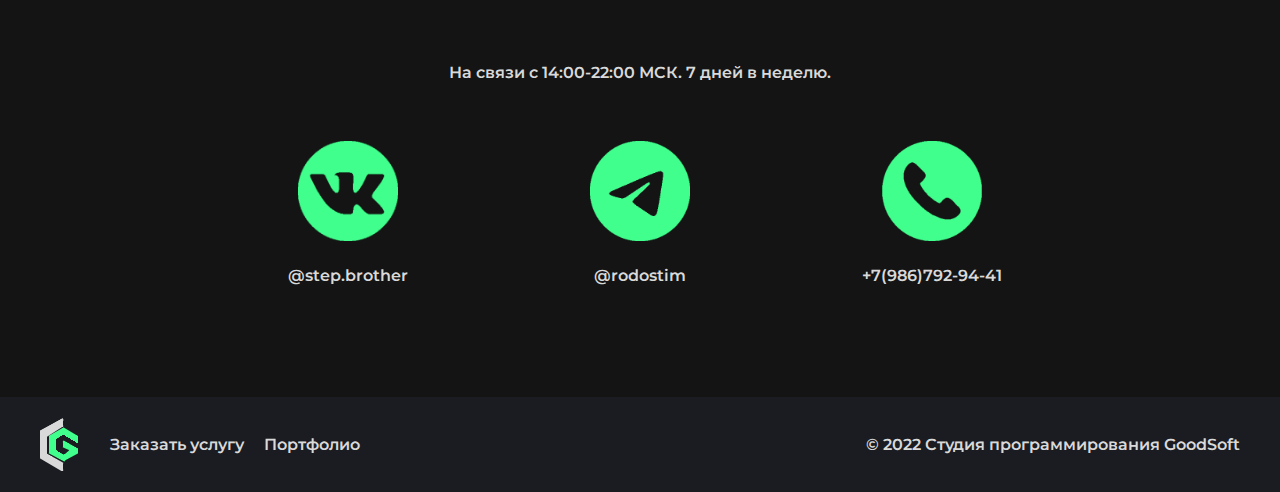
==== commit 074a2aaa: "fix" ====
--- a/index.html
+++ b/index.html
@@ -10,6 +10,9 @@
     <meta property="og:image:height" content="504">
     <meta property="og:type" content="website">
     <meta name="robots" content="index, follow, noarchive">
+<link rel="preconnect" href="https://fonts.googleapis.com">
+<link rel="preconnect" href="https://fonts.gstatic.com" crossorigin>
+<link href="https://fonts.googleapis.com/css2?family=Montserrat:ital,wght@0,100;0,200;0,300;0,400;0,500;0,600;0,700;0,800;0,900;1,100;1,200;1,300;1,400;1,500;1,600;1,700;1,800;1,900&display=swap" rel="stylesheet">
     <meta name="viewport" content="width=device-width, initial-scale=1, maximum-scale=1.0, user-scalable=no">
     <link rel="shortcut icon" href="favicon.ico">
     <link rel="stylesheet" href="css/screen.css" type="text/css" media="all">
@@ -168,7 +171,7 @@
                     -->
                     </div>
                 </div>
-                <a class="mob-ic"></a>
+                
             </div>
             <div class="b1-1"></div>
             <div class="ct1 bl1">
@@ -264,13 +267,13 @@
                     <div class="ov-et1">
                         <div class="item1 j1">
                             <span>1</span>
-                            <div>Заполнение брифа</div>
-                            <p>Заполните <br>бриф на сайте</p>
+                            <div>Заполнение ТЗ</div>
+                            <p>Вам позвонит менеджер <br>и поможет написать ТЗ</p>
                         </div>
                         <div class="item1 j2">
                             <span>2</span>
                             <div>Заказ</div>
-                            <p>Создаете заказ <br>через чат-бота</p>
+                            <p>Оставьте заявку на консультацию<br> с менеджером, с Вами свяжутся <br>для создания заказа</p>
                         </div>
                         <div class="item1 j3">
                             <span>3</span>
--- a/css/screen.css
+++ b/css/screen.css
@@ -12,12 +12,11 @@
   padding: 0;
   border: 0;
   vertical-align: baseline;
-  font-family: 'Montserrat', sans-serif;
   font-weight: 600 !important;
 }
 
 * {
-  font-family: 'Montserrat', sans-serif;
+  font-family: 'Montserrat', sans-serif !important;
 }
 
 html {
@@ -89,7 +88,7 @@
 }
 
 body {
-  font-family: 'Montserrat', sans-serif;
+
   background: url(../img/bg-all.jpg);
 }
 body.bg2 {
@@ -105,7 +104,7 @@
 
 .yellow {
   color: #3f372a;
-  font-family: 'Montserrat', sans-serif;
+
   font-size: 16px;
   font-weight: 500;
   text-transform: uppercase;
@@ -125,7 +124,7 @@
 
 .blue {
   color: #131413;
-  font-family: 'Montserrat', sans-serif;
+
   font-size: 16px;
   font-weight: 500;
   text-transform: uppercase;
@@ -152,7 +151,7 @@
   border-radius: 2px;
   text-align: center;
   color: white;
-  font-family: 'Montserrat', sans-serif;
+
   font-size: 16px;
   font-weight: 500;
   text-transform: uppercase;
@@ -170,7 +169,7 @@
   border-radius: 2px;
   text-align: center;
   color: #717274;
-  font-family: 'Montserrat', sans-serif;
+
   font-size: 16px;
   font-weight: 500;
   text-transform: uppercase;
@@ -317,13 +316,13 @@
   color: white;
   font-size: 48px;
   font-weight: 400;
-  font-family: 'Montserrat', sans-serif;
+
   text-transform: uppercase;
   line-height: 48px;
   margin-bottom: 26px;
 }
 .b1 .dc1 .title1 span {
-  font-family: 'Montserrat', sans-serif;
+
 }
 @media screen and (max-width: 1072px) {
   .b1 .dc1 .title1 {
@@ -597,7 +596,7 @@
   -o-transition: 0.5s linear;
   transition: 0.5s linear;
   color: white;
-  font-family: 'Montserrat', sans-serif;
+
   font-size: 24px;
   font-weight: 700;
   text-transform: uppercase;
@@ -615,7 +614,7 @@
   transition: 0.5s linear;
   text-align: center;
   color: #d3d4d8;
-  font-family: 'Montserrat', sans-serif;
+
   font-size: 16px;
   font-weight: 300;
   line-height: 20px;
@@ -689,7 +688,7 @@
   -khtml-opacity: 0.6;
   opacity: 0.6;
   color: white;
-  font-family: 'Montserrat', sans-serif;
+
   font-size: 9px;
   font-weight: 500;
   text-transform: uppercase;
@@ -779,7 +778,7 @@
 }
 #header .rr1 .nv1 li a {
   color: white;
-  font-family: 'Montserrat', sans-serif;
+
   font-size: 18px;
   font-weight: 300;
   height: 54px;
@@ -859,7 +858,7 @@
   height: 54px;
   padding: 0 15px;
   color: white;
-  font-family: 'Montserrat', sans-serif;
+
   font-size: 18px;
   font-weight: 300;
   display: block;
@@ -935,7 +934,7 @@
 #header .rr1 .kb1 .ent-up.j1 .ti-y1 {
   padding: 9px 5px 9px 24px;
   color: #444851;
-  font-family: 'Montserrat', sans-serif;
+
   font-size: 14px;
   font-weight: 300;
 }
@@ -957,7 +956,7 @@
 #header .rr1 .kb1 .ent-up.j1 li a {
   display: block;
   color: white;
-  font-family: 'Montserrat', sans-serif;
+
   font-size: 17px;
   font-weight: 300;
   position: relative;
@@ -1020,7 +1019,7 @@
 #header .rr1 .kb1 .ent-up .t1 {
   text-align: center;
   color: white;
-  font-family: 'Montserrat', sans-serif;
+
   font-size: 18px;
   font-weight: 700;
   text-transform: uppercase;
@@ -1037,7 +1036,7 @@
   -o-border-radius: 2px;
   border-radius: 2px;
   color: #b4b8c3;
-  font-family: 'Montserrat', sans-serif;
+
   font-size: 15px;
   font-weight: 300;
   line-height: 40px;
@@ -1071,7 +1070,7 @@
 }
 #header .rr1 .kb1 .ent-up .if-pl1 div a {
   color: #7f8393;
-  font-family: 'Montserrat', sans-serif;
+
   font-size: 14px;
   font-weight: 300;
   display: block;
@@ -1258,13 +1257,13 @@
   line-height: 31px;
   text-align: center;
   margin-bottom: 70px;
-  font-family: 'Montserrat', sans-serif;
+
 }
 .bl1 .tit1 span {
   font-family: ROBO;
 }
 .bl1 .tit1.tit11 span {
-  font-family: 'Montserrat', sans-serif;
+
 }
 .bl1 .ov1 {
   position: relative;
@@ -1384,7 +1383,7 @@
 }
 .bl1 .ov1 .item1 .rr1 div span {
   margin-right: 10px;
-  font-family: 'Montserrat', sans-serif;
+
   font-weight: 300;
   color: #D9D9D9;
   font-size: 20px;
@@ -1427,6 +1426,9 @@
     -khtml-opacity: 1;
     opacity: 1;
   }
+  .bl1 .ov1 .item1 .rr1 div span {
+    text-align: start !important;
+  }
 }
 .bl1 .ov1 .item1:hover, .bl1 .ov1 .item1.active {
   background-color: rgba(231, 233, 238, 0.4); /* #e7e9ee */
@@ -1531,11 +1533,11 @@
   font-weight: 400;
   line-height: 31px;
   text-transform: uppercase;
-  font-family: 'Montserrat', sans-serif;
+
   padding: 90px 0 110px 0;
 }
 .b2 .title1 span {
-  font-family: 'Montserrat', sans-serif;
+
 }
 @media screen and (max-width: 874px) {
   .b2 .title1 {
@@ -1593,7 +1595,7 @@
   display: block;
   padding-bottom: 10px;
   color: #40FF8C;
-  font-family: 'Montserrat', sans-serif;
+
   font-size: 36px;
   font-weight: 700;
   line-height: 36px;
@@ -1601,7 +1603,7 @@
 .b2 .ov-et1 .item1 div {
   padding-bottom: 10px;
   color: white;
-  font-family: 'Montserrat', sans-serif;
+
   font-size: 18px;
   font-weight: 700;
   line-height: 18px;
@@ -1609,7 +1611,7 @@
 }
 .b2 .ov-et1 .item1 p {
   color: #707176;
-  font-family: 'Montserrat', sans-serif;
+
   font-size: 16px;
   font-weight: 400;
   line-height: 20px;
@@ -1648,7 +1650,7 @@
 .b3 p {
   padding-bottom: 70px;
   color: #d3d4d8;
-  font-family: 'Montserrat', sans-serif;
+
   font-size: 18px;
   font-weight: 300;
   line-height: 24px;
@@ -1667,7 +1669,7 @@
   font-weight: 400;
   margin-bottom: 55px;
   line-height: 48px;
-  font-family: 'Montserrat', sans-serif;
+
 }
 @media screen and (max-width: 767px) {
   .b3 .title1 {
@@ -1676,7 +1678,7 @@
   }
 }
 .b3 .title1 span {
-  font-family: 'Montserrat', sans-serif;
+
 }
 .b3 .ord1 {
   width: 208px;
@@ -1700,7 +1702,7 @@
   font-weight: 400;
   text-align: center;
   text-transform: uppercase;
-  font-family: 'Montserrat', sans-serif;
+
 }
 @media screen and (max-width: 823px) {
   .question .title1 {
@@ -1708,12 +1710,12 @@
   }
 }
 .question .title1 span {
-  font-family: 'Montserrat', sans-serif;
+
 }
 .question p {
   padding-bottom: 30px;
   color: #D9D9D9;
-  font-family: 'Montserrat', sans-serif;
+
   font-size: 16px;
   font-weight: 300;
   text-align: center;
@@ -1741,7 +1743,7 @@
   -moz-border-radius: 3px;
   border-radius: 3px;
   color: #43454a;
-  font-family: 'Montserrat', sans-serif;
+
   font-size: 17px;
   font-weight: 700;
   line-height: 18px;
@@ -1831,7 +1833,7 @@
   margin-left: 20px;
 }
 #footer .ll1 ul li a {
-  font-family: 'Montserrat', sans-serif;
+
   font-size: 16px;
   font-weight: 300;
   color: #D9D9D9;
@@ -1880,7 +1882,7 @@
 #footer .rr1 .ev-des {
   float: left;
   color: #D9D9D9;
-  font-family: 'Montserrat', sans-serif;
+
   font-size: 16px;
   font-weight: 300;
   line-height: 95px;
@@ -1972,14 +1974,14 @@
 .modal .modal-tb .modal-con .title-f1 {
   padding: 55px 0 30px 0;
   color: #D9D9D9;
-  font-family: 'Montserrat', sans-serif;
+
   font-size: 31px;
   font-weight: 400;
   text-transform: uppercase;
 }
 .modal .modal-tb .modal-con p, .prod1 .text-page1 .form-v1 p, .faq-page .text-page1 .form-v1 p {
   color: #646874;
-  font-family: 'Montserrat', sans-serif;
+
   font-size: 16px;
   font-weight: 300;
   line-height: 24px;
@@ -1991,3 +1993,10 @@
 .modal .modal-tb .modal-con p {
   padding: 0 10px 30px 10px;
 }
+
+
+@media screen and (max-width: 962px) {
+  .bl1 .ov1 .item1 .rr1 div span {
+    text-align: start !important;
+  }
+}--- a/css/main.css
+++ b/css/main.css
@@ -45,7 +45,7 @@
   }
   .modal .modal-tb .modal-con input[type=text], .form-qw {
     color: #b4b8c3;
-    font-family: 'Montserrat', sans-serif;
+  
     font-size: 16px;
     font-weight: 300;
     line-height: 55px;
@@ -93,7 +93,7 @@
   .v-page-head1 h2 {
     max-width: 533px;
     color: #d3d4d8;
-    font-family: 'Montserrat', sans-serif;
+  
     font-size: 16px;
     font-weight: 300;
     line-height: 24px;
@@ -139,10 +139,10 @@
     vertical-align: top;
     text-transform: uppercase;
     line-height: 48px;
-    font-family: 'Montserrat', sans-serif;
+  
   }
   .v-page-head1 .tit-st1 .ev-tit-ov1 span {
-    font-family: 'Montserrat', sans-serif;
+  
   }
   .v-page-head1 .tit-st1 .up-ic1 {
     background: url(../img/flag1.png);
@@ -165,7 +165,7 @@
     top: 35px;
     right: -12px;
     color: #d3d4d8;
-    font-family: 'Montserrat', sans-serif;
+  
     font-size: 14px;
     font-weight: 300;
   }
@@ -180,7 +180,7 @@
     color: #675537;
     text-decoration: line-through;
     text-transform: uppercase;
-    font-family: 'Montserrat', sans-serif;
+  
     font-size: 14px;
     display: block;
     line-height: 14px;
@@ -199,7 +199,7 @@
     font-weight: normal;
     color: white;
     text-transform: uppercase;
-    font-family: 'Montserrat', sans-serif;
+  
     font-size: 27px;
     line-height: 27px;
     display: block;
@@ -230,7 +230,7 @@
     font-size: 31px;
     font-weight: 400;
     text-transform: uppercase;
-    font-family: 'Montserrat', sans-serif;
+  
   }
   @media screen and (max-width: 780px) {
     .b-what1 .tit-st1 {
@@ -238,7 +238,7 @@
     }
   }
   .b-what1 .tit-st1 span {
-    font-family: 'Montserrat', sans-serif;
+  
   }
   .b-what1 ul {
     *zoom: 1;
@@ -268,7 +268,7 @@
     width: auto !important;
     padding-left: 28px;
     color: #b7bac3;
-    font-family: 'Montserrat', sans-serif;
+  
     font-size: 16px;
     font-weight: 400;
     line-height: 20px;
@@ -302,10 +302,10 @@
     color: #D9D9D9;
     font-weight: 400;
     text-transform: uppercase;
-    font-family: 'Montserrat', sans-serif;
+  
   }
   .video-bl1 .tit-st1 span {
-    font-family: 'Montserrat', sans-serif;
+  
   }
   @media screen and (max-width: 780px) {
     .video-bl1 .tit-st1 {
@@ -370,10 +370,10 @@
     color: white;
     font-weight: 400;
     text-transform: uppercase;
-    font-family: 'Montserrat', sans-serif;
+  
   }
   .for-bl1 .tit-st1 span {
-    font-family: 'Montserrat', sans-serif;
+  
   }
   @media screen and (max-width: 780px) {
     .for-bl1 .tit-st1 {
@@ -389,7 +389,7 @@
     padding-bottom: 55px;
     color: #cbd6f1;
     font-size: 16px;
-    font-family: 'Montserrat', sans-serif;
+  
     font-weight: 400;
     padding-left: 60px;
     position: relative;
@@ -437,10 +437,10 @@
     color: #D9D9D9;
     font-weight: 400;
     text-transform: uppercase;
-    font-family: 'Montserrat', sans-serif;
+  
   }
   .word-bl1 .tit-st1 span {
-    font-family: 'Montserrat', sans-serif;
+  
   }
   @media screen and (max-width: 780px) {
     .word-bl1 .tit-st1 {
@@ -523,11 +523,11 @@
     color: white;
     font-size: 48px;
     font-weight: 400;
-    font-family: 'Montserrat', sans-serif;
+  
     padding-bottom: 33px;
   }
   .ord-bl1 .tit-st1 span {
-    font-family: 'Montserrat', sans-serif;
+  
   }
   @media screen and (max-width: 780px) {
     .ord-bl1 .tit-st1 {
@@ -541,7 +541,7 @@
     padding-bottom: 60px;
     max-width: 740px;
     color: #d3d4d8;
-    font-family: 'Montserrat', sans-serif;
+  
     font-size: 16px;
     font-weight: 400;
     line-height: 20px;
@@ -558,7 +558,7 @@
   }
   .ord-bl1 p.p1 {
     color: #707176;
-    font-family: 'Montserrat', sans-serif;
+  
     font-size: 12px;
     font-weight: 400;
     line-height: 20px;
@@ -589,7 +589,7 @@
     -o-border-radius: 2px;
     border-radius: 2px;
     color: #b4b8c3;
-    font-family: 'Montserrat', sans-serif;
+  
     font-size: 16px;
     font-weight: 300;
     line-height: 50px;
@@ -645,12 +645,12 @@
     font-size: 48px;
     font-weight: 400;
     text-transform: uppercase;
-    font-family: 'Montserrat', sans-serif;
+  
     text-align: center;
     padding-bottom: 70px;
   }
   .ev-one1 .tit-st1 span {
-    font-family: 'Montserrat', sans-serif;
+  
   }
   @media screen and (max-width: 780px) {
     .ev-one1 .tit-st1 {
@@ -660,7 +660,7 @@
   .ev-one1 p {
     padding-bottom: 25px;
     color: #D9D9D9;
-    font-family: 'Montserrat', sans-serif;
+  
     font-size: 16px;
     font-weight: 300;
     line-height: 24px;
@@ -685,10 +685,10 @@
     color: #D9D9D9;
     font-weight: 400;
     text-transform: uppercase;
-    font-family: 'Montserrat', sans-serif;
+  
   }
   .faq-page h1 span {
-    font-family: 'Montserrat', sans-serif;
+  
   }
   @media screen and (max-width: 760px) {
     .faq-page h1 {
@@ -707,7 +707,7 @@
   .faq-page .qq1 p {
     color: #646874;
     padding-bottom: 27px;
-    font-family: 'Montserrat', sans-serif;
+  
     font-size: 16px;
     text-align: center;
   }
@@ -752,7 +752,7 @@
     display: block;
     text-align: center;
     color: #D9D9D9;
-    font-family: 'Montserrat', sans-serif;
+  
     font-size: 13px;
     font-weight: 500;
     line-height: 14px;
@@ -800,7 +800,7 @@
     width: 100%;
     display: block;
     resize: none;
-    font-family: 'Montserrat', sans-serif;
+  
     font-size: 16px;
     font-weight: 300;
     color: #333333;
@@ -873,7 +873,7 @@
   }
   .faq-page .qq1 .rr-text-des1 .over-text1 p {
     color: #3f424c;
-    font-family: 'Montserrat', sans-serif;
+  
     font-size: 16px;
     font-weight: 300;
     line-height: 24px;
@@ -882,7 +882,7 @@
   }
   .faq-page .qq1 .rr-text-des1 .over-text1 p.p1, .faq-page .qq1 .rr-text-des1 .over-text1 p.p1 a {
     color: #babcbe;
-    font-family: 'Montserrat', sans-serif;
+  
     font-size: 14px;
     font-weight: 300;
   }
@@ -905,7 +905,7 @@
     padding-left: 11px;
     position: relative;
     color: #3f424c;
-    font-family: 'Montserrat', sans-serif;
+  
     font-size: 16px;
     font-weight: 300;
     line-height: 24px;
@@ -966,7 +966,7 @@
     -o-border-radius: 2px;
     border-radius: 2px;
     color: #3f424c;
-    font-family: 'Montserrat', sans-serif;
+  
     font-size: 16px;
     font-weight: 300;
     line-height: 50px;
@@ -1010,7 +1010,7 @@
   .faq-page .rr-btn-sel1 .jq-selectbox li {
     padding: 9px 5px 9px 21px;
     color: #3f424c;
-    font-family: 'Montserrat', sans-serif;
+  
     font-size: 16px;
     display: block;
     font-weight: 300;
@@ -1030,10 +1030,10 @@
     color: #D9D9D9;
     font-weight: 400;
     text-transform: uppercase;
-    font-family: 'Montserrat', sans-serif;
+  
   }
   .tikets-all1 .tit-st1 span {
-    font-family: 'Montserrat', sans-serif;
+  
   }
   @media screen and (max-width: 760px) {
     .tikets-all1 .tit-st1 {
@@ -1069,7 +1069,7 @@
   .tikets-all1 .tit-top1 .chose-bl1 .over-ft1 {
     font-weight: 400;
     text-transform: uppercase;
-    font-family: 'Montserrat', sans-serif;
+  
     -webkit-border-radius: 3px 3px 0 0;
     -moz-border-radius: 3px 3px 0 0;
     border-radius: 3px 3px 0 0;
@@ -1094,7 +1094,7 @@
     text-decoration: underline;
   }
   .tikets-all1 .tit-top1 .chose-bl1 span {
-    font-family: 'Montserrat', sans-serif;
+  
   }
   .tikets-all1 .tit-top1 .chose-bl1 .curr-t1 {
     display: block;
@@ -1157,7 +1157,7 @@
   }
   .tikets-all1 .qq1 .tit-qq1 {
     color: #40FF8C;
-    font-family: 'Montserrat', sans-serif;
+  
     font-size: 18px;
     font-weight: 700;
     cursor: pointer;
@@ -1228,7 +1228,7 @@
     font-weight: normal;
     color: white;
     text-transform: uppercase;
-    font-family: 'Montserrat', sans-serif;
+  
     font-size: 20px;
     display: block;
     font-weight: 700;
@@ -1243,7 +1243,7 @@
   }
   .tikets-all1 .qq1 .hide-qq1 .bl-item11 .ov-text-bl11 .tit-y1 {
     color: #24262a;
-    font-family: 'Montserrat', sans-serif;
+  
     font-size: 18px;
     font-weight: 700;
     text-transform: uppercase;
@@ -1258,7 +1258,7 @@
   }
   .tikets-all1 .qq1 .hide-qq1 .bl-item11 .ov-text-bl11 p {
     color: #3f424c;
-    font-family: 'Montserrat', sans-serif;
+  
     font-size: 16px;
     font-weight: 300;
     line-height: 24px;
@@ -1282,7 +1282,7 @@
     text-align: center;
     line-height: 50px;
     color: #646874;
-    font-family: 'Montserrat', sans-serif;
+  
     font-size: 16px;
     font-weight: 400;
   }
@@ -1351,7 +1351,7 @@
   .tikets-all1 .qq1 .hide-qq1 .bl-item1 .date1 {
     float: right;
     color: #babcbe;
-    font-family: 'Montserrat', sans-serif;
+  
     font-size: 14px;
     font-weight: 300;
     line-height: 14px;
@@ -1372,7 +1372,7 @@
   }
   .tikets-all1 .qq1 .hide-qq1 .bl-item1 .ll-text div {
     color: #24262a;
-    font-family: 'Montserrat', sans-serif;
+  
     font-size: 18px;
     font-weight: 700;
     text-transform: uppercase;
@@ -1391,7 +1391,7 @@
   }
   .tikets-all1 .qq1 .hide-qq1 .bl-item1 .ll-text p {
     color: #3f424c;
-    font-family: 'Montserrat', sans-serif;
+  
     font-size: 16px;
     font-weight: 300;
     line-height: 24px;
@@ -1424,7 +1424,7 @@
     text-align: center;
     line-height: 50px;
     color: #646874;
-    font-family: 'Montserrat', sans-serif;
+  
     font-size: 16px;
     font-weight: 400;
   }
@@ -1544,10 +1544,10 @@
     color: #D9D9D9;
     font-weight: 400;
     text-transform: uppercase;
-    font-family: 'Montserrat', sans-serif;
+  
   }
   .prod1 h1 span {
-    font-family: 'Montserrat', sans-serif;
+  
   }
   @media screen and (max-width: 760px) {
     .prod1 h1 {
@@ -1590,7 +1590,7 @@
     font-weight: normal;
     color: white;
     text-transform: uppercase;
-    font-family: 'Montserrat', sans-serif;
+  
     font-size: 26px;
     display: block;
     font-weight: 700;
@@ -1640,7 +1640,7 @@
   }
   .prod1 .prod-st1 .rr-text-p1 .tit-t1 {
     color: #e2e2e2;
-    font-family: 'Montserrat', sans-serif;
+  
     font-size: 18px;
     font-weight: 700;
     text-transform: uppercase;
@@ -1656,7 +1656,7 @@
   }
   .prod1 .prod-st1 .rr-text-p1 p {
     color: #e0e0e0;
-    font-family: 'Montserrat', sans-serif;
+  
     font-size: 16px;
     font-weight: 300;
     line-height: 24px;
@@ -1717,7 +1717,7 @@
   }
   .form-v1 .tit-form-v1 {
     color: #24262a;
-    font-family: 'Montserrat', sans-serif;
+  
     font-size: 18px;
     font-weight: 700;
     text-transform: uppercase;
@@ -1728,7 +1728,7 @@
     margin: 0 20%;
     margin-bottom: 2px;
     color: #333333;
-    font-family: 'Montserrat', sans-serif;
+  
     font-size: 14px;
   }
   .form-v1 .ip1 input[type=text].readonly {
@@ -1750,7 +1750,7 @@
     width: 100%;
     height: 50px;
     color: #333333;
-    font-family: 'Montserrat', sans-serif;
+  
     font-size: 15px;
     font-weight: 300;
     line-height: 50px;
@@ -1784,7 +1784,7 @@
     -o-border-radius: 2px;
     border-radius: 2px;
     color: #3f424c;
-    font-family: 'Montserrat', sans-serif;
+  
     font-size: 16px;
     font-weight: 300;
     line-height: 50px;
@@ -1826,7 +1826,7 @@
   .form-v1 .ip2 .jq-selectbox li {
     padding: 9px 5px 9px 10px;
     color: #3f424c;
-    font-family: 'Montserrat', sans-serif;
+  
     font-size: 16px;
     display: block;
     font-weight: 300;
@@ -1844,7 +1844,7 @@
     bottom: 20px;
     width: 350px;
     z-index: 9999;
-    font-family: 'Montserrat', sans-serif;
+  
     font-size: 16px;
     font-weight: 300;
   }
@@ -2033,7 +2033,7 @@
   }
   
   .ov-cont1 b i a {
-    font-family: 'Montserrat', sans-serif;
+  
     font-size: 16px;
     font-weight: 300;
     color: #D9D9D9;
@@ -2054,7 +2054,7 @@
     height: 50px;
     line-height: 50px;
     color: #3f372a;
-    font-family: 'Montserrat', sans-serif;
+  
     font-size: 16px;
     font-weight: 500;
     text-transform: uppercase;
@@ -2134,7 +2134,6 @@
   .wer-text-12 {
     padding-bottom: 10px !important;
     color: white !important;
-    font-family: 'Montserrat', sans-serif !important;
     font-size: 30px !important;
     font-weight: 400 !important;
     line-height: 41px !important;
@@ -2153,4 +2152,10 @@
 
 .bl1 .ov1 .item1:hover .rr1 div span {
   text-align: start !important;
+}
+
+@media screen and (max-width: 962px) {
+  .bl1 .ov1 .item1 .rr1 div span {
+    text-align: start !important;
+  }
 }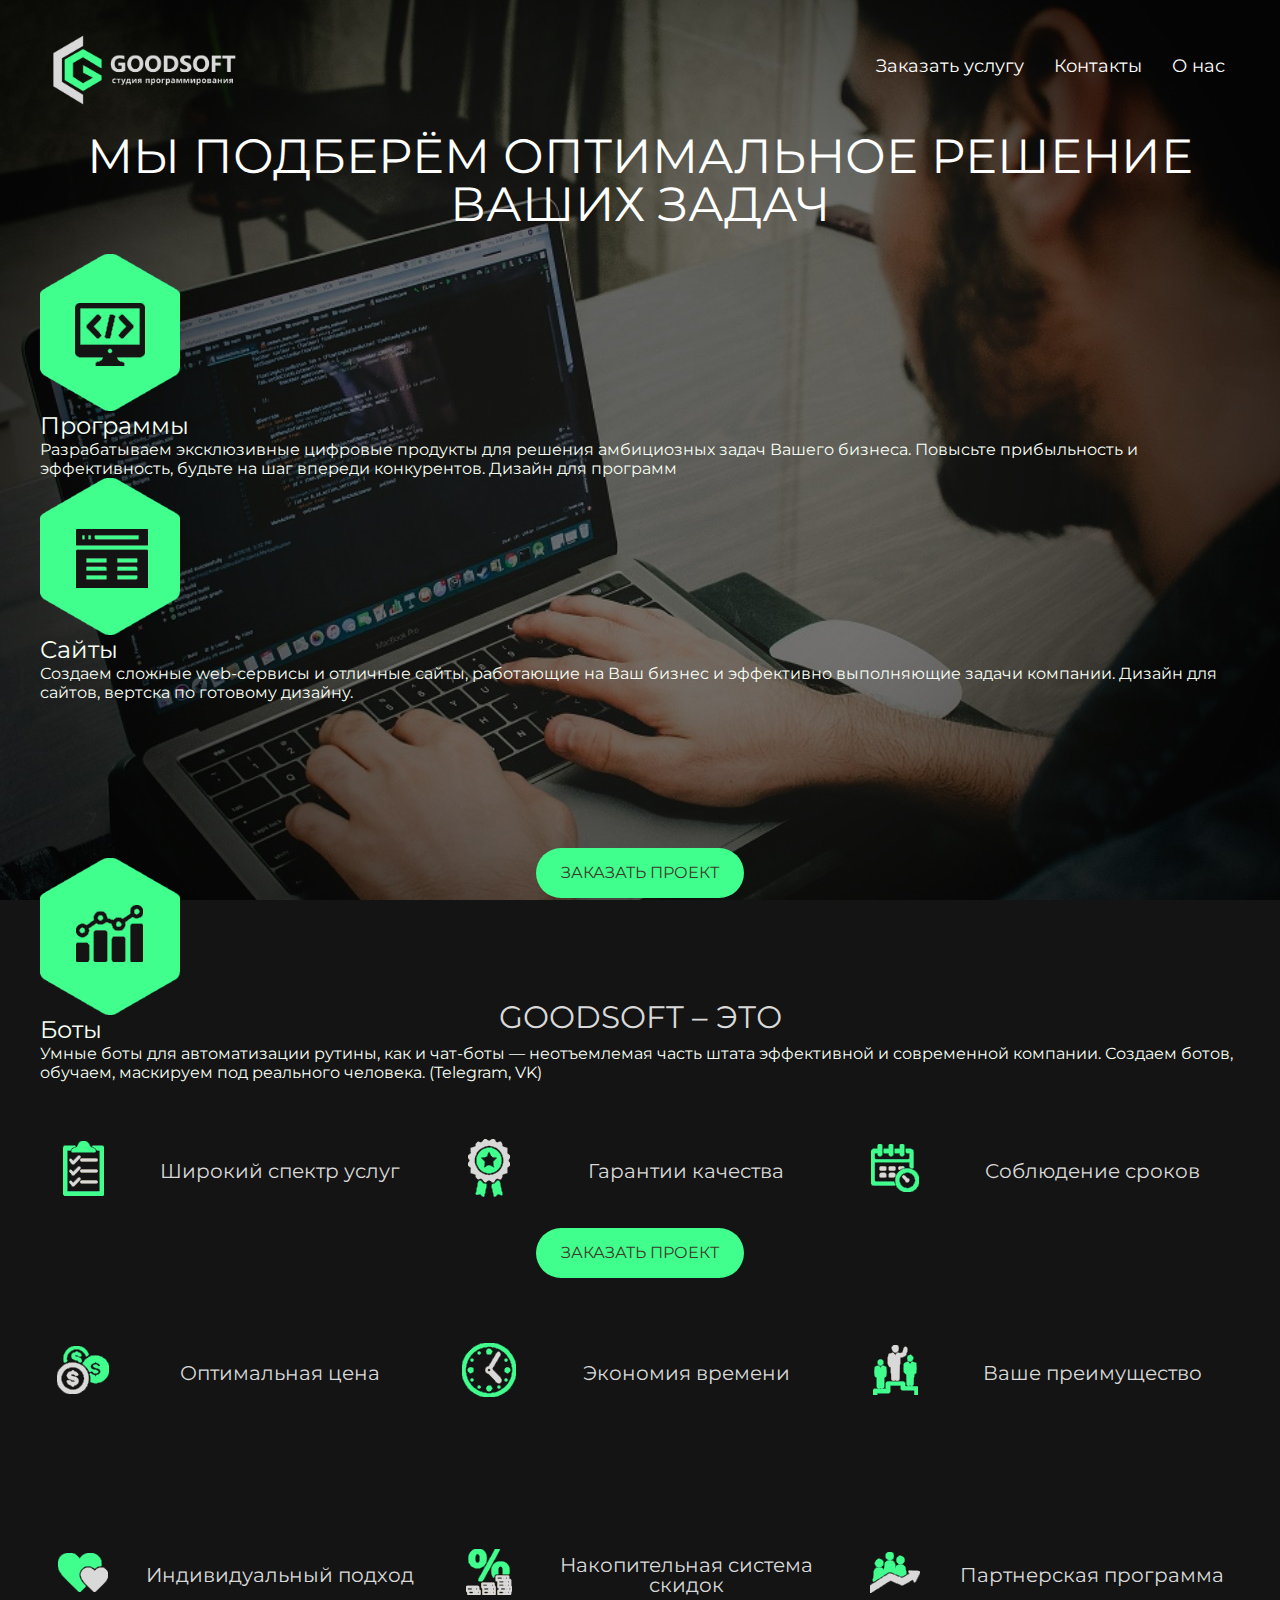
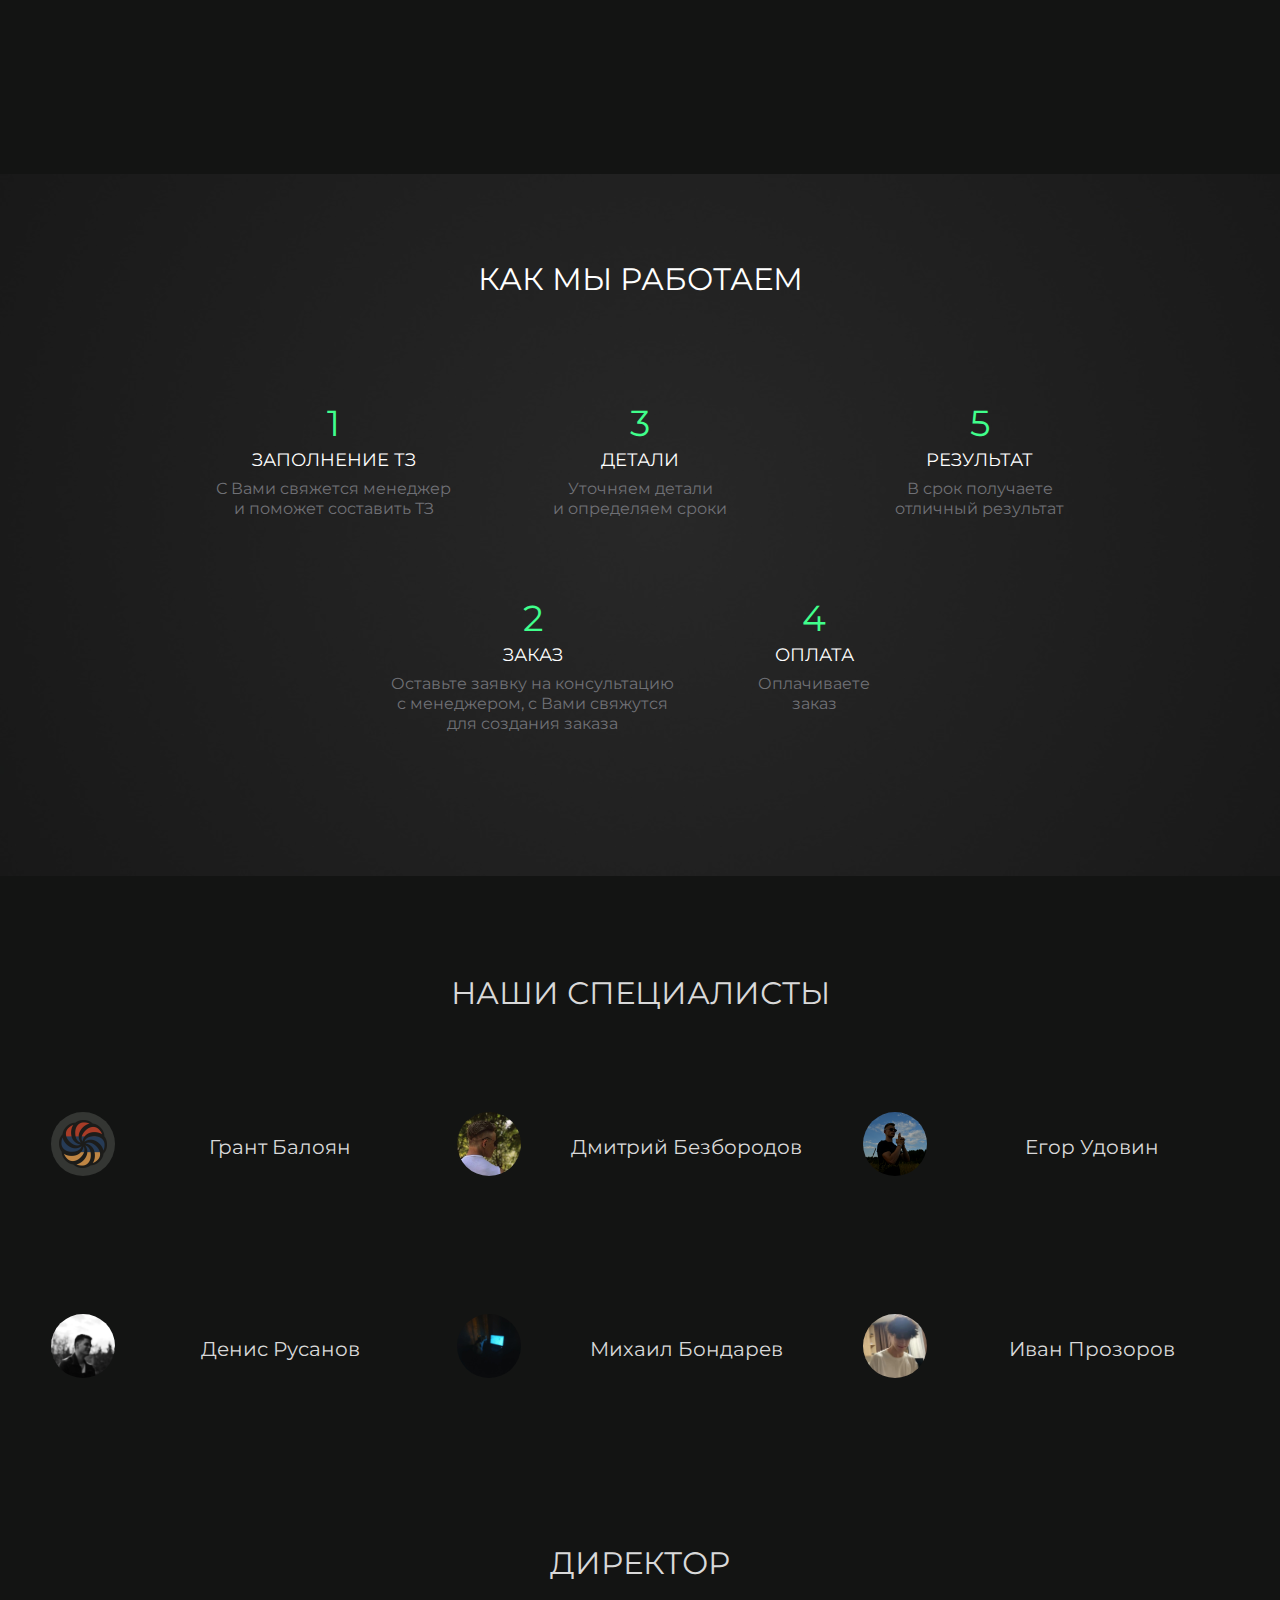
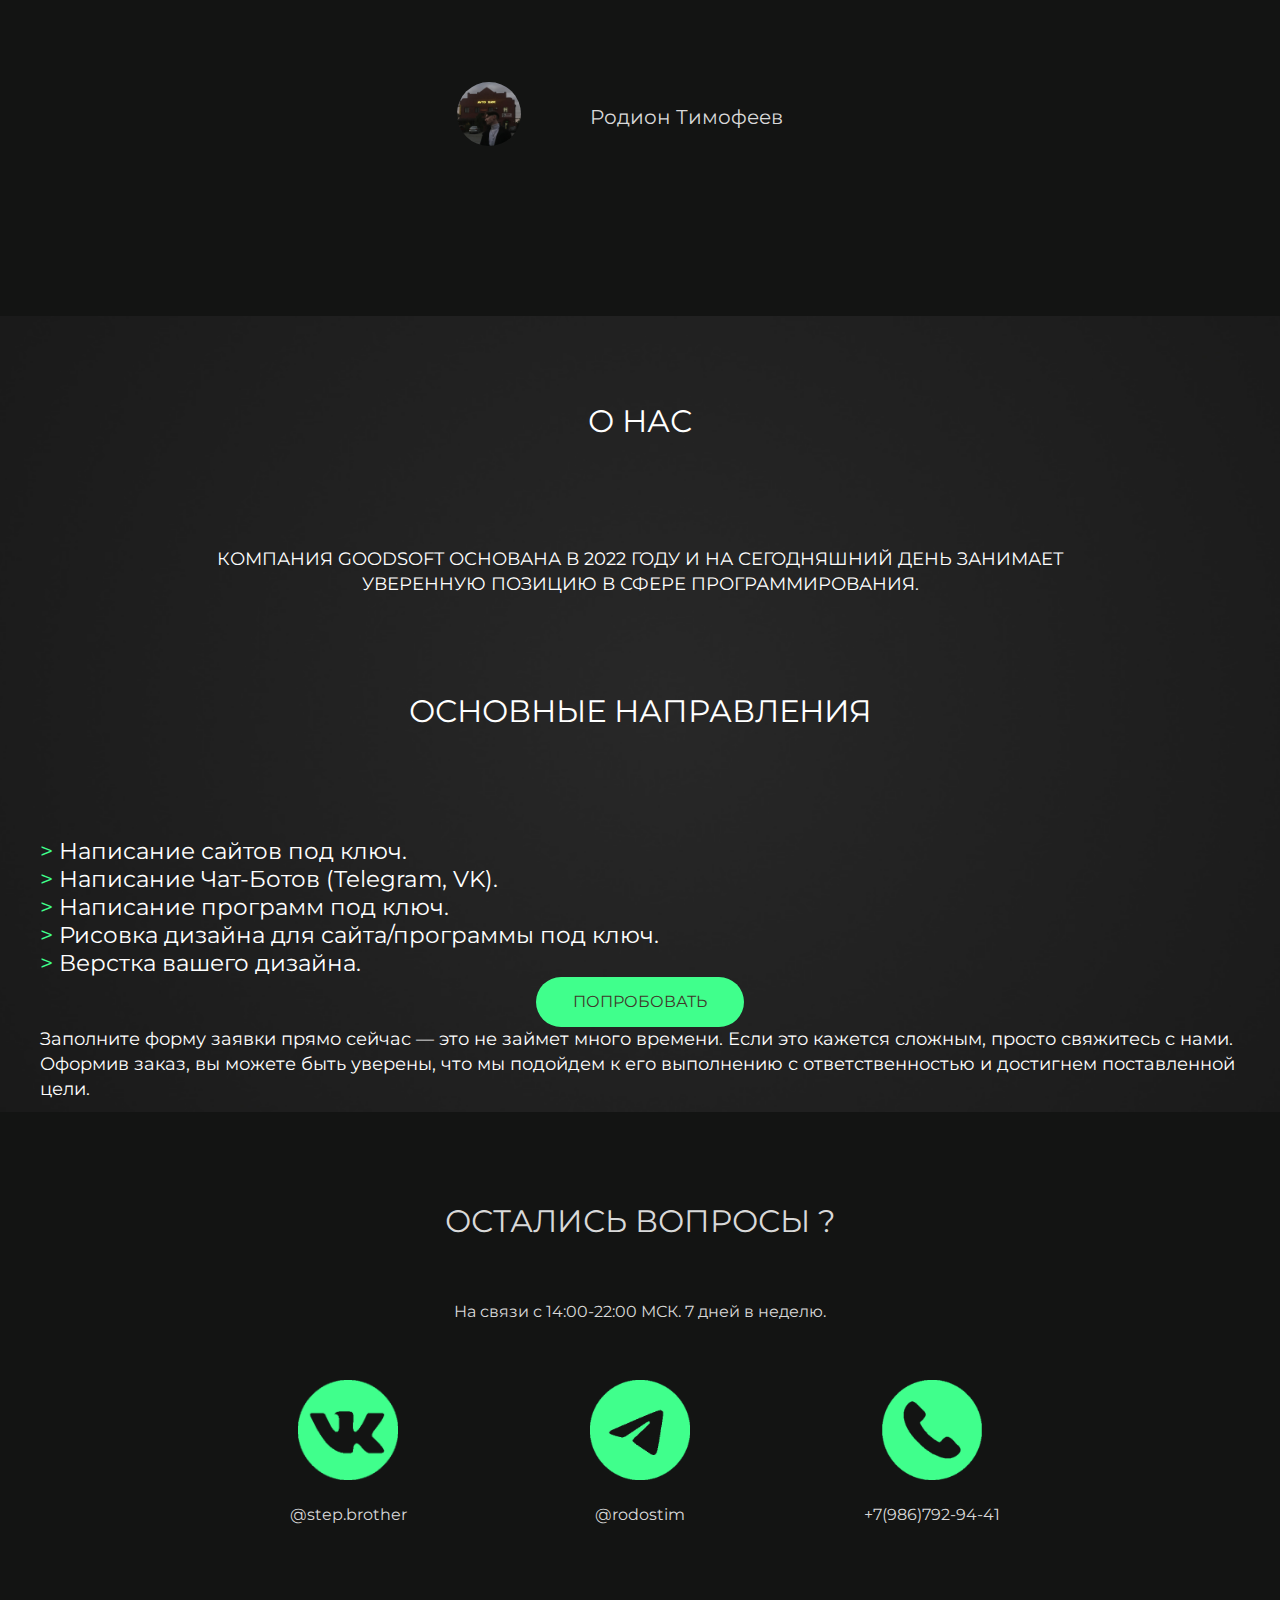
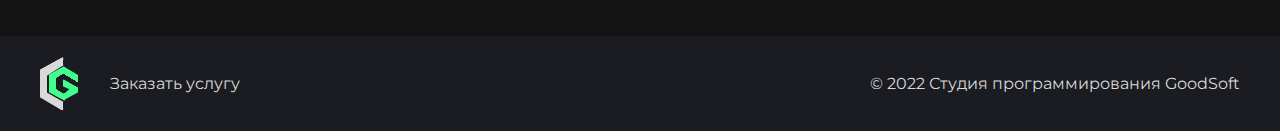
==== commit 884f0479: "FIX" ====
--- a/index.html
+++ b/index.html
@@ -42,7 +42,9 @@
                             <div class="nv1">
                                 <ul>
                                     <li><a href="user/login/index.html" class="modal-reg">Заказать услугу</a></li>
-                                    <li><a href="products/index.html">Портфолио</a></li>
+                                    <!-- <li><a href="products/index.html">Портфолио</a></li> -->
+                                    <li><a href="/#footer">Контакты</a></li>
+                                    <li><a href="/#about">О нас</a></li>
                                 </ul>
                             </div>
                             <!--
@@ -89,7 +91,7 @@
                                     <option value="1">Частное лицо</option>
                                     <option value="2">Юридическое лицо</option>
                                   </select>
-                                  <textarea name="" id="" class="form-qw" cols="30" rows="10" placeholder="Комментарий"></textarea>
+                                  <textarea name="" id="" class="form-qw textarea-form" cols="30" rows="10" placeholder="Комментарий"></textarea>
                                 <input type="submit" class="blue" value="Отправить" id="header-reg-submit">
                             </form>
                         </div>
@@ -99,76 +101,25 @@
                     <div class="dc1">
                         <h1 class="title1">Мы подберём оптимальное решение ваших задач</h1>
                         <div class="row">
-                            <div class="col-lg-4 text-center bl-1 my-2">
+                            <div class="col-sm-4 text-center bl-1 my-4">
                                 <img src="img/1.png" alt="1">
                                 <h2 class="title2 qw">Программы</h2>
                                 <p class="des1 qw">Разрабатываем эксклюзивные цифровые продукты для решения амбициозных задач Вашего бизнеса. Повысьте прибыльность и эффективность, будьте на шаг впереди конкурентов. Дизайн для программ</p>
-                                <a href="user/login/index.html" class="ord-now1 blue modal-reg bttn qw">Заказать проект</a>
-                            </div>
-                            <div class="col-lg-4 text-center bl-1 qq my-2">
+                            </div>
+                            <div class="col-sm-4 text-center bl-1 qq my-4">
                                 <img src="img/2.png" alt="2">
                                 <h2 class="title2 qw">Сайты</h2>
                                 <p class="des1 qw">Создаем сложные web-сервисы и отличные сайты, работающие на Ваш бизнес и эффективно выполняющие задачи компании. Дизайн для сайтов, вертска по готовому дизайну.</p>
-                                <a href="user/login/index.html" class="ord-now1 blue modal-reg bttn qw  bl-2">Заказать проект</a>
-                            </div>
-                            <div class="col-lg-4 text-center bl-1 qq my-2">
+                                <a href="user/login/index.html" class="ord-now1 blue modal-reg bttn qw  bl-2 d-none d-sm-block">Заказать проект</a>
+                            </div>
+                            <div class="col-sm-4 text-center bl-1 qq my-4">
                                 <img src="img/3.png" alt="3">
                                 <h2 class="title2 qw">Боты</h2>
                                 <p class="des1 qw">Умные боты для автоматизации рутины, как и чат-боты — неотъемлемая часть штата эффективной и современной компании. Создаем ботов, обучаем, маскируем под реального человека.  (Telegram, VK)</p>
-                                <a href="user/login/index.html" class="ord-now1 blue modal-reg bttn qw bl-2">Заказать проект</a>
-                            </div>
-                        </div>
-
-<!--
-                        <div class="sld1">
-                            <div class="line1">
-                                <div class="ev pst"></div>
-                                <div class="ev item1 active">
-                                    <div class="bl-t1">
-                                        <img src="img/rb1.png" alt="" class="bg1">
-                                        <img src="img/rb2.png" alt="" class="bg2">
-                                        <div><b><span><img src="img/q1.png" alt=""></span></b></div>
-                                    </div>
-                                    <h2 class="title2">Программное обеспечение</h2>
-                                    <p class="des1">Разрабатываем эксклюзивные цифровые продукты для решения амбициозных задач Вашего бизнеса. Повысьте прибыльность и эффективность, будьте на шаг впереди конкурентов.</p>
-                                    <a href="user/login/index.html" class="ord-now1 blue modal-reg">Заказать проект</a>
-                                </div>
-                                <div class="ev item1 none">
-                                    <div class="bl-t1">
-                                        <img src="img/rb1.png" alt="" class="bg1">
-                                        <img src="img/rb2.png" alt="" class="bg2">
-                                        <div><b><span><img src="img/q3.png" alt=""></span></b></div>
-                                    </div>
-                                    <h2 class="title2">Web-сервисы и сайты</h2>
-                                    <p class="des1">Создаем сложные web-сервисы и отличные сайты, работающие на Ваш бизнес и эффективно выполняющие задачи компании. Смело реализуем даже самые нестандартные проекты.</p>
-                                    <a href="user/login/index.html" class="ord-now1 blue modal-reg">Заказать проект</a>
-                                </div>
-                                <div class="ev item1 none">
-                                    <div class="bl-t1">
-                                        <img src="img/rb1.png" alt="" class="bg1">
-                                        <img src="img/rb2.png" alt="" class="bg2">
-                                        <div><b><span><img src="img/q7.png" alt=""></span></b></div>
-                                    </div>
-                                    <h2 class="title2">Боты и автоматизация</h2>
-                                    <p class="des1">Умные боты для автоматизации рутины, как и чат-боты — неотъемлемая часть штата эффективной и современной компании. Создаем ботов, обучаем, маскируем под реального человека.</p>
-                                    <a href="user/login/index.html" class="ord-now1 blue modal-reg">Заказать проект</a>
-                                </div>
-                                <div class="ev item1 none">
-                                    <div class="bl-t1">
-                                        <img src="img/rb1.png" alt="" class="bg1">
-                                        <img src="img/rb2.png" alt="" class="bg2">
-                                        <div><b><span><img src="img/q6.png" alt=""></span></b></div>
-                                    </div>
-                                    <h2 class="title2">IT-аутсорсинг</h2>
-                                    <p class="des1">Наши специалисты готовы помочь в решении Ваших бизнес-задач, пока Вы сконцентрированы на основной деятельности. Надежный поставщик IT-услуг — это Ваше конкурентное преимущество.</p>
-                                    <a href="user/login/index.html" class="ord-now1 blue modal-reg">Заказать проект</a>
-                                </div>
-                                <div class="ev pst"></div>
-                            </div>
-                            <div class="p1"></div>
-                            <div class="p2"></div>
-                        </div>
-                    -->
+                                <a href="user/login/index.html" class="ord-now1 blue modal-reg bttn qw  bl-2 d-block d-sm-none mt-5">Заказать проект</a>
+                            </div>
+                        </div>
+                        
                     </div>
                 </div>
                 
@@ -268,7 +219,7 @@
                         <div class="item1 j1">
                             <span>1</span>
                             <div>Заполнение ТЗ</div>
-                            <p>Вам позвонит менеджер <br>и поможет написать ТЗ</p>
+                            <p>С Вами свяжется менеджер<br> и поможет составить ТЗ</p>
                         </div>
                         <div class="item1 j2">
                             <span>2</span>
@@ -292,24 +243,10 @@
                         </div>
                     </div>
                 </div>
-            </div>
-            <div class="b3">
-                <img src="img/b2.jpg" alt="" class="bf1">
-                <div class="ct1">
-                    <div class="title1">Основные направления</div>
-                    <h2 class="des13">- Написание сайтов под ключ.</h2>  
-                    <h2 class="des13">- Написание Чат-Ботов (Telegram, VK).</h2>  
-                    <h2 class="des13">- Написание программ под ключ.</h2>  
-                    <h2 class="des13">- Рисовка дизайна для сайта/программы под ключ.</h2>  
-                    <h2 class="des13">- Верстка вашего дизайна.</h2>  
-                    <p class="des1 mt-4">Заполните форму заявки прямо сейчас — это не займет много времени. Если это кажется сложным, просто свяжитесь с нами. Оформив заказ, вы можете быть уверены, что мы подойдем к его выполнению с ответственностью и достигнем поставленной цели.</p>
-                    <a href="user/login/index.html" class="ord1 yellow modal-reg">Попробовать</a>
-                </div>
-            </div>
-
+            </div>  
             <div class="b1-1"></div>
             <div class="ct1 bl1">
-                <div class="tit1 mb-2">Наши специалисты</div>
+                <div class="tit1 mb-5">Наши специалисты</div>
                 <div class="ov1 qwer1 pb-2 mb-2">
                     <!--
                     <div class="item1">
@@ -345,12 +282,11 @@
                             <div>
                                 <span>Дмитрий Безбородов</span>
                                 <p>
-                                    Python (fastapi, django + rest-framework);
-                                    JS(Vue.js, Next.js, Node.js, Jquery);
-                                    Kotlin/Java(Spring, Ktor and Android apps);
-                                    Docker / Docker-compose;
-                                    SQL / NOSQL
-
+                                    DevOps, Web full-stack developer:<br>
+                                    Python / Kotlin / JS (web-backend)<br>
+                                    HTML + CSS + JS(Jquery) + PHP <br>
+                                    Kotlin / Java (.apk and .exe)<br>
+                                    Docker; SQL / NOSQL<br>
                                 </p>
                             </div>
                         </div>
@@ -362,7 +298,7 @@
                         <div class="rr1">
                             <div>
                                 <span>Егор Удовин</span>
-                                <p>Python(Selenium,rquests,aiogram), C#, PHP, JS(JQuery), PAWN, HTML+CSS(SASS+SCASS)</p>
+                                <p>Python(Selenium, aiogram), C#, PHP, JS(JQuery), PAWN, HTML+CSS(SASS+SCASS)</p>
                             </div>
                         </div>
                     </div>
@@ -403,12 +339,12 @@
                         <div class="rr1">
                             <div>
                                 <span>Иван Прозоров</span>
-                                <p>Python (telethon, pyogram, aiogram, telebot, requests, bs4, selenium, pyqt5), SQL</p>
-                            </div>
-                        </div>
-                    </div>
-                </div>
-                <div class="tit1  mb-2">Директор</div>
+                                <p>Python (telethon, pyrogram, aiogram, bs4, selenium, pyqt5), SQL</p>
+                            </div>
+                        </div>
+                    </div>
+                </div>
+                <div class="tit1  mb-5">Директор</div>
                 <div class="ov1 qwer1">
                     <div class="item1">
                         <div class="ll1"><span>
@@ -430,7 +366,7 @@
                     </div>
                 </div>
             </div>
-            <div class="b2 qw">
+            <div class="b2 qw" id="about" name="about">
                 <img src="img/b3.jpg" alt="" class="bf1">
                 <div class="ct1">
                     <div class="title1 py-3">О нас</span></div>
@@ -439,6 +375,16 @@
                             <div class="wer-text-12">Компания GoodSoft основана в 2022 году и на сегодняшний день занимает уверенную позицию в сфере программирования.</div>
                         </div>
                     </div>
+                    <div class="title1 py-3">Основные направления</span></div>
+                </div>
+                <div class="ct1">
+                    <h2 class="des13 ul-list"> Написание сайтов под ключ.</h2>  
+                    <h2 class="des13 ul-list"> Написание Чат-Ботов (Telegram, VK).</h2>  
+                    <h2 class="des13 ul-list"> Написание программ под ключ.</h2>  
+                    <h2 class="des13 ul-list"> Рисовка дизайна для сайта/программы под ключ.</h2>  
+                    <h2 class="des13 ul-list"> Верстка вашего дизайна.</h2>  
+                    <a href="user/login/index.html" class="ord1 yellow modal-reg rt2 mb-5">Попробовать</a>
+                    <p class="wer-text-12">Заполните форму заявки прямо сейчас — это не займет много времени. Если это кажется сложным, просто свяжитесь с нами. Оформив заказ, вы можете быть уверены, что мы подойдем к его выполнению с ответственностью и достигнем поставленной цели.</p>
                 </div>
             </div>
 
@@ -476,13 +422,13 @@
                     </div>
                 </div>
             </div>
-            <footer id="footer">
+            <footer id="footer" name="footer">
                 <div class="ct1">
                     <div class="ll1">
                         <a href="/" class="logo-foot"><img src="img/logo2.png" alt=""></a>
                         <ul>
                             <li><a href="user/login/index.html" class="modal-reg">Заказать услугу</a></li>
-                            <li><a href="products/index.html">Портфолио</a></li>
+                            <!-- <li><a href="products/index.html">Портфолио</a></li> -->
 
                         </ul>
                     </div>
@@ -502,5 +448,11 @@
             </style>
         </div>
     </div>
+    <script>
+        window.replainSettings = { id: 'ec91c76e-b46c-4eeb-8e39-7a84cf310181' };
+        (function(u){var s=document.createElement('script');s.async=true;s.src=u;
+        var x=document.getElementsByTagName('script')[0];x.parentNode.insertBefore(s,x);
+        })('https://widget.replain.cc/dist/client.js');
+        </script>
 </body>
 </html>--- a/css/screen.css
+++ b/css/screen.css
@@ -12,7 +12,7 @@
   padding: 0;
   border: 0;
   vertical-align: baseline;
-  font-weight: 600 !important;
+  font-weight: 400 !important;
 }
 
 * {
@@ -321,9 +321,7 @@
   line-height: 48px;
   margin-bottom: 26px;
 }
-.b1 .dc1 .title1 span {
-
-}
+
 @media screen and (max-width: 1072px) {
   .b1 .dc1 .title1 {
     font-size: 38px;
@@ -1262,9 +1260,7 @@
 .bl1 .tit1 span {
   font-family: ROBO;
 }
-.bl1 .tit1.tit11 span {
-
-}
+
 .bl1 .ov1 {
   position: relative;
   width: 106%;
@@ -1536,9 +1532,7 @@
 
   padding: 90px 0 110px 0;
 }
-.b2 .title1 span {
-
-}
+
 @media screen and (max-width: 874px) {
   .b2 .title1 {
     padding-top: 30px;
@@ -1552,7 +1546,7 @@
   margin: auto;
   text-align: center;
   background: url(../img/st1.png) 65px 68px no-repeat;
-  min-height: 167px;
+  min-height: 59px;
 }
 @media screen and (max-width: 874px) {
   .b2 .ov-et1 {
@@ -1677,14 +1671,11 @@
     font-size: 37px;
   }
 }
-.b3 .title1 span {
-
-}
-.b3 .ord1 {
+
+.b3 .ord1, .rt2 {
   width: 208px;
   height: 50px;
   line-height: 50px;
-  box-shadow: 0 2px 2px #39872f;
 }
 
 .question {
@@ -1709,9 +1700,7 @@
     padding-bottom: 40px;
   }
 }
-.question .title1 span {
-
-}
+
 .question p {
   padding-bottom: 30px;
   color: #D9D9D9;
@@ -1943,7 +1932,7 @@
   -moz-border-radius: 2px;
   -ms-border-radius: 2px;
   -o-border-radius: 2px;
-  border-radius: 2px;
+  border-radius: 40px;
   text-align: center;
   margin: auto;
   position: relative;
@@ -1958,8 +1947,8 @@
 }
 .modal .modal-tb .modal-con .close1 {
   position: absolute;
-  top: -15px;
-  right: -15px;
+  top: -10px;
+  right: -10px;
   cursor: pointer;
   background: url('../img/icons-s308205e1b2.png') 0 -1044px no-repeat;
   width: 33px;
--- a/css/main.css
+++ b/css/main.css
@@ -45,7 +45,6 @@
   }
   .modal .modal-tb .modal-con input[type=text], .form-qw {
     color: #b4b8c3;
-  
     font-size: 16px;
     font-weight: 300;
     line-height: 55px;
@@ -59,7 +58,7 @@
     -moz-border-radius: 2px;
     -ms-border-radius: 2px;
     -o-border-radius: 2px;
-    border-radius: 2px;
+    border-radius: 30px;
     display: block;
     margin: auto;
     color: rgb(255, 255, 255);
@@ -139,9 +138,6 @@
     vertical-align: top;
     text-transform: uppercase;
     line-height: 48px;
-  
-  }
-  .v-page-head1 .tit-st1 .ev-tit-ov1 span {
   
   }
   .v-page-head1 .tit-st1 .up-ic1 {
@@ -237,9 +233,6 @@
       padding: 40px 0;
     }
   }
-  .b-what1 .tit-st1 span {
-  
-  }
   .b-what1 ul {
     *zoom: 1;
     display: block;
@@ -302,9 +295,6 @@
     color: #D9D9D9;
     font-weight: 400;
     text-transform: uppercase;
-  
-  }
-  .video-bl1 .tit-st1 span {
   
   }
   @media screen and (max-width: 780px) {
@@ -372,9 +362,6 @@
     text-transform: uppercase;
   
   }
-  .for-bl1 .tit-st1 span {
-  
-  }
   @media screen and (max-width: 780px) {
     .for-bl1 .tit-st1 {
       padding: 40px 0;
@@ -439,9 +426,7 @@
     text-transform: uppercase;
   
   }
-  .word-bl1 .tit-st1 span {
-  
-  }
+
   @media screen and (max-width: 780px) {
     .word-bl1 .tit-st1 {
       padding: 40px 0;
@@ -526,9 +511,7 @@
   
     padding-bottom: 33px;
   }
-  .ord-bl1 .tit-st1 span {
-  
-  }
+
   @media screen and (max-width: 780px) {
     .ord-bl1 .tit-st1 {
       padding-bottom: 20px;
@@ -649,9 +632,7 @@
     text-align: center;
     padding-bottom: 70px;
   }
-  .ev-one1 .tit-st1 span {
-  
-  }
+
   @media screen and (max-width: 780px) {
     .ev-one1 .tit-st1 {
       padding-bottom: 40px;
@@ -687,9 +668,7 @@
     text-transform: uppercase;
   
   }
-  .faq-page h1 span {
-  
-  }
+
   @media screen and (max-width: 760px) {
     .faq-page h1 {
       padding-bottom: 40px;
@@ -888,7 +867,6 @@
   }
   .faq-page .qq1 .rr-text-des1 .over-text1 p.p1 span {
     display: inline-block;
-    float: right;
     cursor: default;
   }
   .faq-page .qq1 .rr-text-des1 .over-text1 p.p1 a {
@@ -1032,9 +1010,7 @@
     text-transform: uppercase;
   
   }
-  .tikets-all1 .tit-st1 span {
-  
-  }
+
   @media screen and (max-width: 760px) {
     .tikets-all1 .tit-st1 {
       padding-bottom: 40px;
@@ -1093,9 +1069,7 @@
   .tikets-all1 .tit-top1 .chose-bl1 a:hover {
     text-decoration: underline;
   }
-  .tikets-all1 .tit-top1 .chose-bl1 span {
-  
-  }
+
   .tikets-all1 .tit-top1 .chose-bl1 .curr-t1 {
     display: block;
     height: 66px;
@@ -1546,9 +1520,7 @@
     text-transform: uppercase;
   
   }
-  .prod1 h1 span {
-  
-  }
+
   @media screen and (max-width: 760px) {
     .prod1 h1 {
       padding-bottom: 40px;
@@ -2045,7 +2017,7 @@
     color: #f7fff4;
   }
   
-  .bttn.qw {
+  .bttn.qw, .b3 .ord1, .rt2, .blue {
     -webkit-transition: 0.5s linear;
     -moz-transition: 0.5s linear;
     -o-transition: 0.5s linear;
@@ -2066,9 +2038,18 @@
     -moz-border-radius: 2px;
     -ms-border-radius: 2px;
     -o-border-radius: 2px;
-    border-radius: 2px;
-  }
-  
+    border-radius: 100px;
+  }
+  
+  .textarea-form {
+    padding-top: 10px;
+    height: 80px;
+  }
+
+
+  .bttn.qw:hover, .b3 .ord1:hover, .rt2:hover, .blue:hover {
+    background-color: #28a058
+  }
   
   .item1.qw {
     width: 100%;
@@ -2093,7 +2074,7 @@
   
   .bl-2 {
     position: absolute;
-    bottom: 0;
+    bottom: -40px;
     transform: translate(25, 0);
     left: 50%;
     margin-right: -50%;
@@ -2134,10 +2115,9 @@
   .wer-text-12 {
     padding-bottom: 10px !important;
     color: white !important;
-    font-size: 30px !important;
+    font-size: 18px !important;
     font-weight: 400 !important;
-    line-height: 41px !important;
-    text-transform: uppercase !important;
+    line-height: 25px !important;
   }
 
 .des13 {
@@ -2151,6 +2131,7 @@
 }
 
 .bl1 .ov1 .item1:hover .rr1 div span {
+  margin-top: 20px;
   text-align: start !important;
 }
 
@@ -2158,4 +2139,18 @@
   .bl1 .ov1 .item1 .rr1 div span {
     text-align: start !important;
   }
+}
+
+body, html, #page {
+  background: #131413;
+  background-color: #131413;
+}
+
+.ord1:hover {
+  color: #1a1c21;
+}
+
+.ul-list::before {
+  content: ">";
+  color: #40FF8C;
 }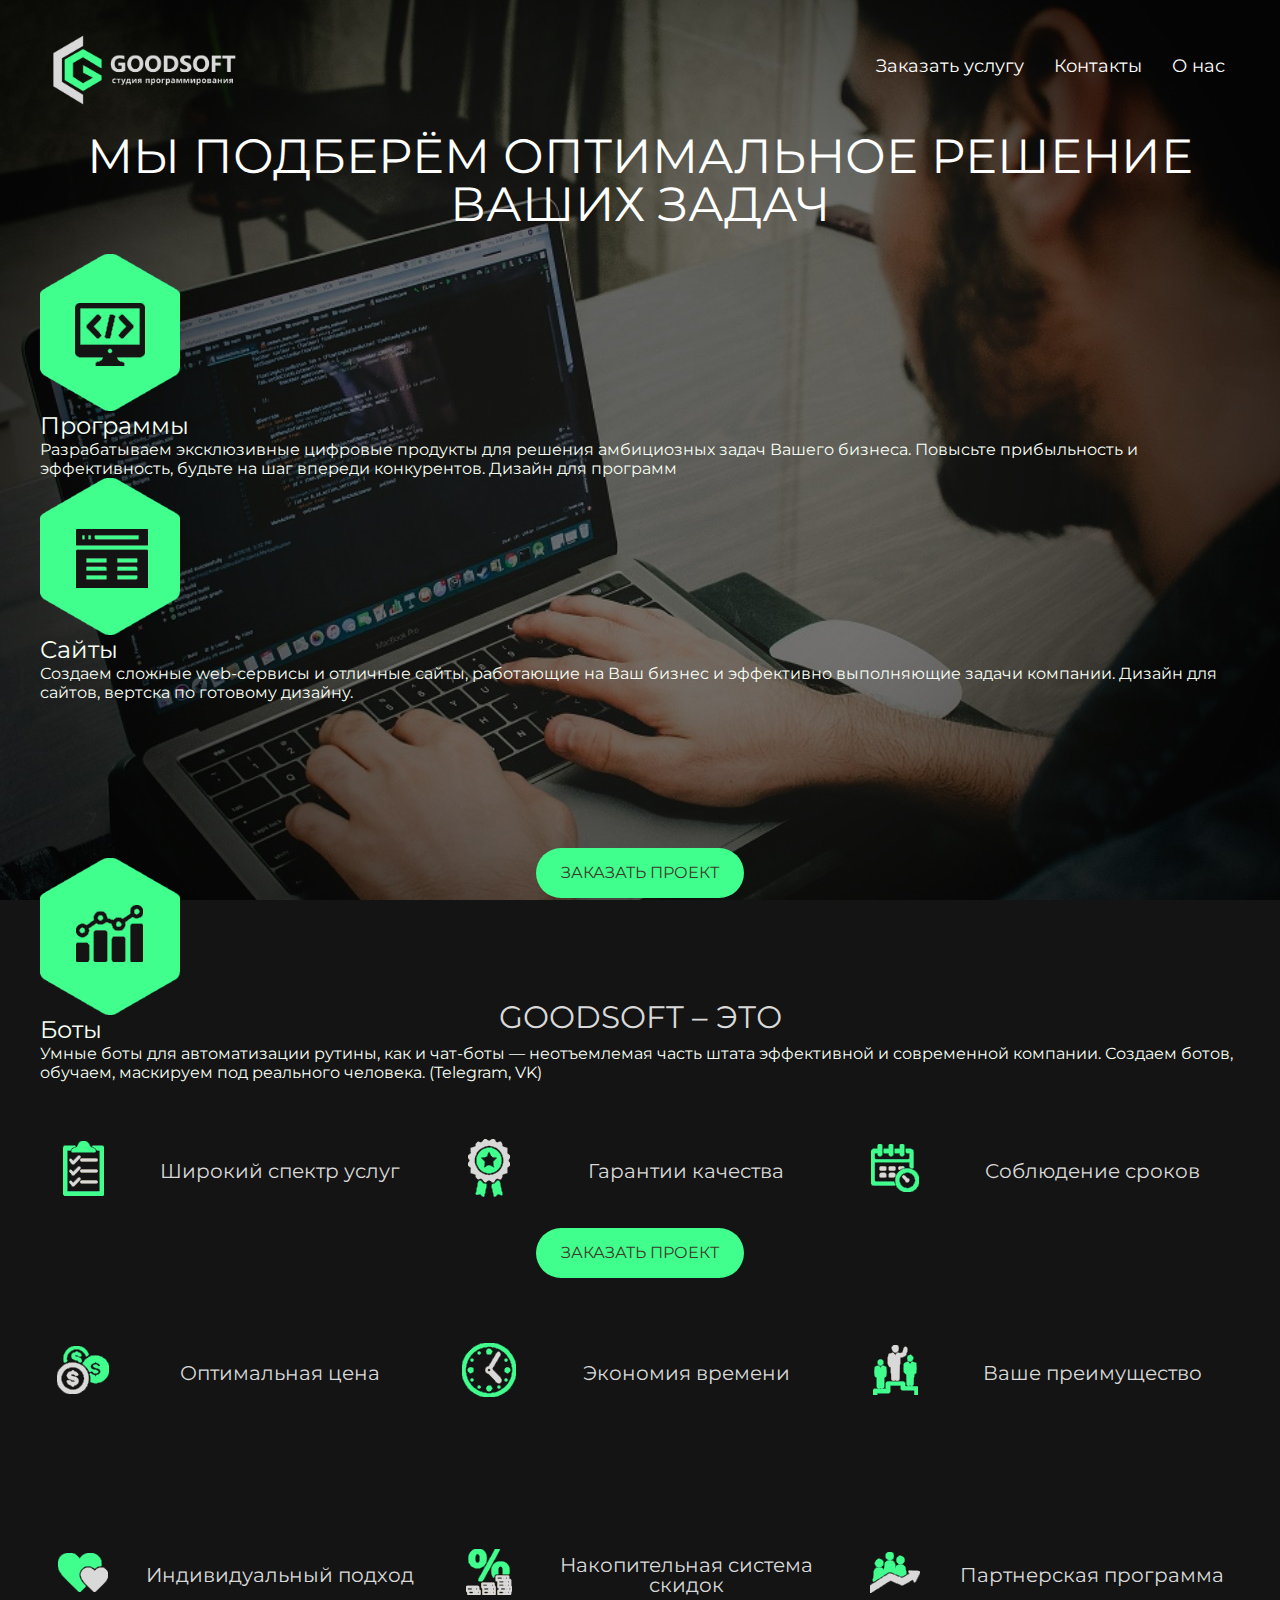
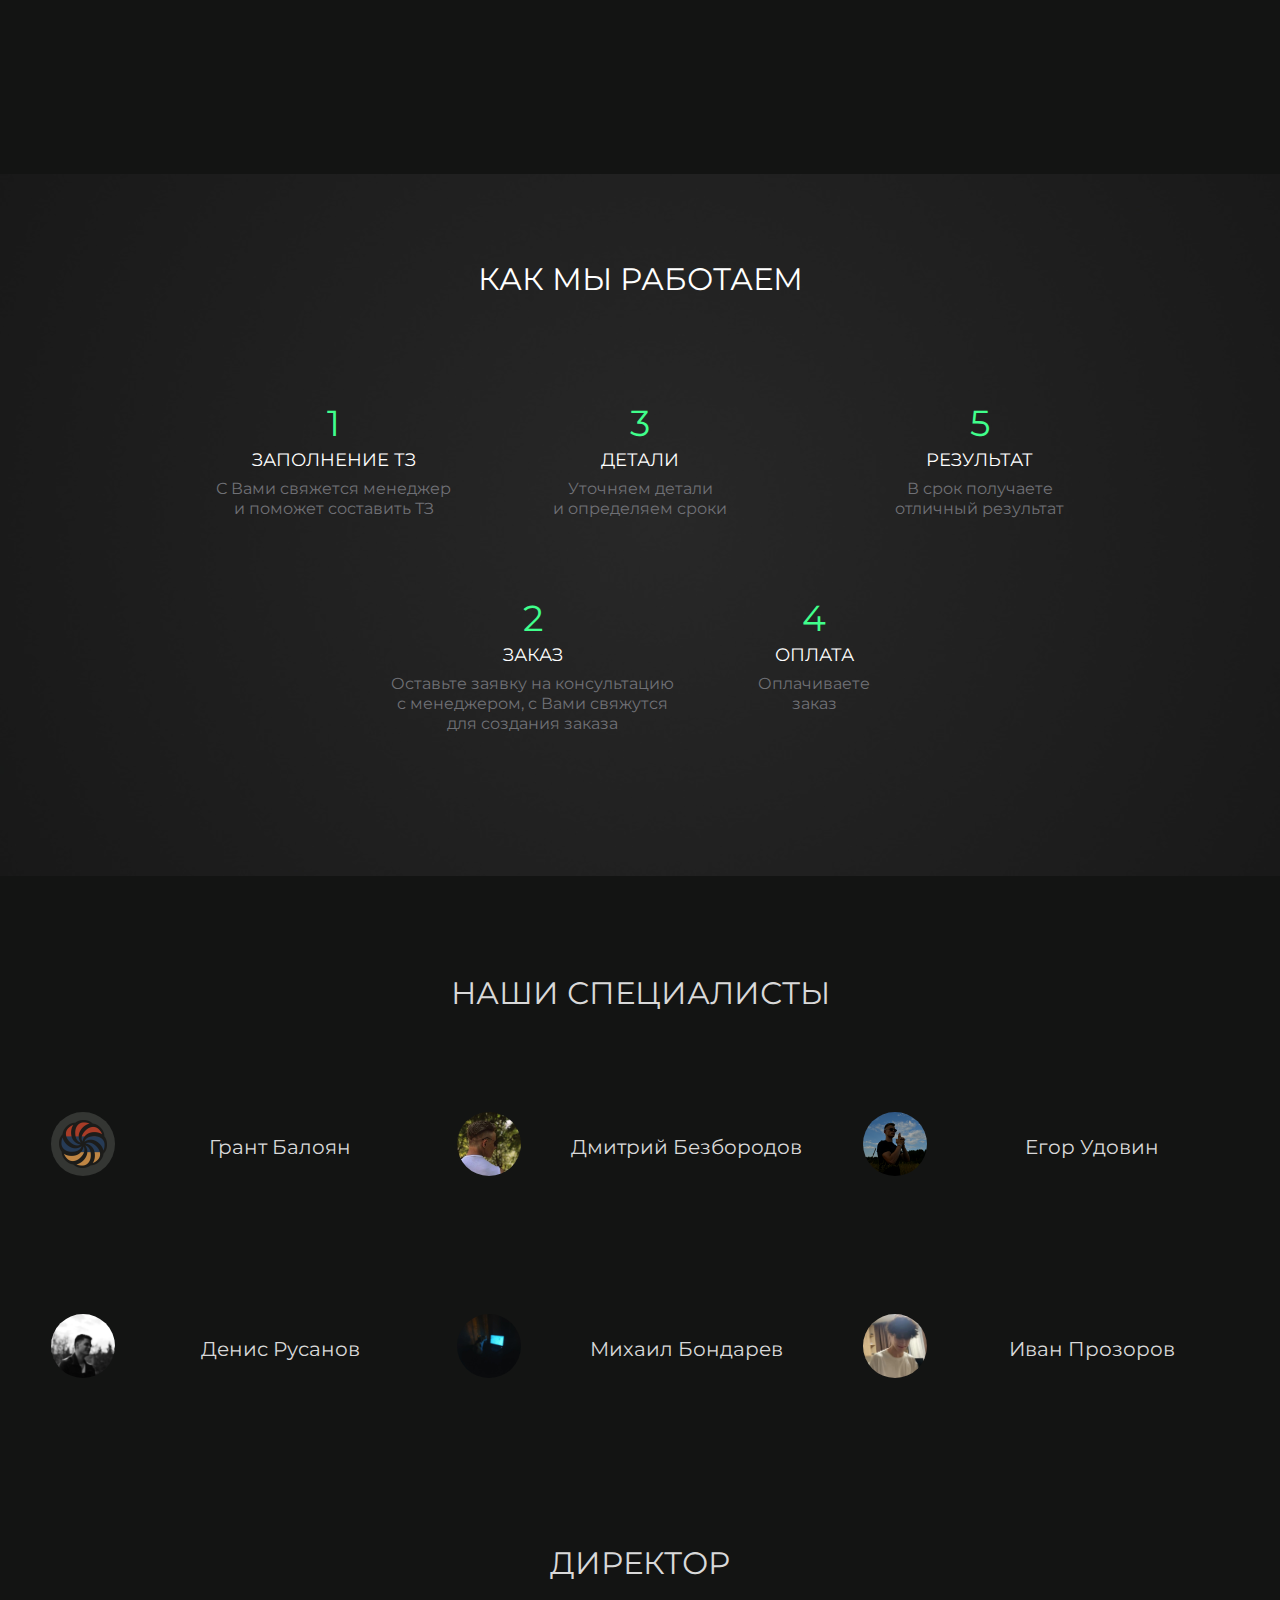
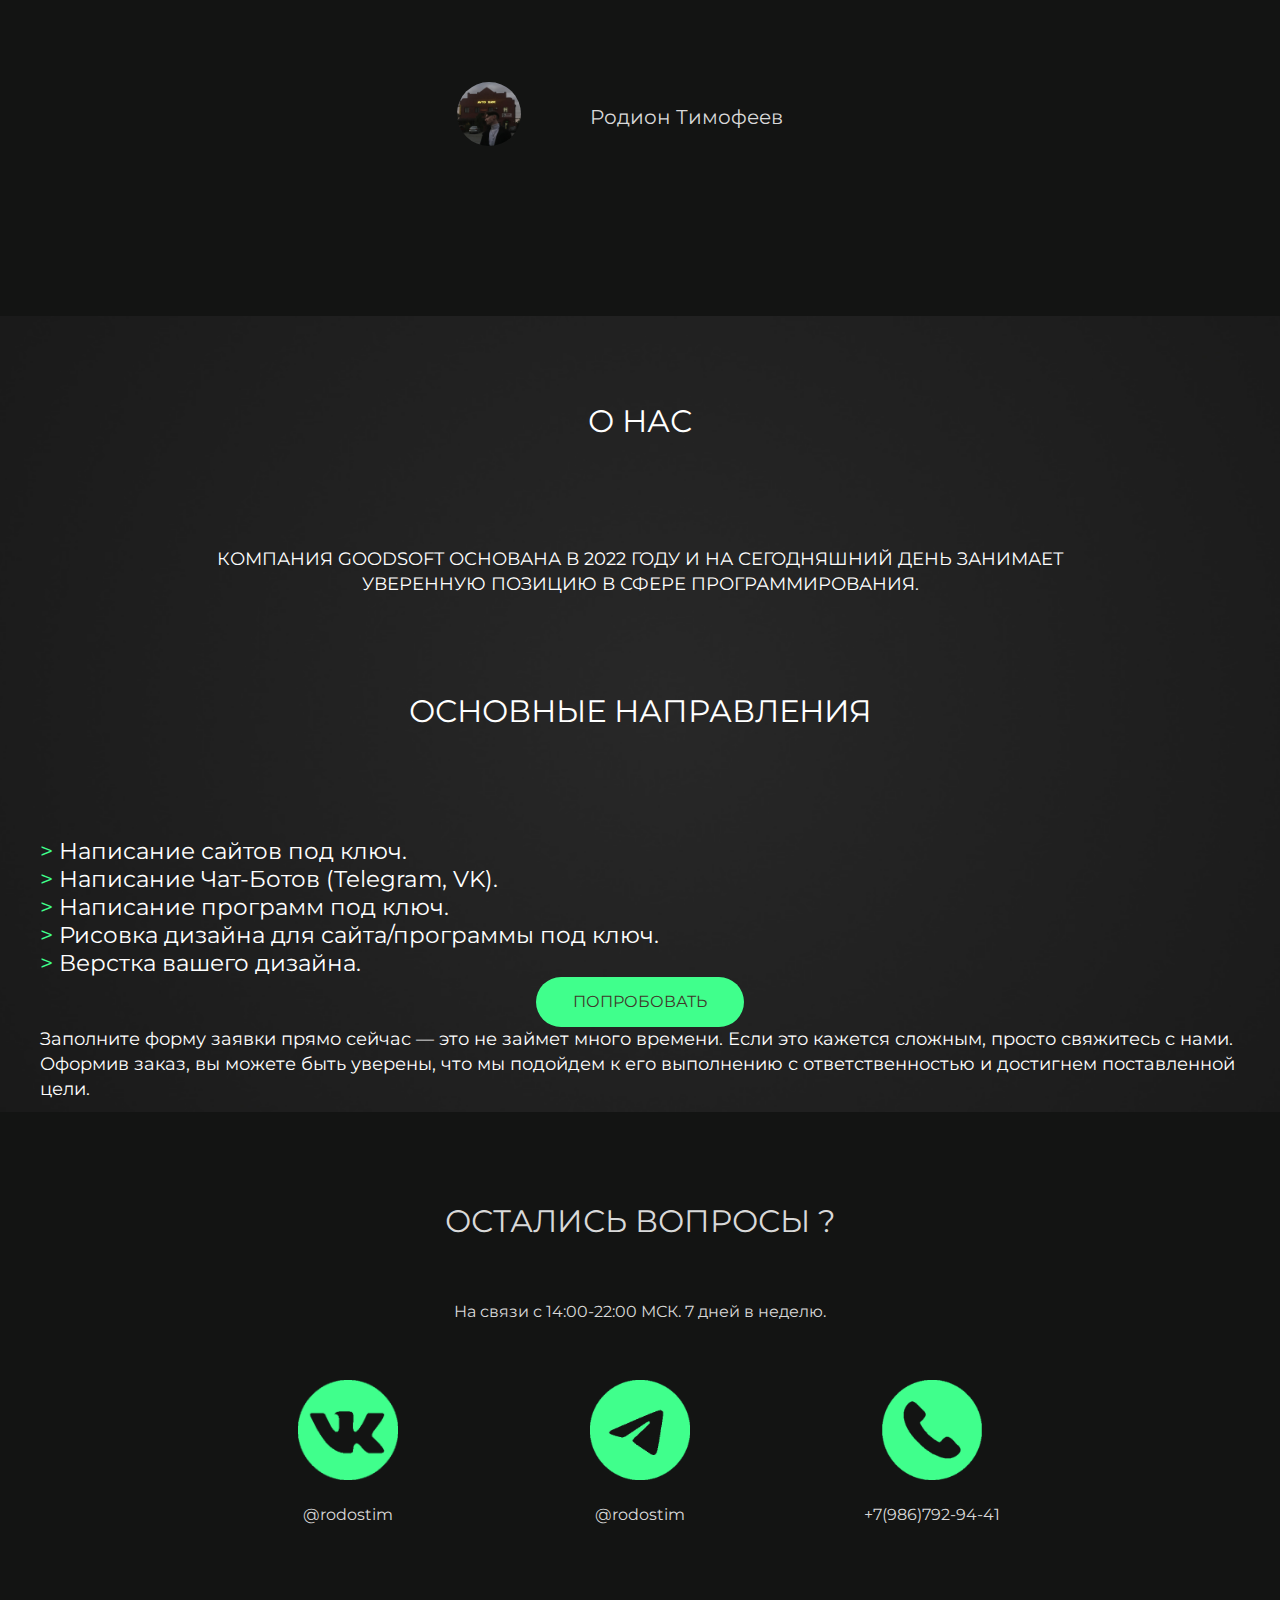
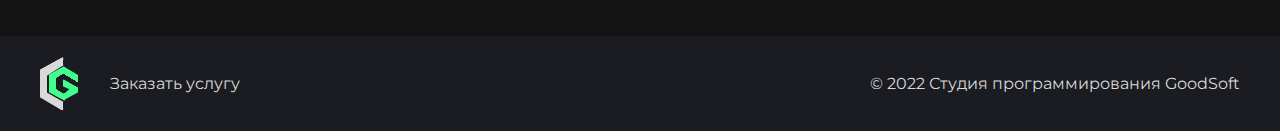
==== commit 6e4e5923: "fix" ====
--- a/index.html
+++ b/index.html
@@ -397,11 +397,11 @@
                     <div class="ov-cont1">
                         <b>
                             <span>
-                                <a href="https://vk.com/step.brother">
+                                <a href="https://vk.com/rodostim">
                                     <img src="img/vk.png" alt="" class="social-lg">
                                 </a>
                             </span>
-                            <i><a href="https://vk.com/step.brother">@step.brother</a></i>
+                            <i><a href="https://vk.com/rodostim">@rodostim</a></i>
                         </b>
                         <b>
                             <span>
@@ -449,10 +449,10 @@
         </div>
     </div>
     <script>
-        window.replainSettings = { id: 'ec91c76e-b46c-4eeb-8e39-7a84cf310181' };
+        window.replainSettings = { id: 'ae724878-b4ca-4d51-92ca-1627027adeee' };
         (function(u){var s=document.createElement('script');s.async=true;s.src=u;
         var x=document.getElementsByTagName('script')[0];x.parentNode.insertBefore(s,x);
         })('https://widget.replain.cc/dist/client.js');
-        </script>
+    </script>
 </body>
 </html>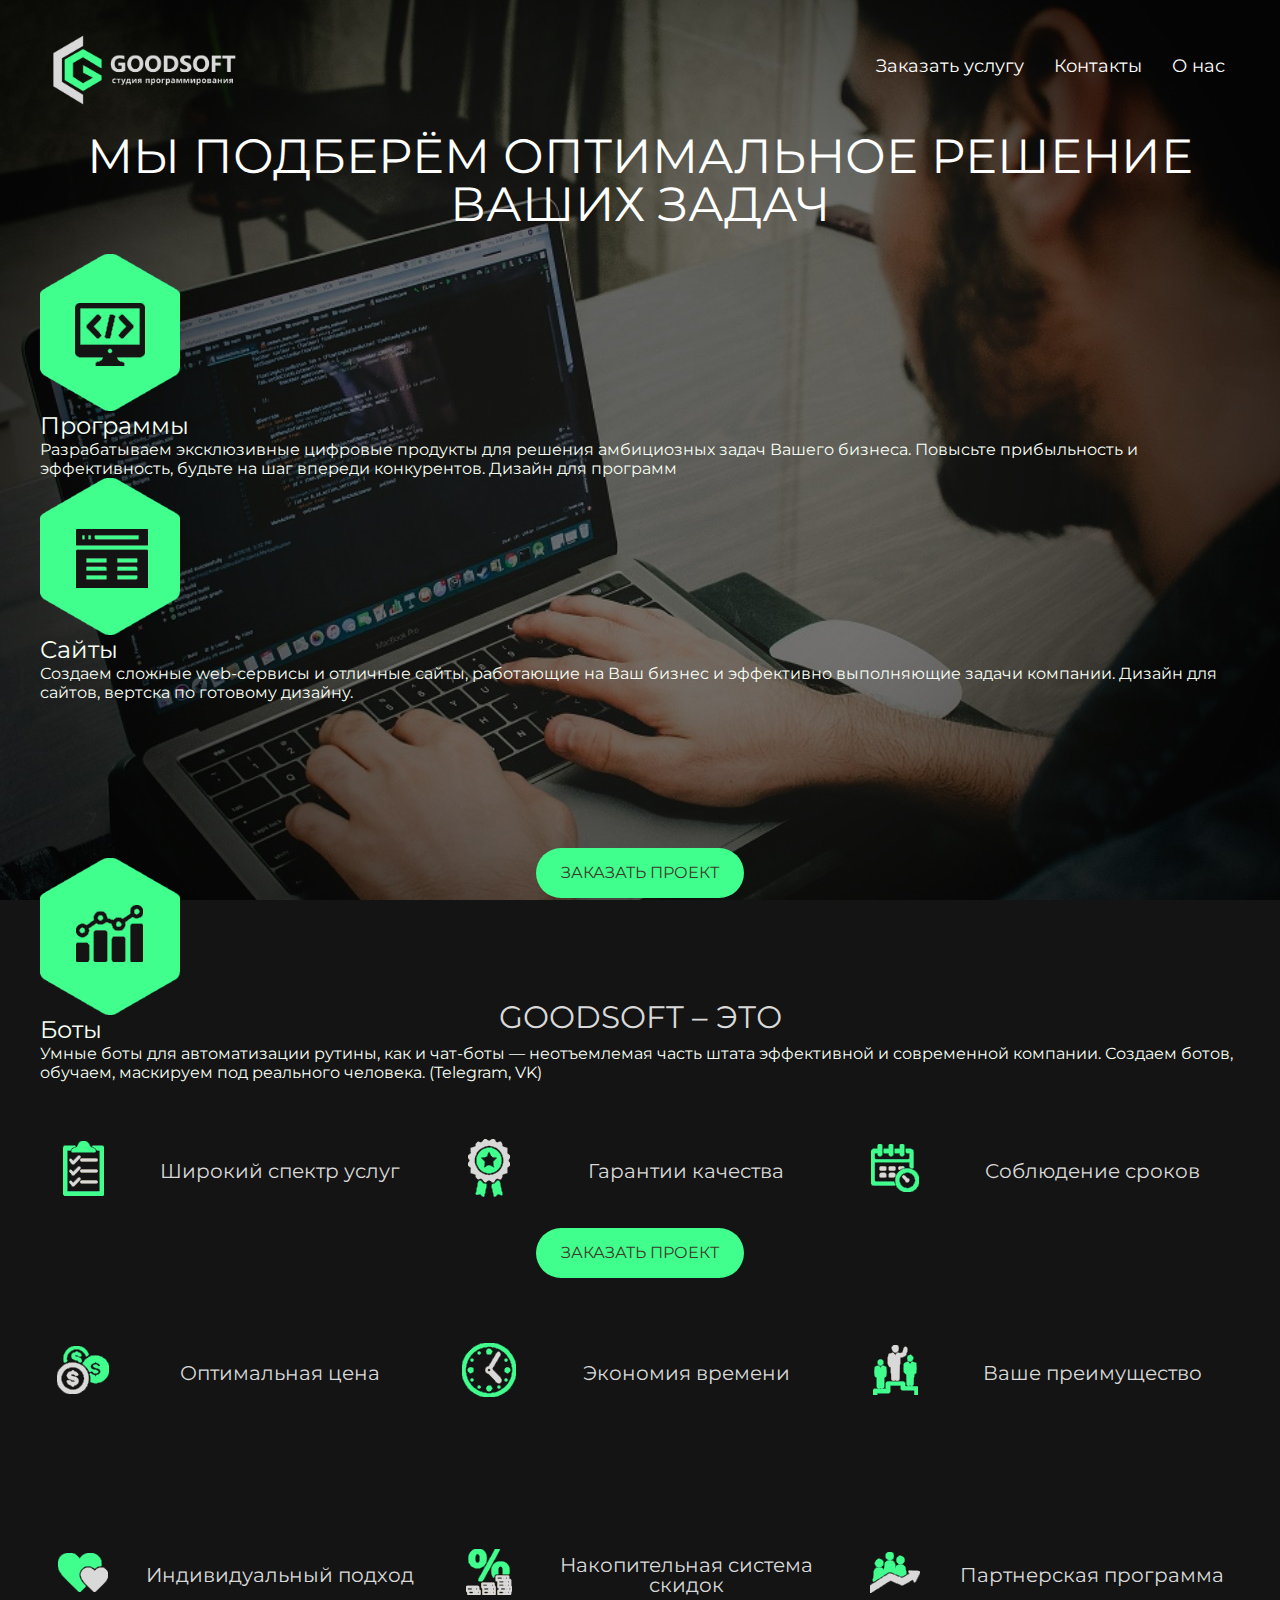
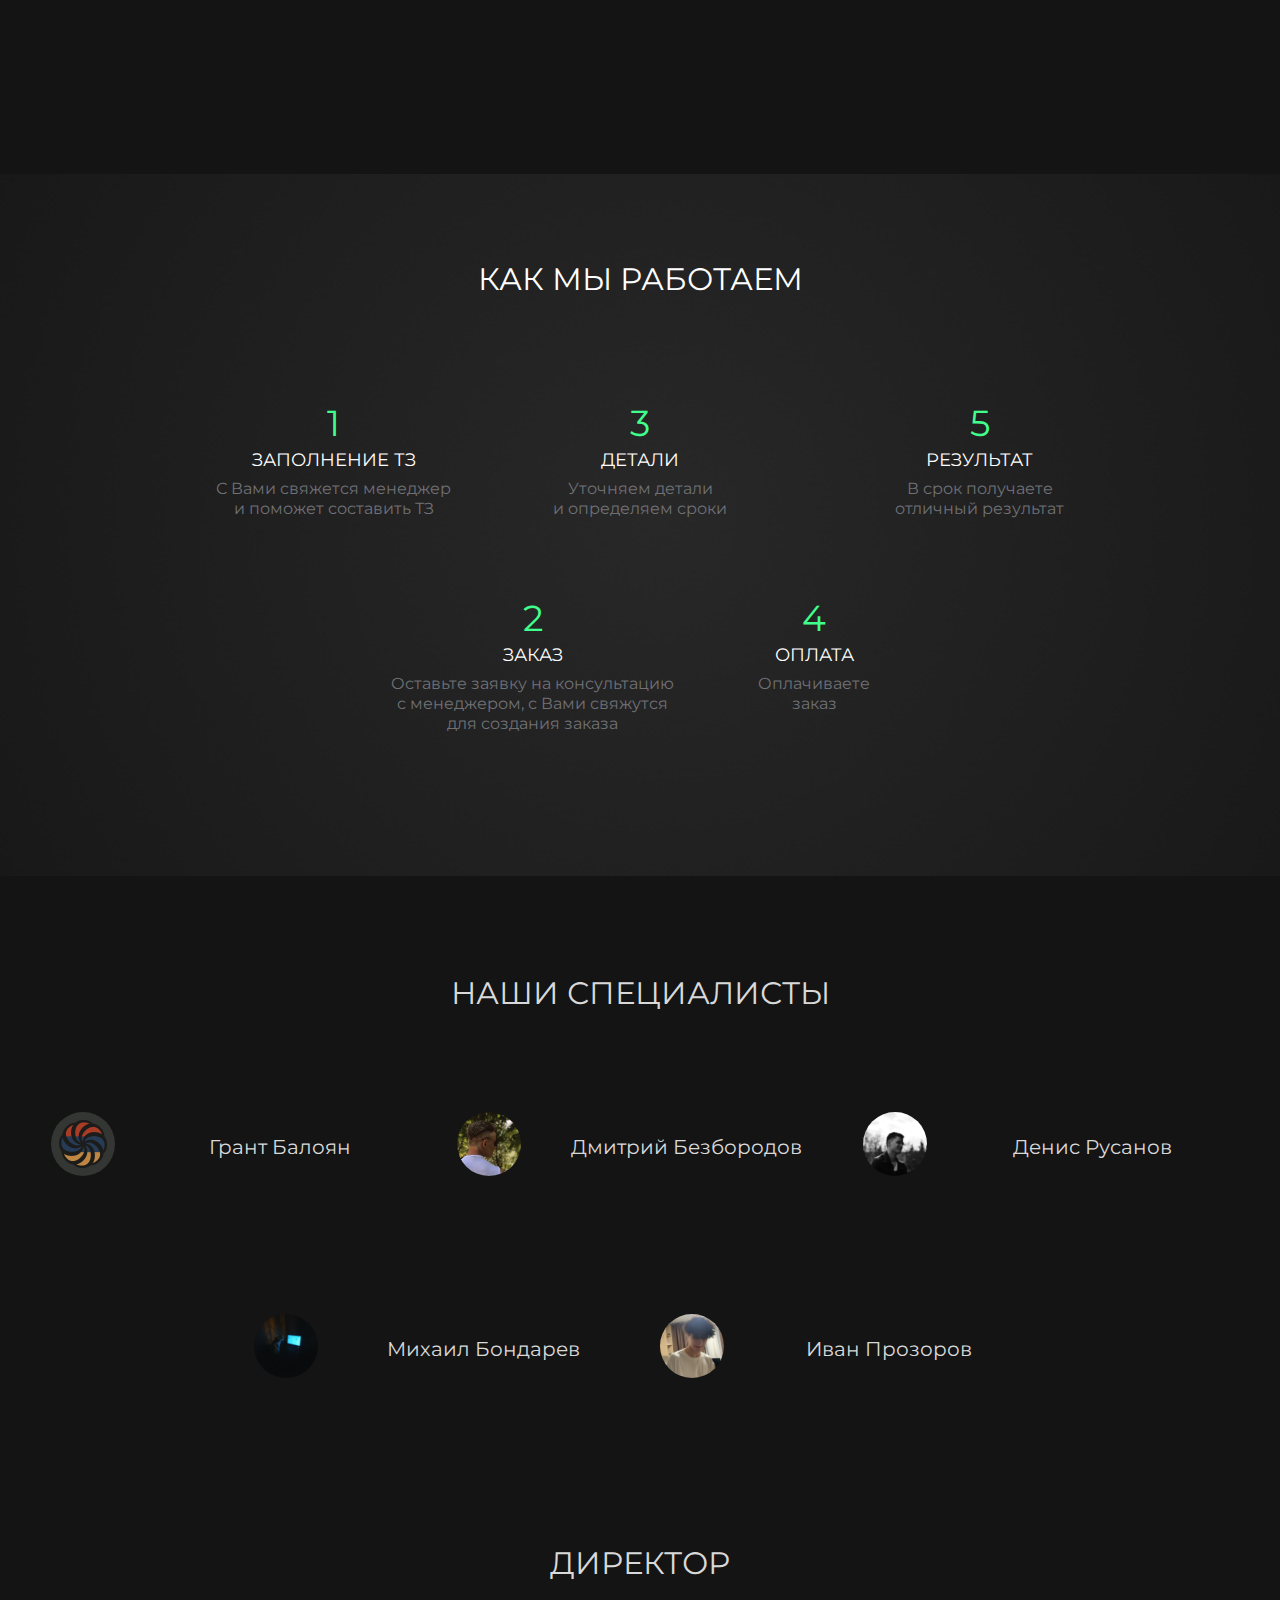
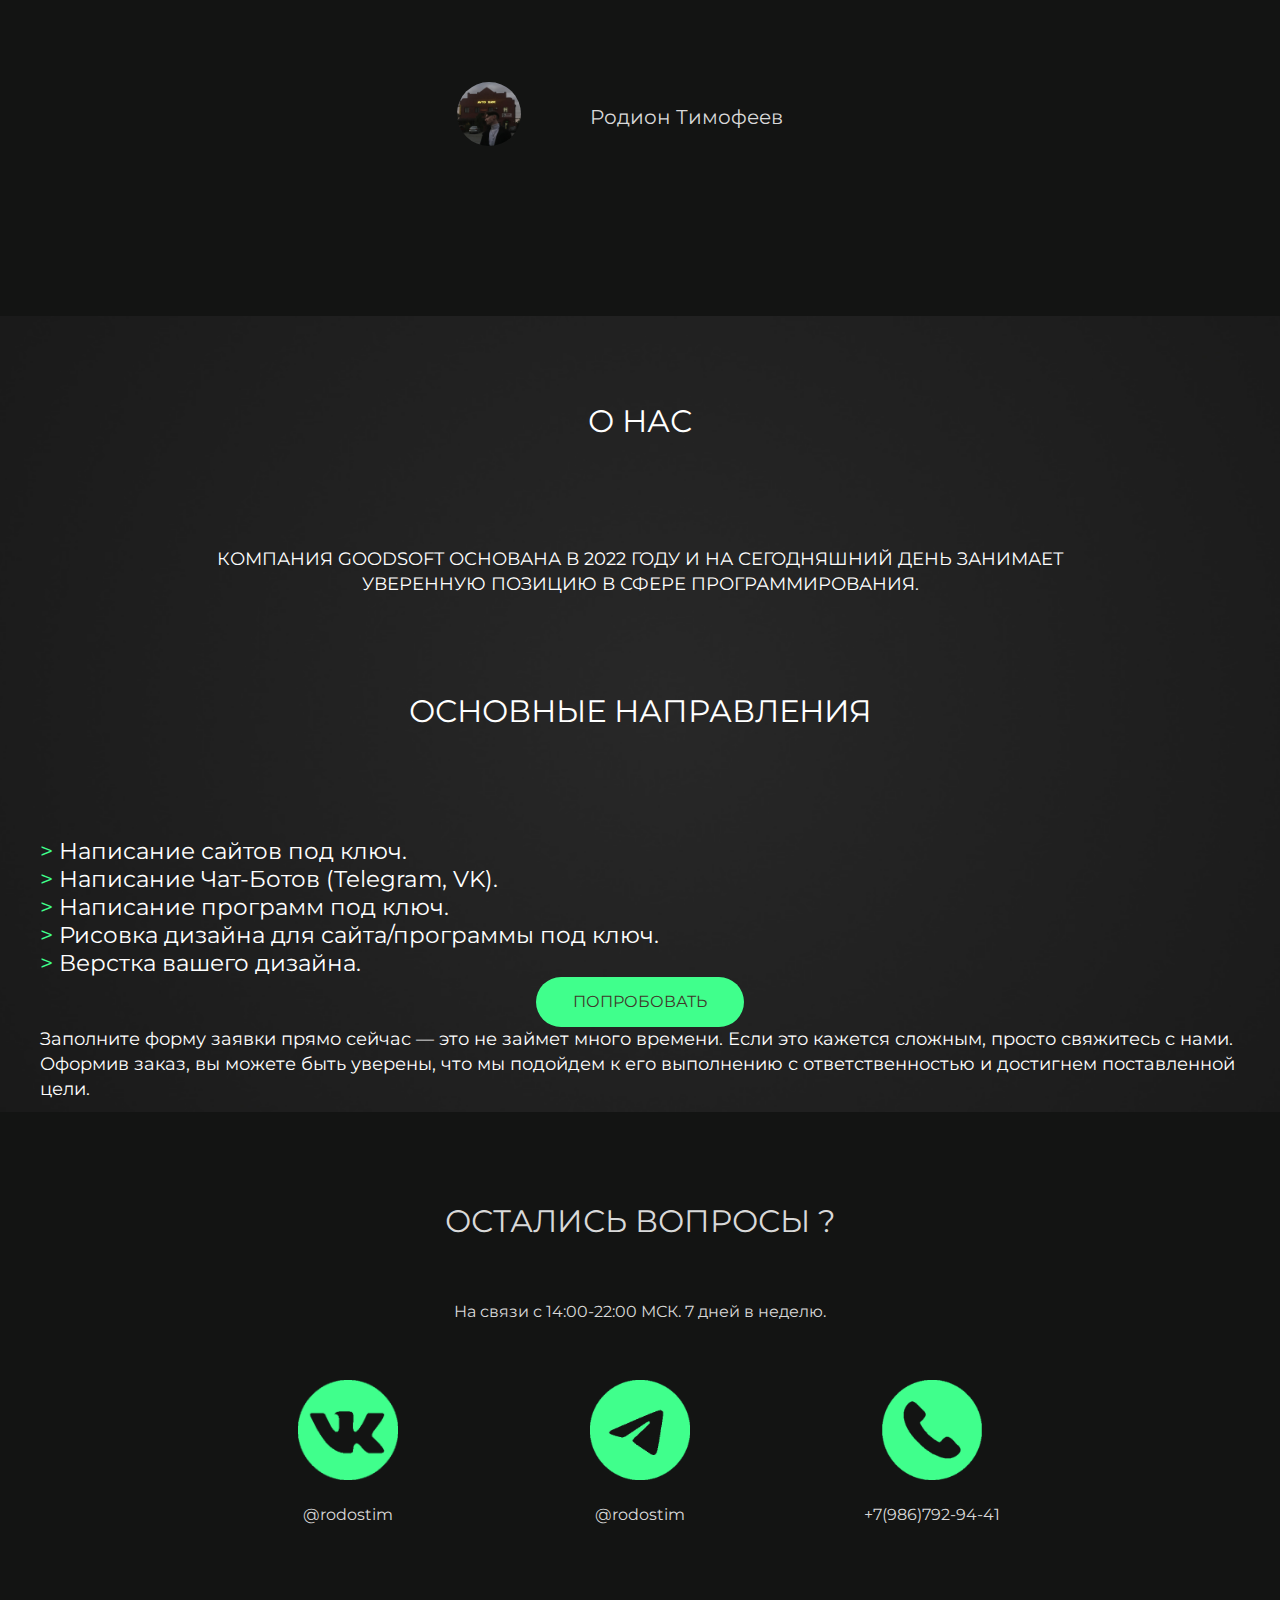
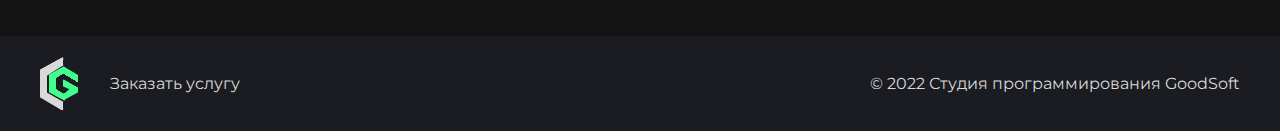
==== commit 21e4f7ba: "Update index.html" ====
--- a/index.html
+++ b/index.html
@@ -293,17 +293,6 @@
                     </div>
                     <div class="item1">
                         <div class="ll1"><span>
-                            <img src="img/av1.png" alt="">
-                        </span></div>
-                        <div class="rr1">
-                            <div>
-                                <span>Егор Удовин</span>
-                                <p>Python(Selenium, aiogram), C#, PHP, JS(JQuery), PAWN, HTML+CSS(SASS+SCASS)</p>
-                            </div>
-                        </div>
-                    </div>
-                    <div class="item1">
-                        <div class="ll1"><span>
                             <img src="img/av5.jpg" alt="">
                         </span></div>
                         <div class="rr1">
@@ -455,4 +444,4 @@
         })('https://widget.replain.cc/dist/client.js');
     </script>
 </body>
-</html>+</html>
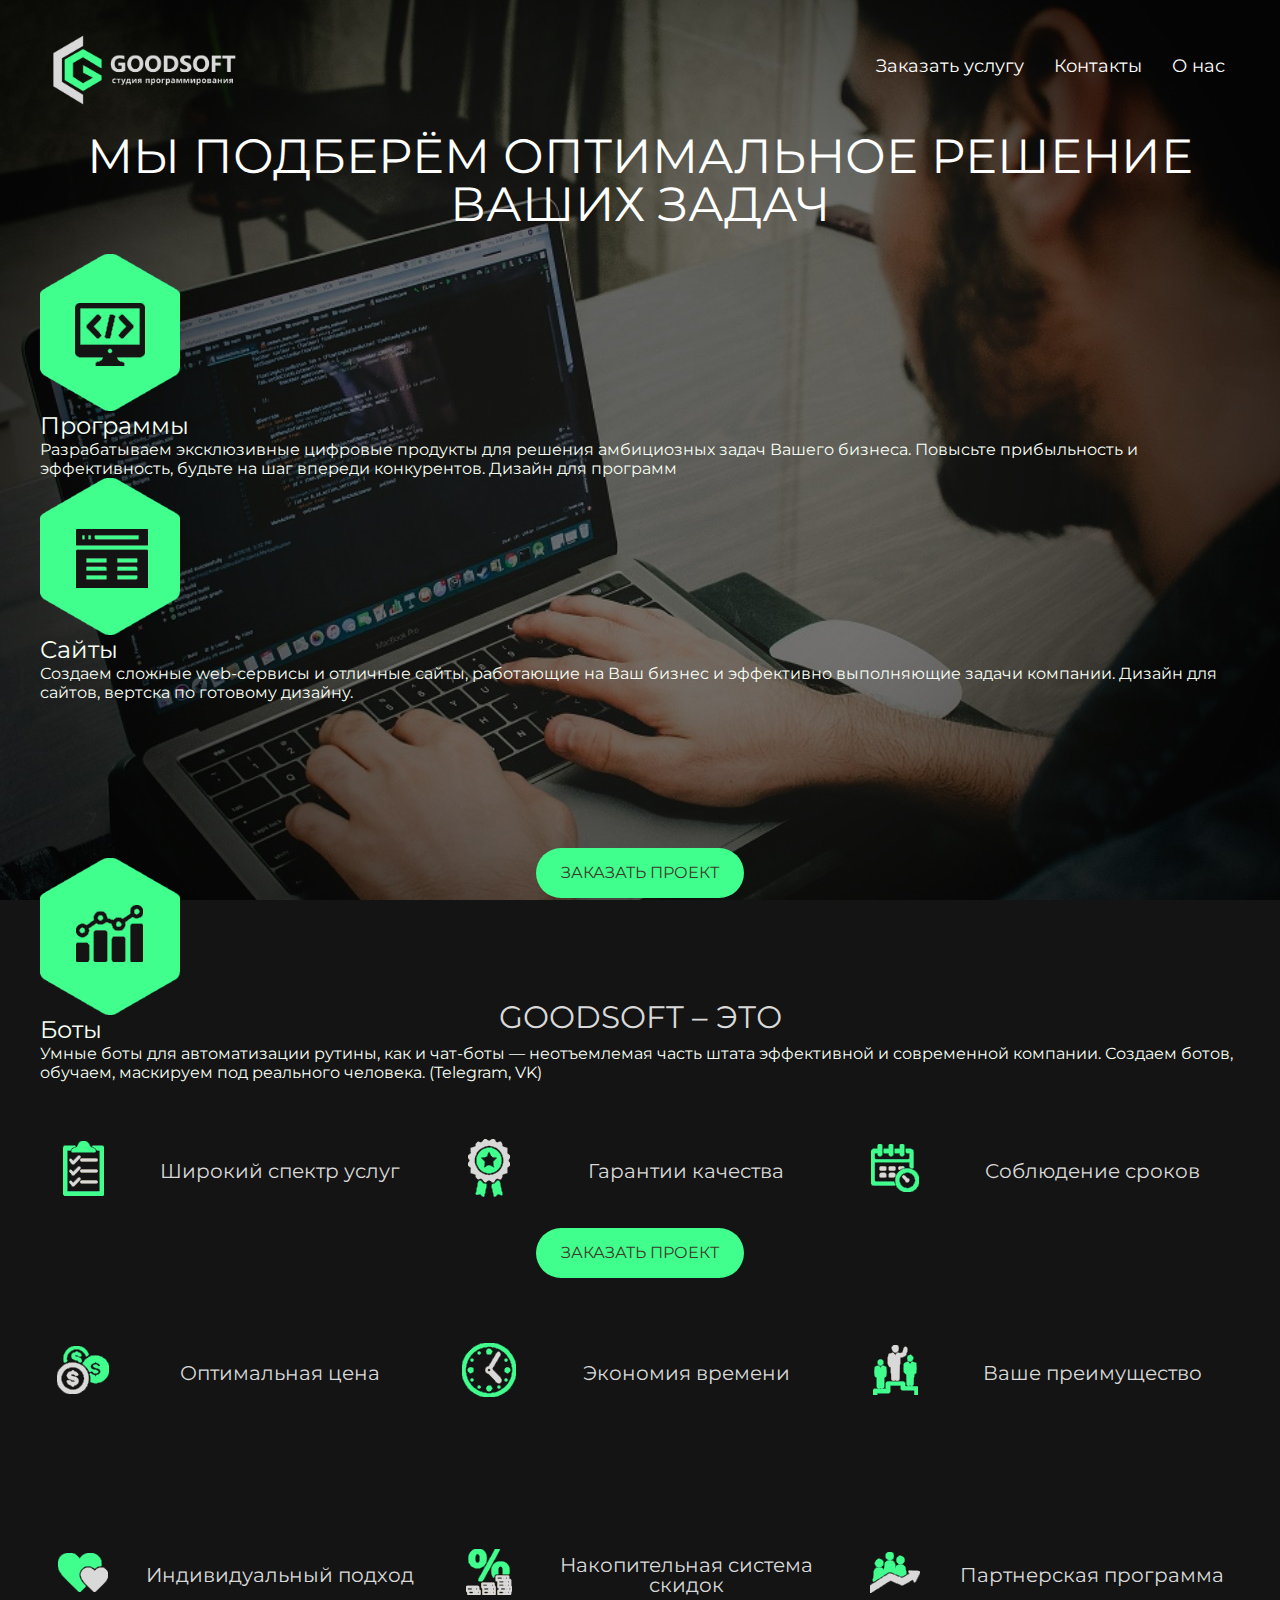
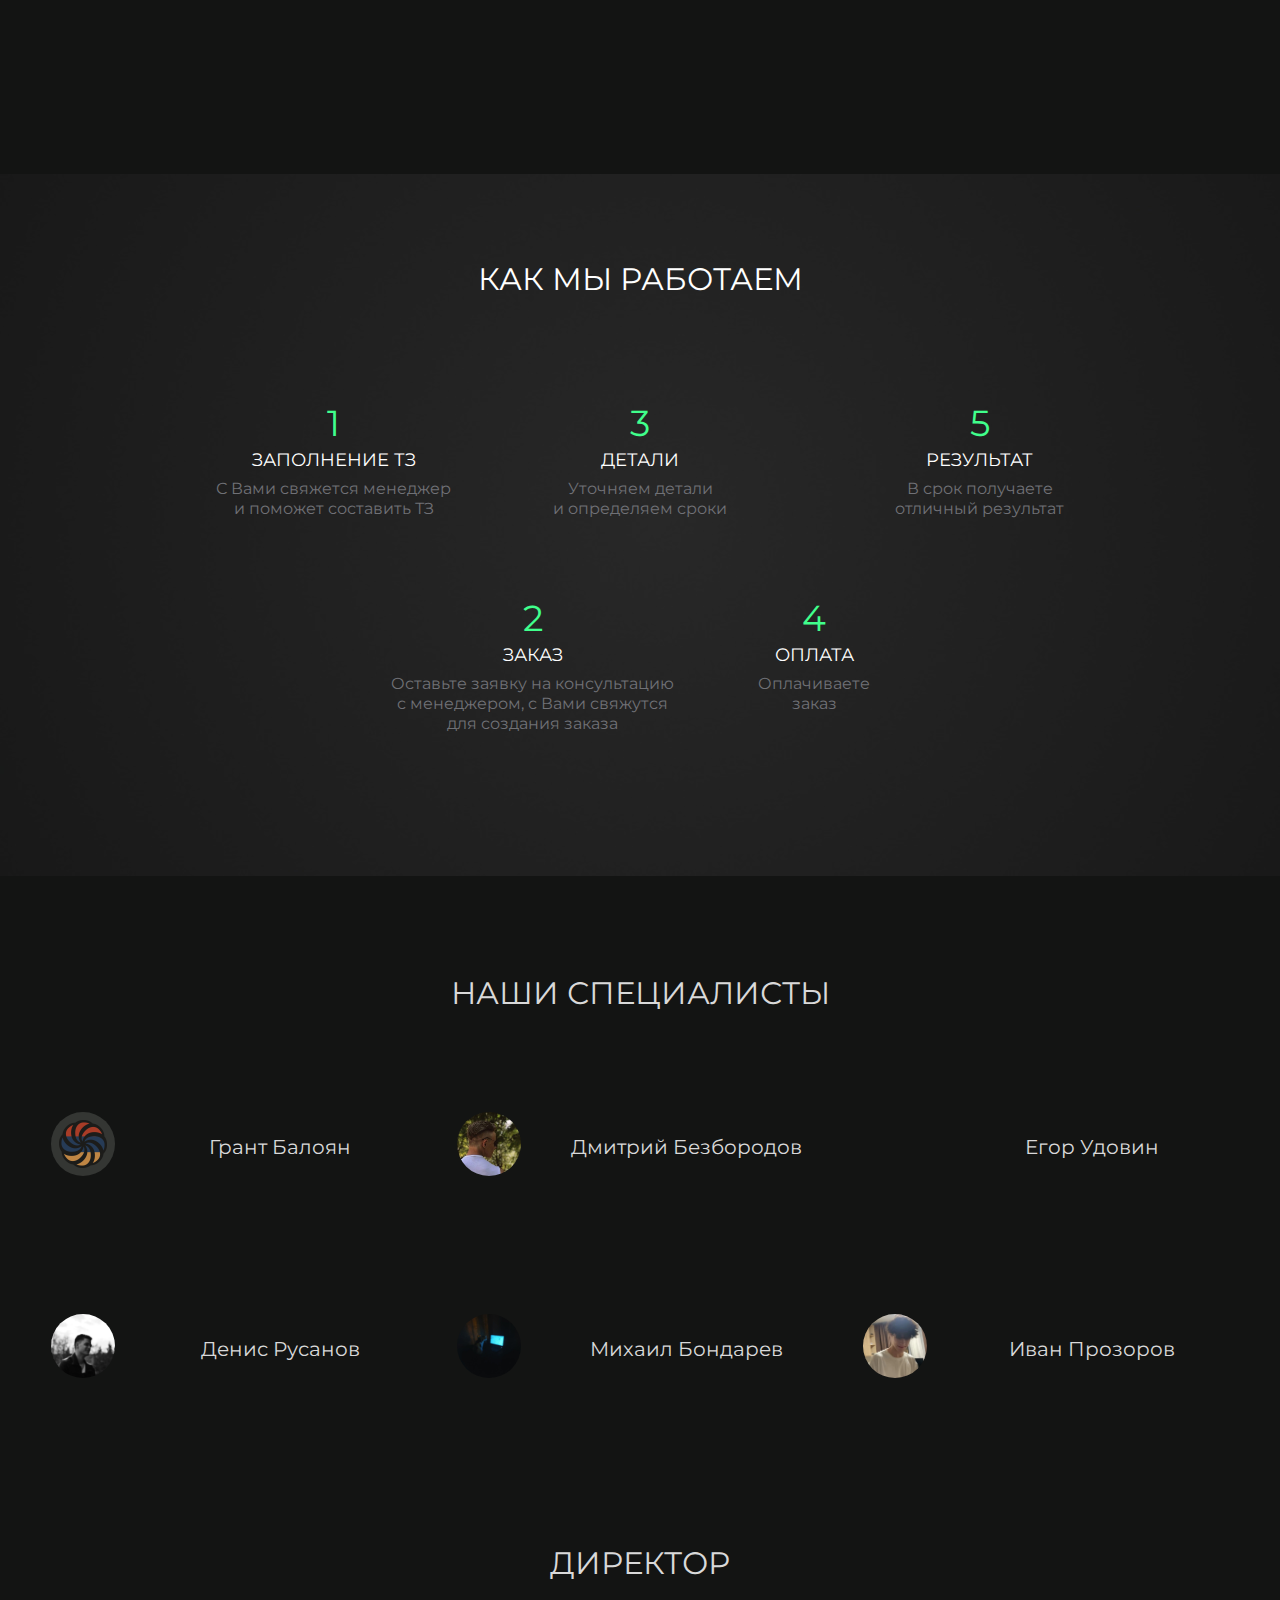
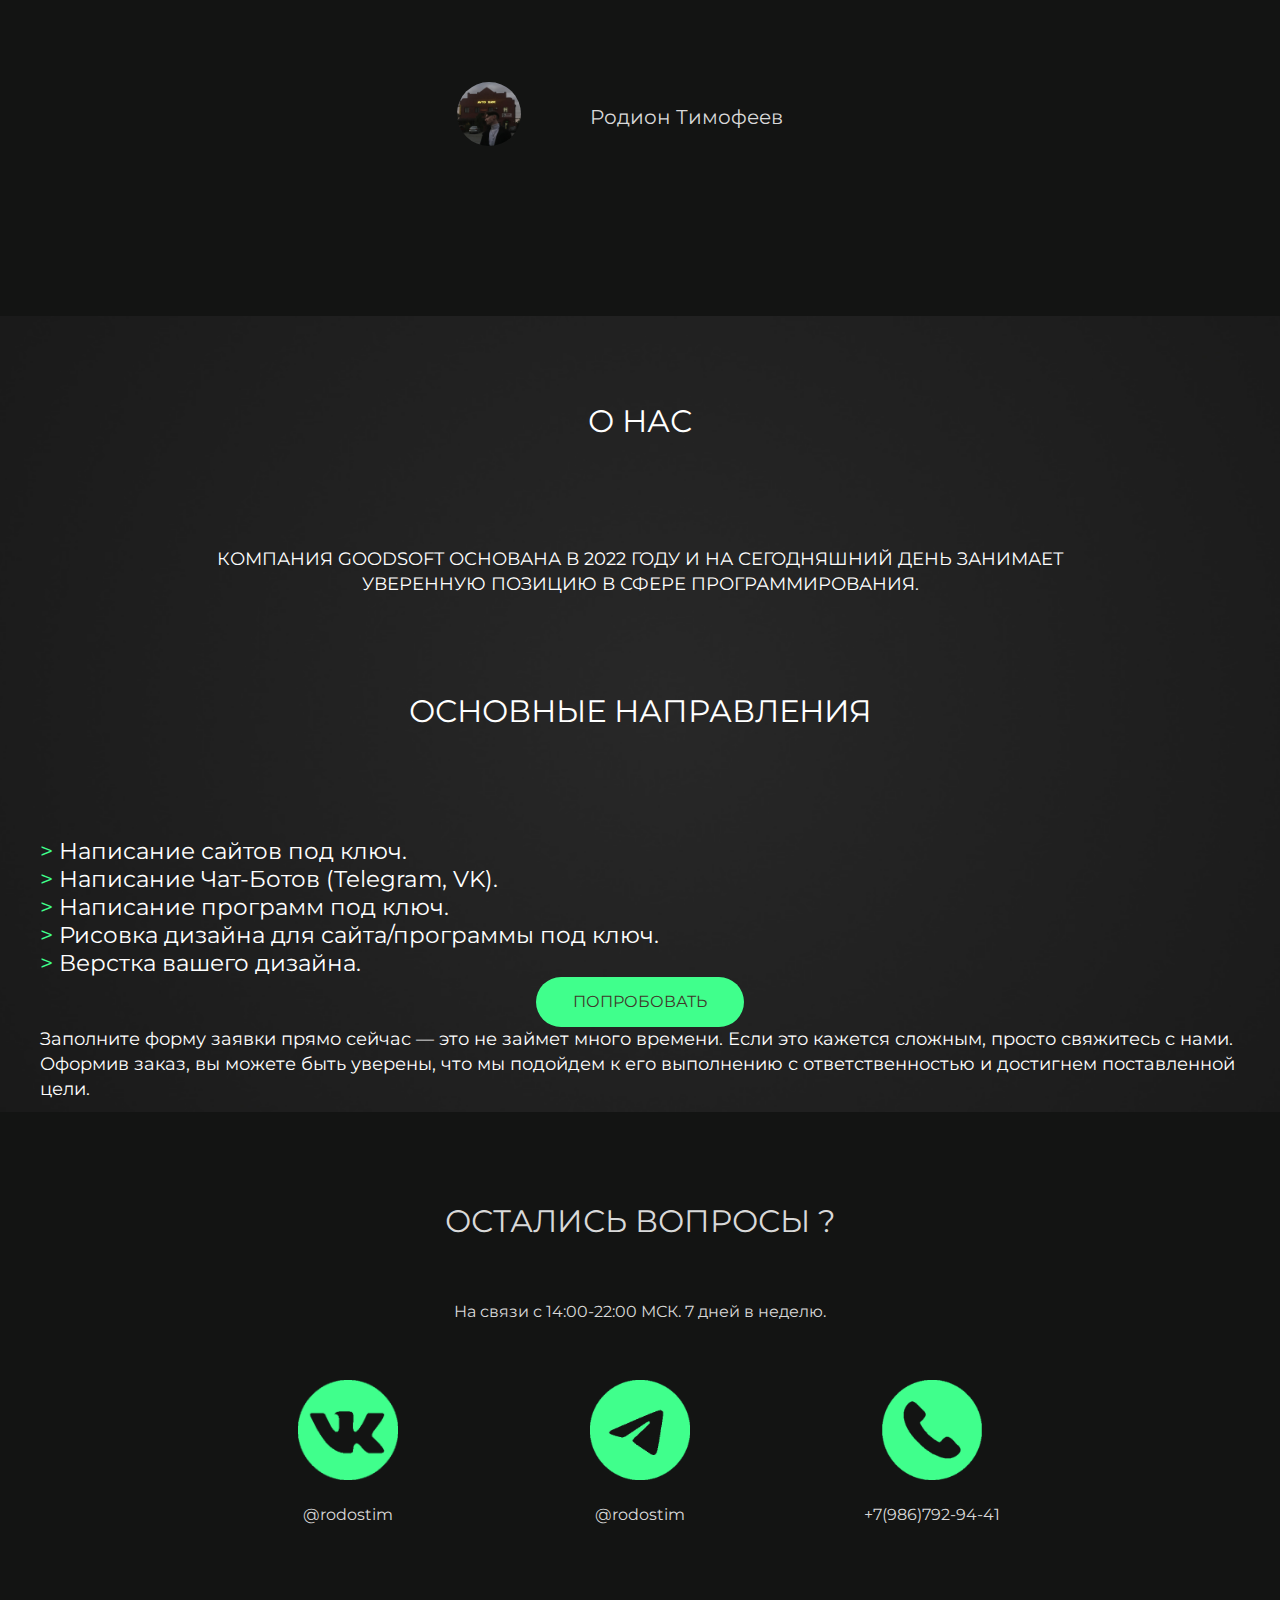
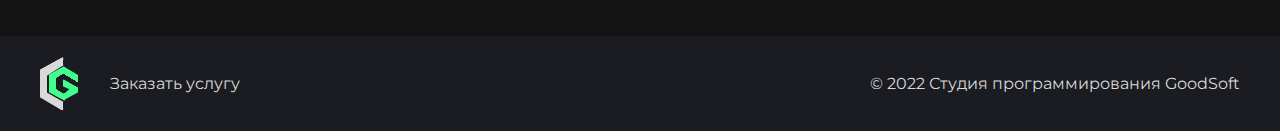
==== commit 671e5b95: "fix" ====
--- a/index.html
+++ b/index.html
@@ -293,6 +293,17 @@
                     </div>
                     <div class="item1">
                         <div class="ll1"><span>
+                            <img src="img/av1.png" alt="">
+                        </span></div>
+                        <div class="rr1">
+                            <div>
+                                <span>Егор Удовин</span>
+                                <p>Python(Selenium, aiogram), C#, PHP, JS(JQuery), PAWN, HTML+CSS(SASS+SCASS)</p>
+                            </div>
+                        </div>
+                    </div>
+                    <div class="item1">
+                        <div class="ll1"><span>
                             <img src="img/av5.jpg" alt="">
                         </span></div>
                         <div class="rr1">
@@ -415,7 +426,7 @@
                 <div class="ct1">
                     <div class="ll1">
                         <a href="/" class="logo-foot"><img src="img/logo2.png" alt=""></a>
-                        <ul>
+                        <ul class="p-0">
                             <li><a href="user/login/index.html" class="modal-reg">Заказать услугу</a></li>
                             <!-- <li><a href="products/index.html">Портфолио</a></li> -->
 
@@ -444,4 +455,4 @@
         })('https://widget.replain.cc/dist/client.js');
     </script>
 </body>
-</html>
+</html>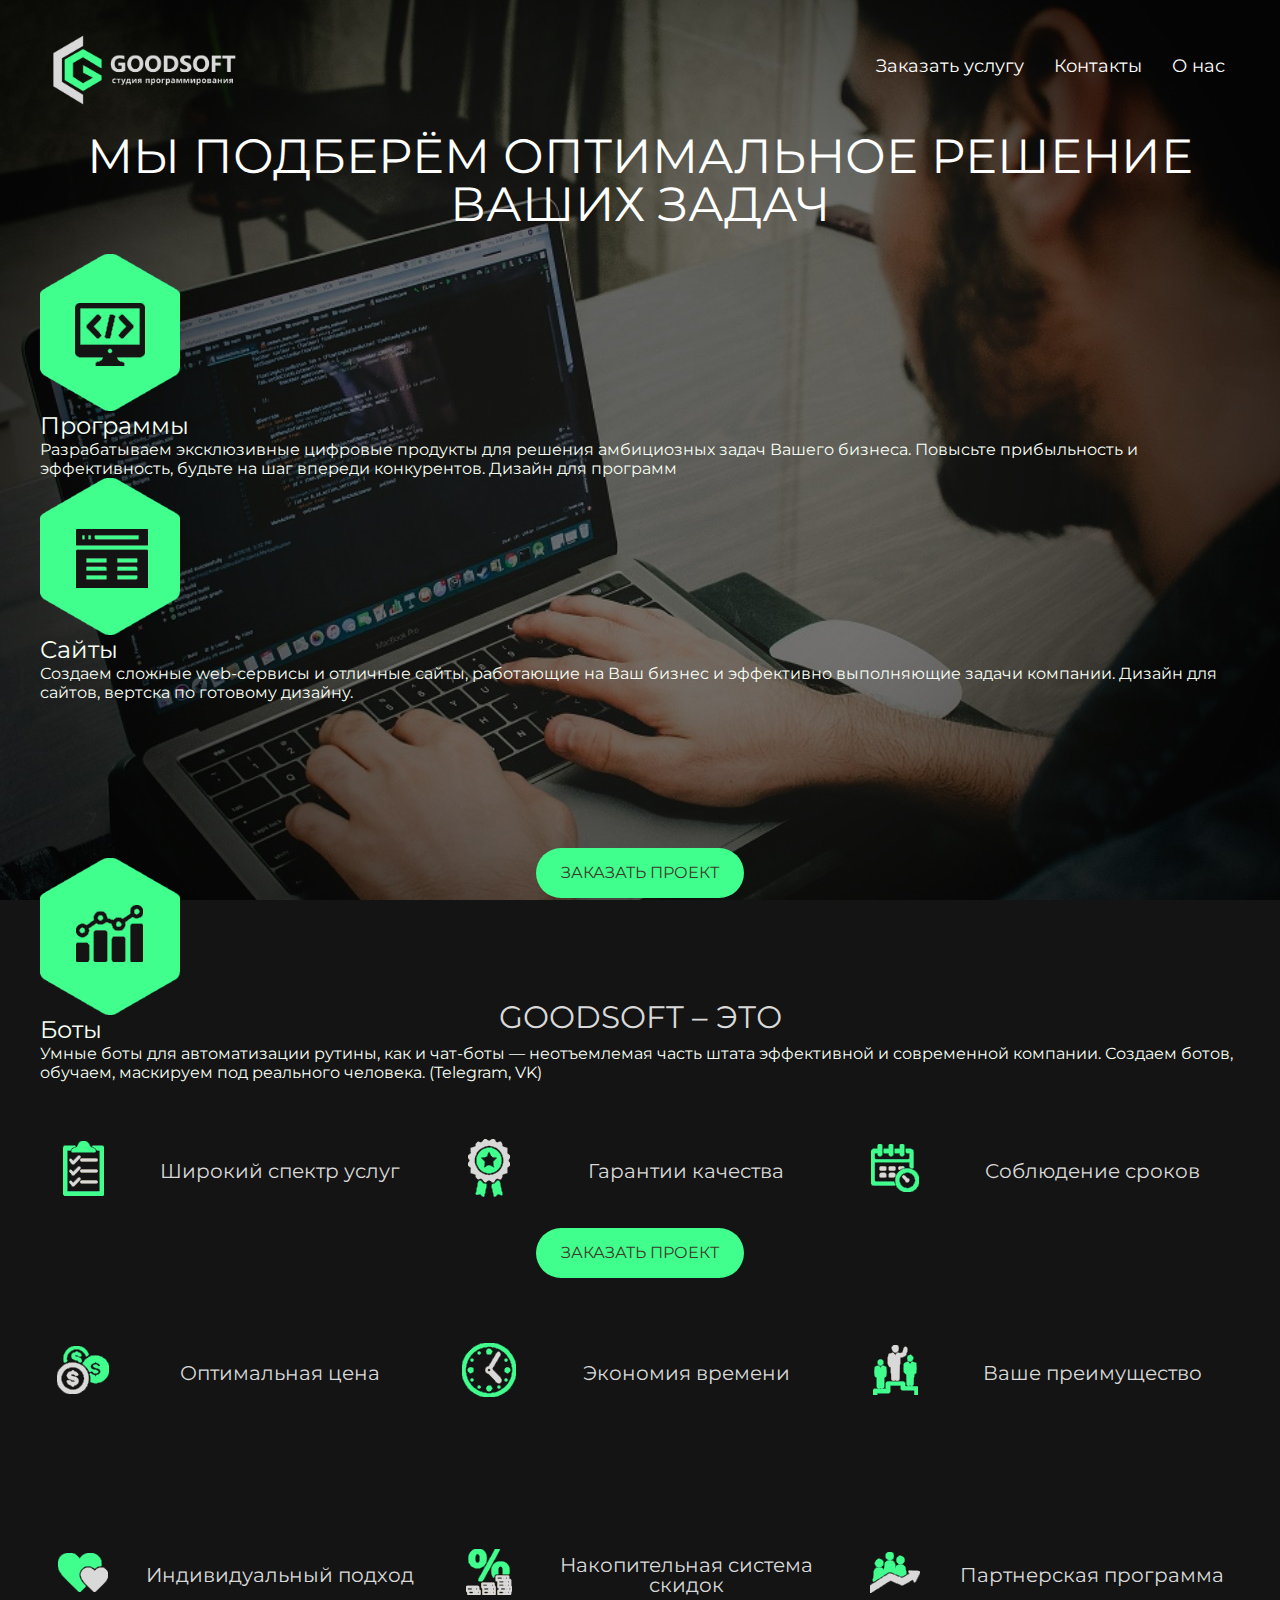
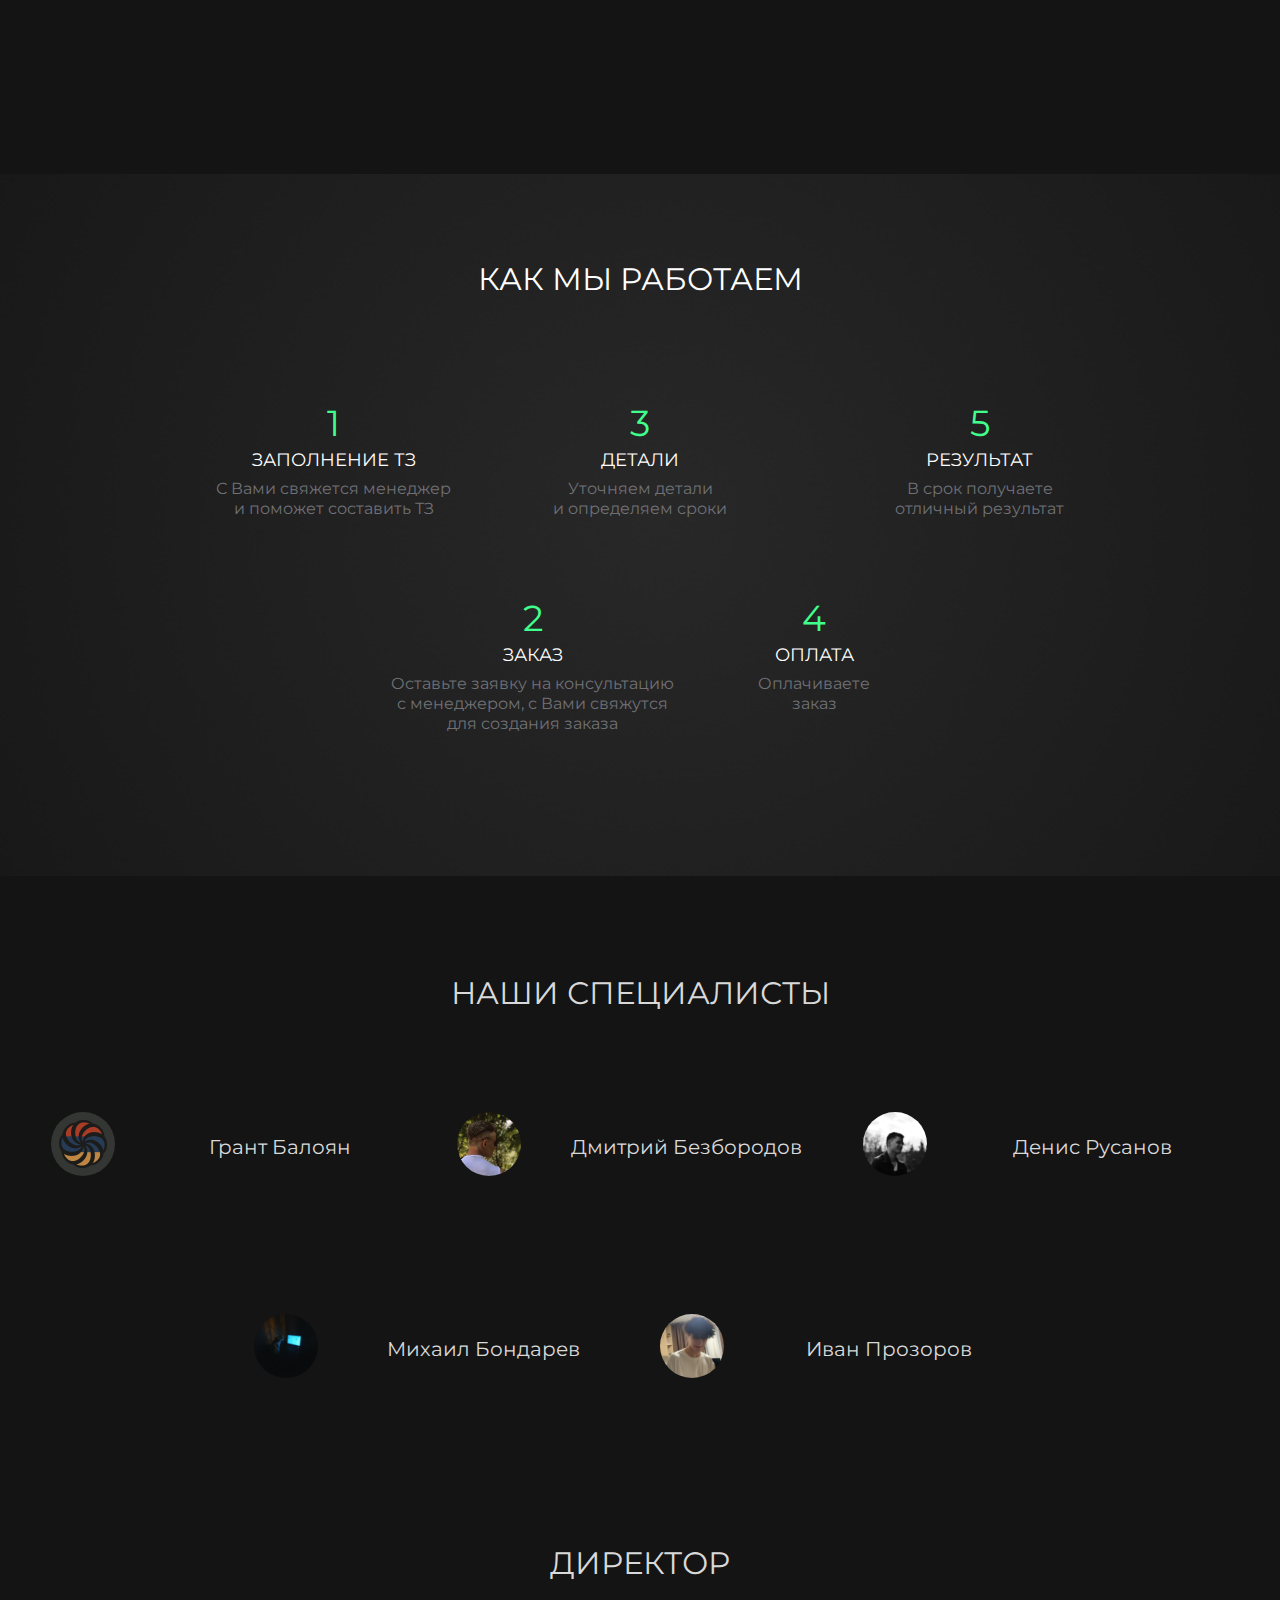
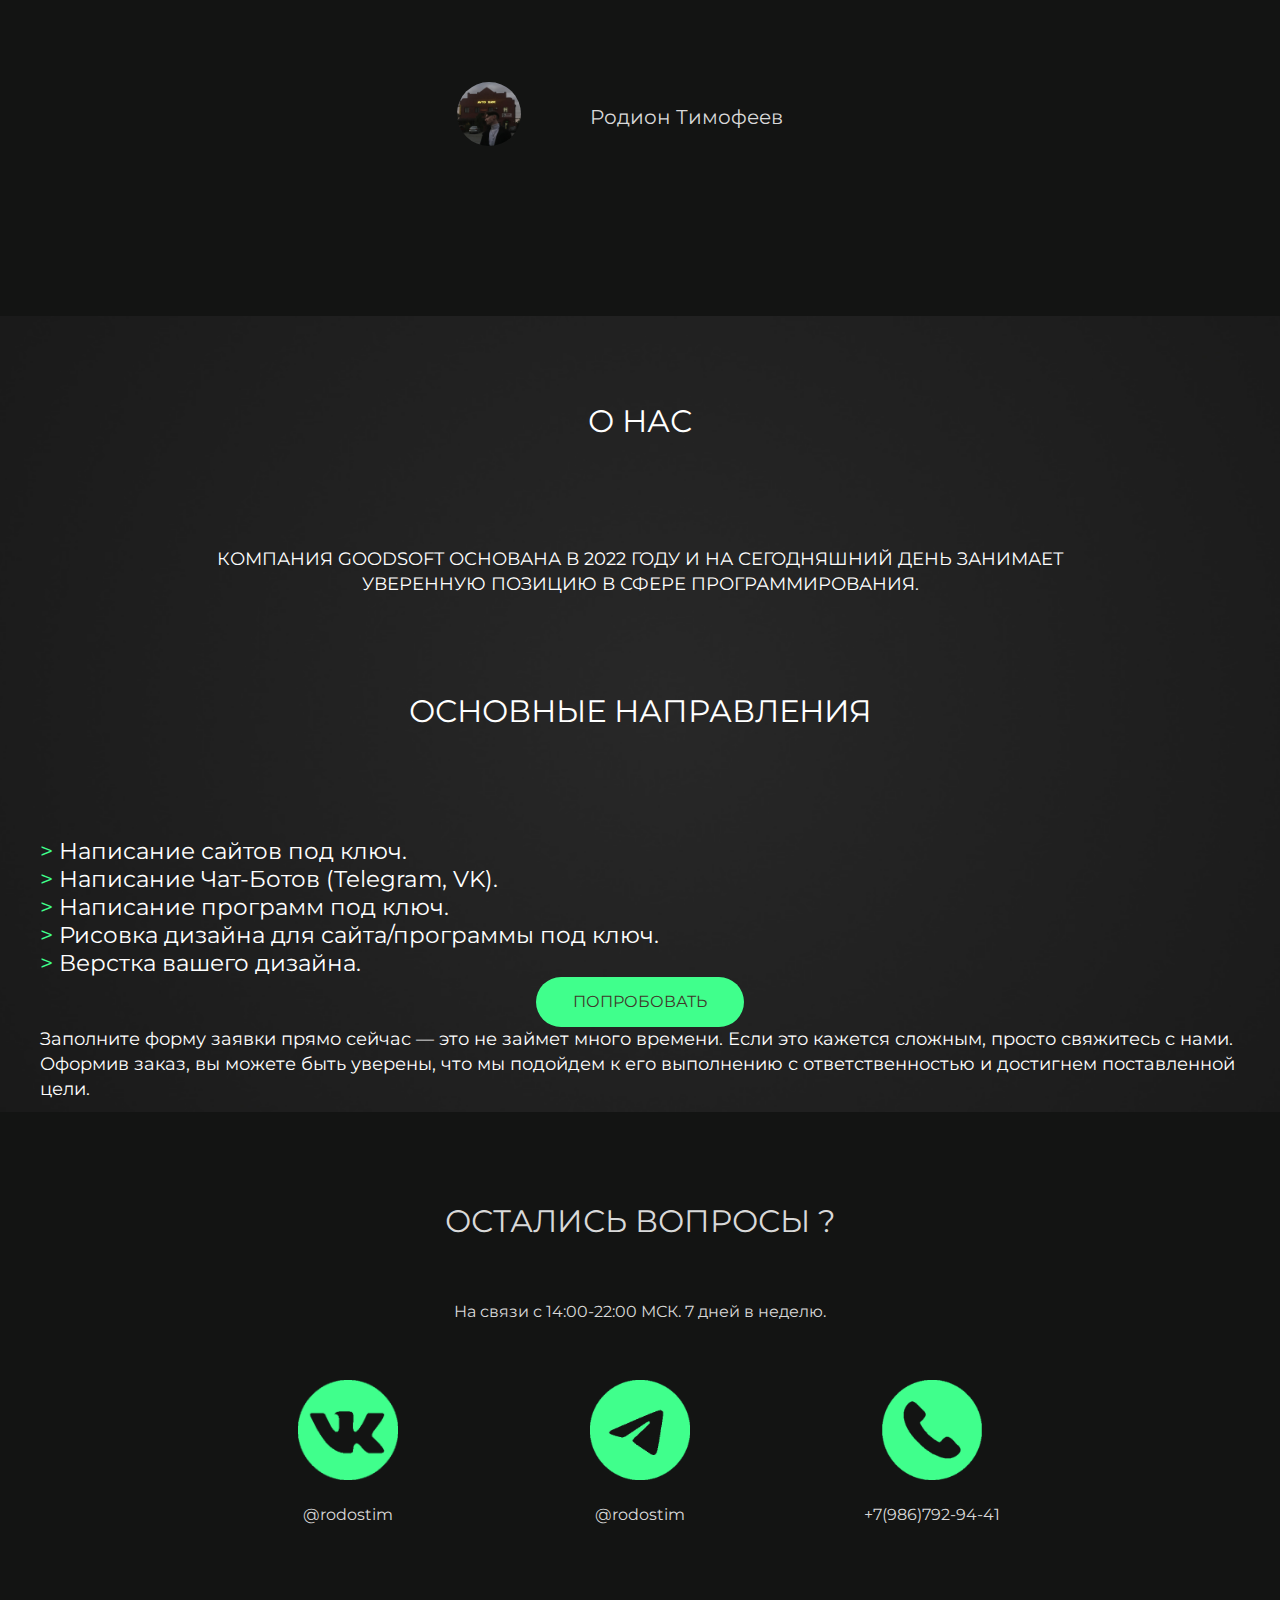
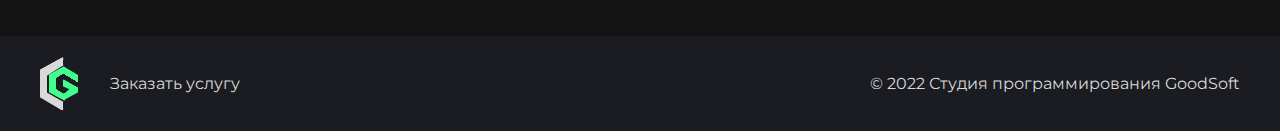
==== commit d8b9464d: "Merge branch 'main' of https://github.com/GoodSoftOrders/goodsoftsite" ====
--- a/index.html
+++ b/index.html
@@ -293,17 +293,6 @@
                     </div>
                     <div class="item1">
                         <div class="ll1"><span>
-                            <img src="img/av1.png" alt="">
-                        </span></div>
-                        <div class="rr1">
-                            <div>
-                                <span>Егор Удовин</span>
-                                <p>Python(Selenium, aiogram), C#, PHP, JS(JQuery), PAWN, HTML+CSS(SASS+SCASS)</p>
-                            </div>
-                        </div>
-                    </div>
-                    <div class="item1">
-                        <div class="ll1"><span>
                             <img src="img/av5.jpg" alt="">
                         </span></div>
                         <div class="rr1">
@@ -455,4 +444,4 @@
         })('https://widget.replain.cc/dist/client.js');
     </script>
 </body>
-</html>+</html>
